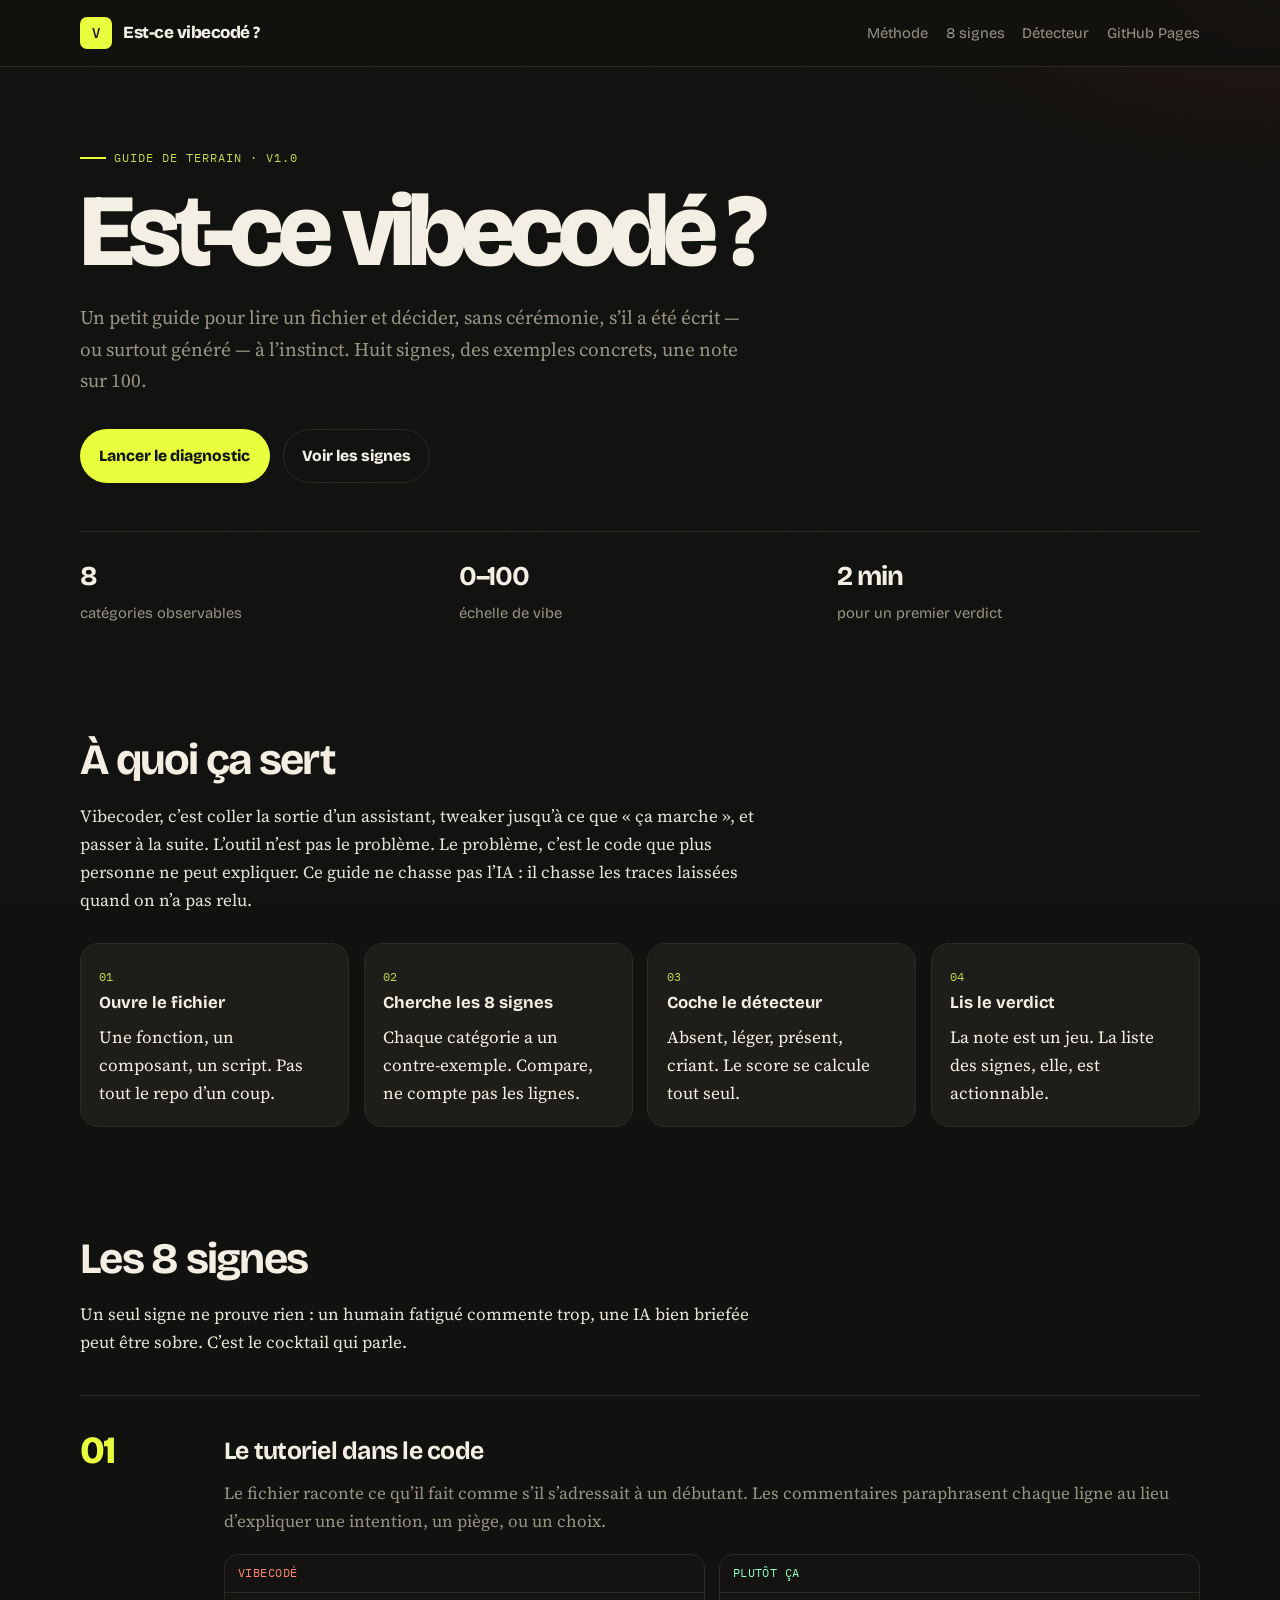
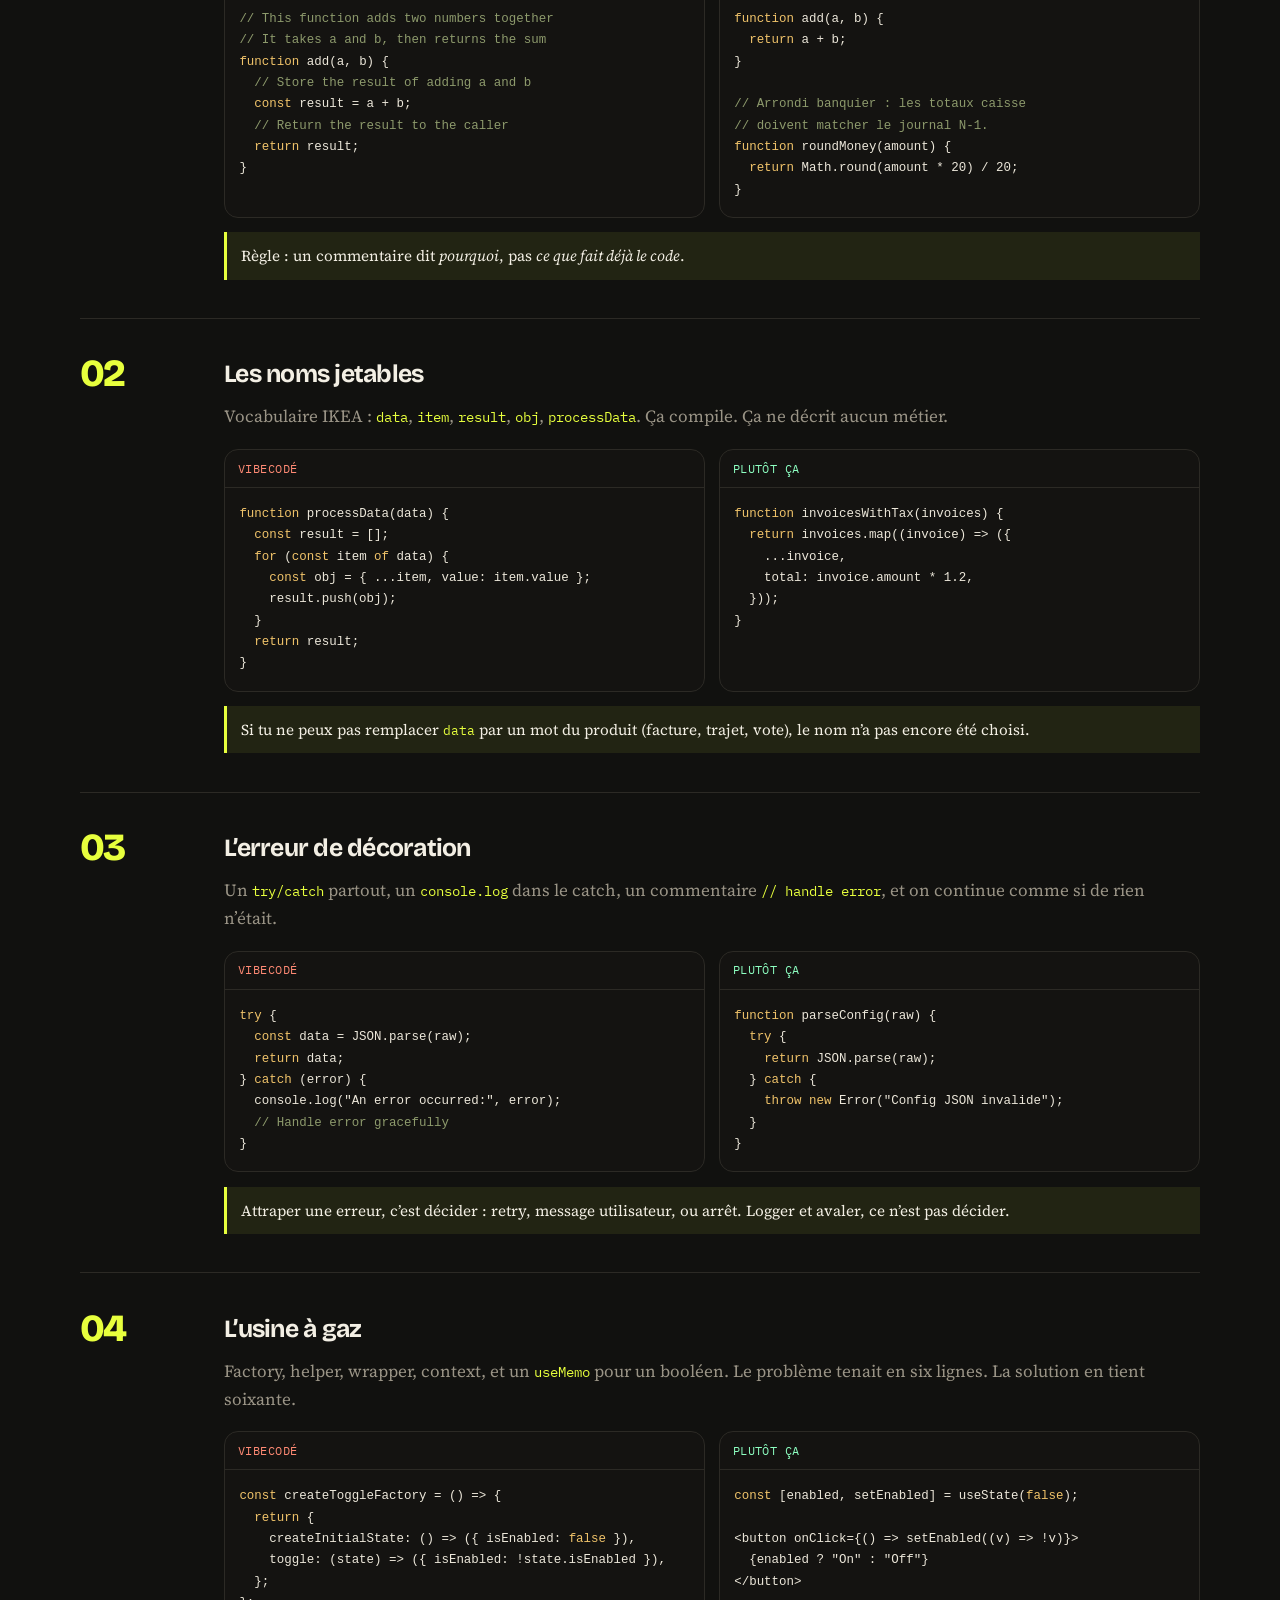
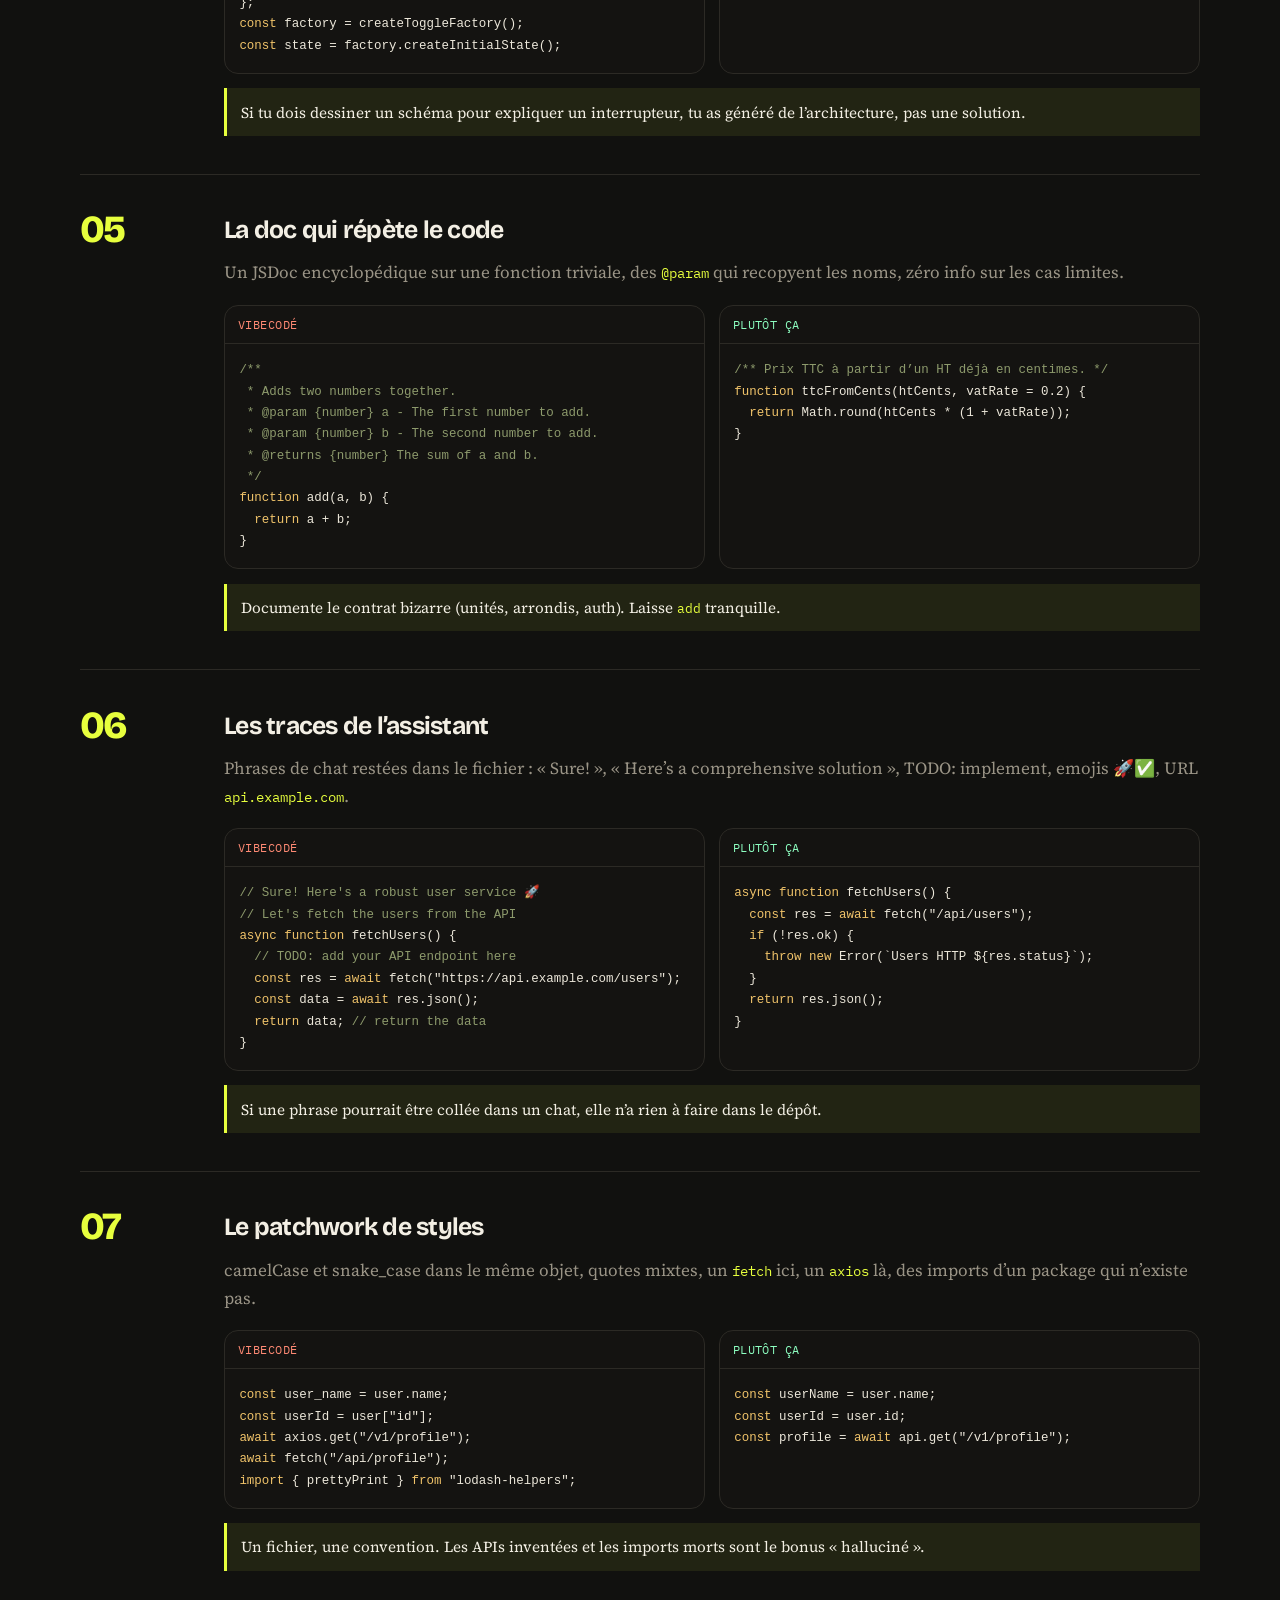
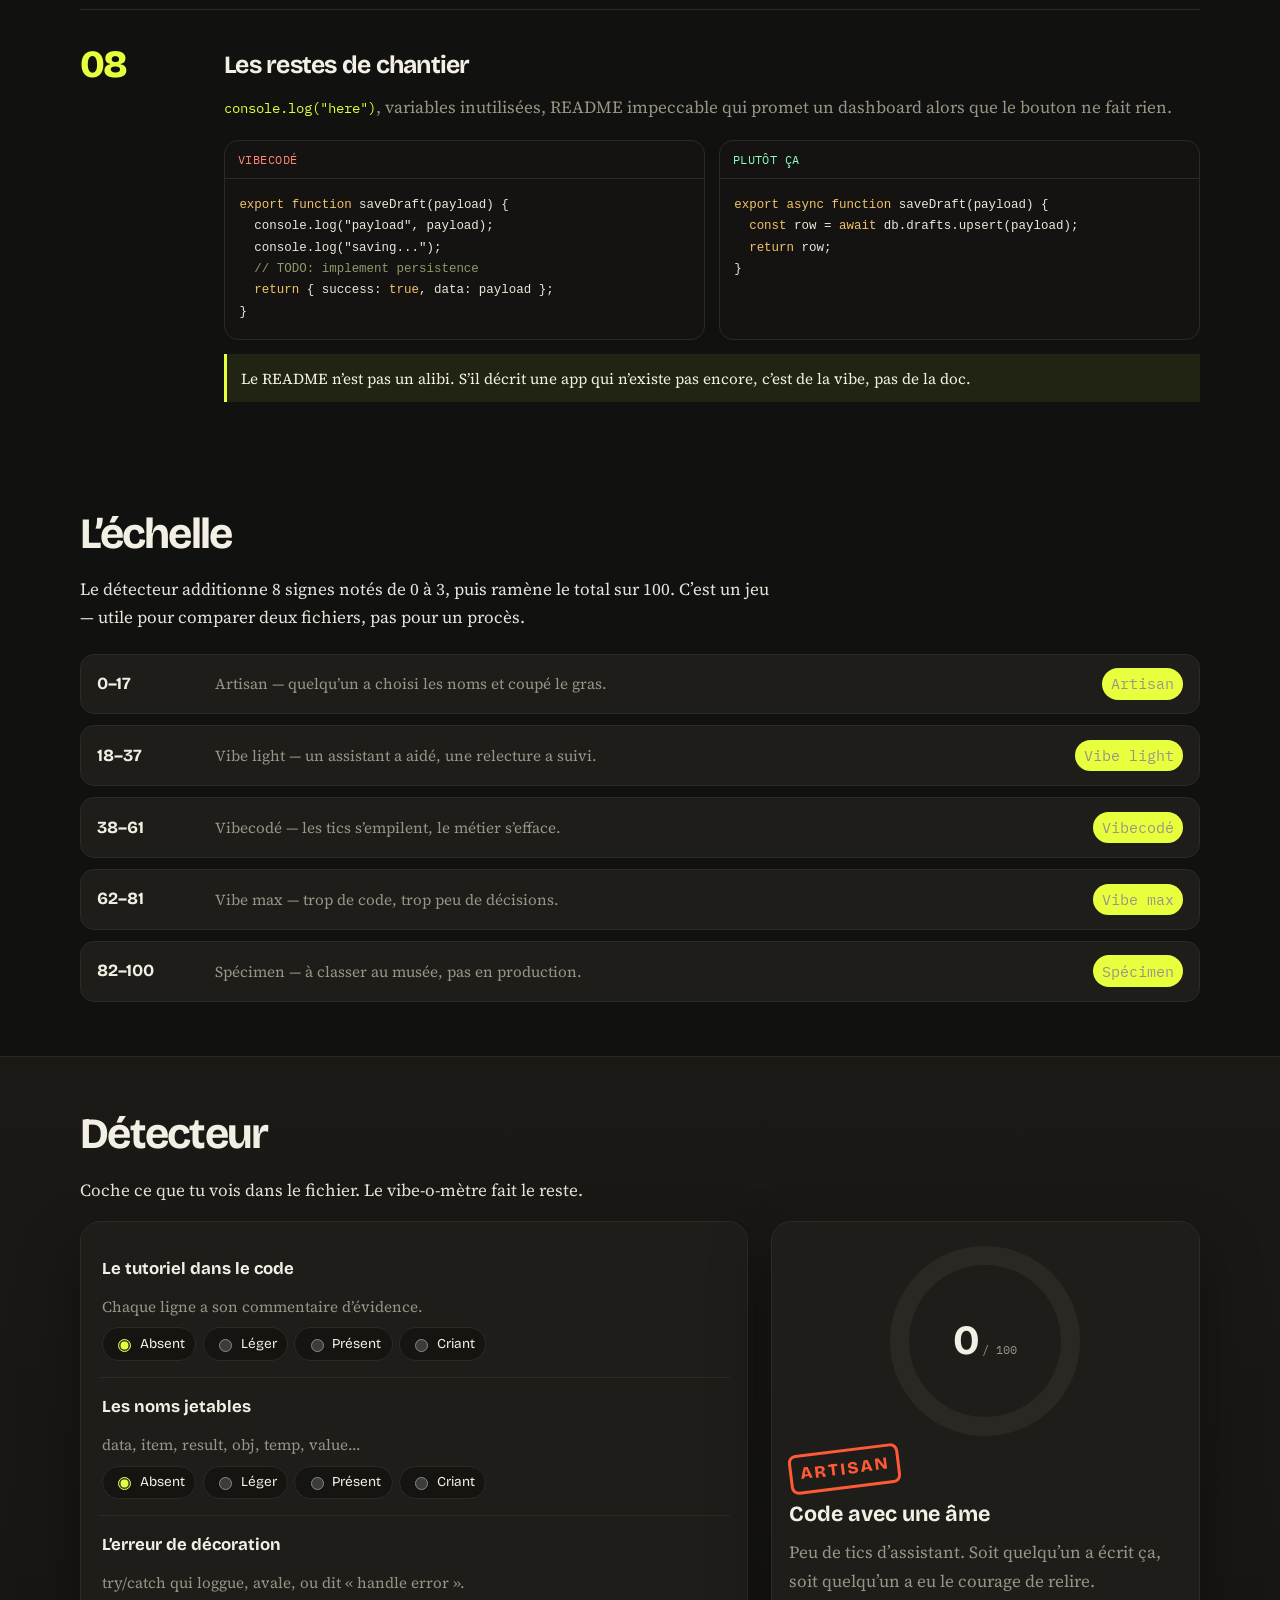
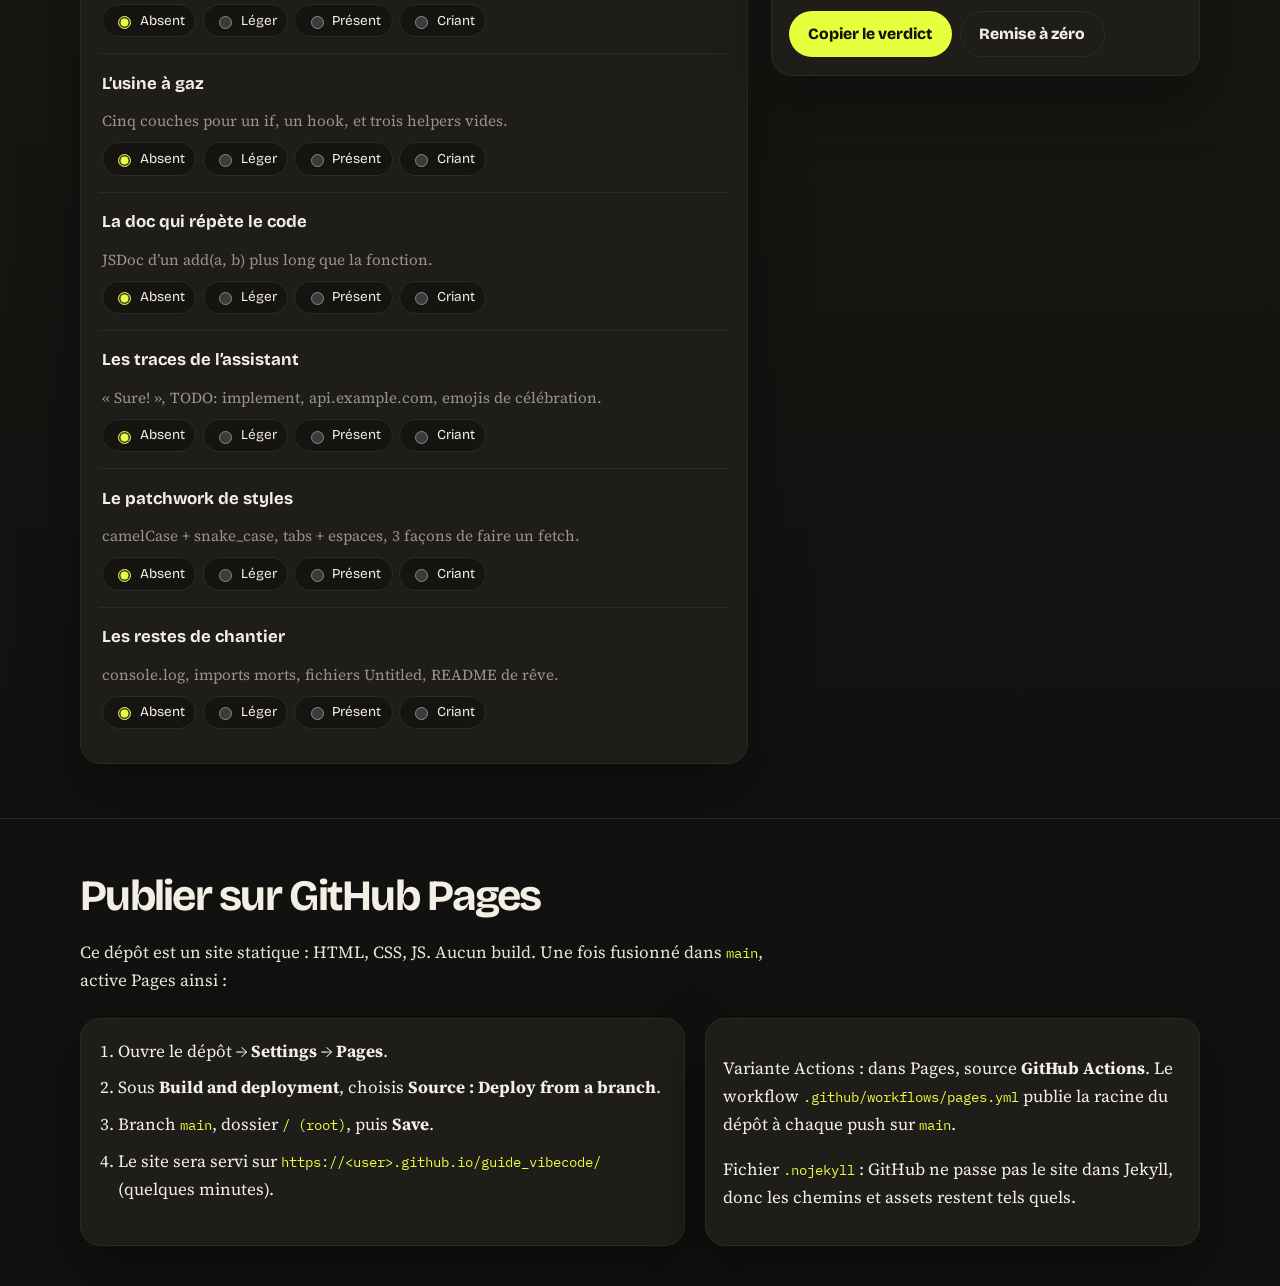
==== index.html @ 16930c8a "Add a static vibecode field guide for GitHub Pages Ship a French single-page guide with eight concre" ====
<!DOCTYPE html>
<html lang="fr">
  <head>
    <meta charset="utf-8" />
    <meta name="viewport" content="width=device-width, initial-scale=1" />
    <title>Est-ce vibecodé ? — Guide de terrain</title>
    <meta
      name="description"
      content="Petit guide pour reconnaître le code vibecodé : huit signes, des exemples concrets, et une note sur 100."
    />
    <meta name="theme-color" content="#11110f" />
    <meta property="og:title" content="Est-ce vibecodé ?" />
    <meta
      property="og:description"
      content="Un guide simple pour détecter le code écrit à l’instinct — souvent avec une IA — et lui coller une note."
    />
    <meta property="og:type" content="website" />
    <link rel="icon" href="./favicon.svg" type="image/svg+xml" />
    <link rel="preconnect" href="https://fonts.googleapis.com" />
    <link rel="preconnect" href="https://fonts.gstatic.com" crossorigin />
    <link
      href="https://fonts.googleapis.com/css2?family=Bricolage+Grotesque:opsz,wght@12..96,500;700;800&family=IBM+Plex+Mono:wght@400;500&family=Source+Serif+4:opsz,wght@8..60,400;600&display=swap"
      rel="stylesheet"
    />
    <link rel="stylesheet" href="./styles.css" />
  </head>
  <body>
    <a class="skip" href="#contenu">Aller au contenu</a>
    <header class="site-header">
      <div class="wrap">
        <a class="brand" href="#top">
          <span class="mark">V</span>
          Est-ce vibecodé ?
        </a>
        <nav class="nav" aria-label="Sections">
          <a href="#methode">Méthode</a>
          <a href="#signes">8 signes</a>
          <a href="#detecteur">Détecteur</a>
          <a href="#pages">GitHub Pages</a>
        </nav>
      </div>
    </header>

    <main id="contenu">
      <section class="hero" id="top">
        <div class="wrap">
          <p class="kicker">Guide de terrain · v1.0</p>
          <h1>Est-ce vibecodé&nbsp;?</h1>
          <p class="lede">
            Un petit guide pour lire un fichier et décider, sans cérémonie, s’il
            a été écrit — ou surtout généré — à l’instinct. Huit signes, des
            exemples concrets, une note sur 100.
          </p>
          <div class="hero-actions">
            <a class="btn" href="#detecteur">Lancer le diagnostic</a>
            <a class="btn btn--ghost" href="#signes">Voir les signes</a>
          </div>
          <div class="stats">
            <div class="stat"><b>8</b><span>catégories observables</span></div>
            <div class="stat"><b>0–100</b><span>échelle de vibe</span></div>
            <div class="stat"><b>2 min</b><span>pour un premier verdict</span></div>
          </div>
        </div>
      </section>

      <section class="section" id="methode">
        <div class="wrap">
          <h2>À quoi ça sert</h2>
          <p>
            Vibecoder, c’est coller la sortie d’un assistant, tweaker jusqu’à ce
            que « ça marche », et passer à la suite. L’outil n’est pas le
            problème. Le problème, c’est le code que plus personne ne peut
            expliquer. Ce guide ne chasse pas l’IA : il chasse les traces
            laissées quand on n’a pas relu.
          </p>
          <div class="steps">
            <article class="step">
              <span>01</span>
              <strong>Ouvre le fichier</strong>
              Une fonction, un composant, un script. Pas tout le repo d’un coup.
            </article>
            <article class="step">
              <span>02</span>
              <strong>Cherche les 8 signes</strong>
              Chaque catégorie a un contre-exemple. Compare, ne compte pas les
              lignes.
            </article>
            <article class="step">
              <span>03</span>
              <strong>Coche le détecteur</strong>
              Absent, léger, présent, criant. Le score se calcule tout seul.
            </article>
            <article class="step">
              <span>04</span>
              <strong>Lis le verdict</strong>
              La note est un jeu. La liste des signes, elle, est actionnable.
            </article>
          </div>
        </div>
      </section>

      <section class="section" id="signes">
        <div class="wrap">
          <h2>Les 8 signes</h2>
          <p>
            Un seul signe ne prouve rien : un humain fatigué commente trop, une
            IA bien briefée peut être sobre. C’est le cocktail qui parle.
          </p>

          <article class="sign" id="signe-1">
            <div class="sign-index">01</div>
            <div>
              <h3>Le tutoriel dans le code</h3>
              <p class="why">
                Le fichier raconte ce qu’il fait comme s’il s’adressait à un
                débutant. Les commentaires paraphrasent chaque ligne au lieu
                d’expliquer une intention, un piège, ou un choix.
              </p>
              <div class="compare">
                <div class="panel panel--bad">
                  <header>Vibecodé</header>
                  <pre><code><span class="c">// This function adds two numbers together</span>
<span class="c">// It takes a and b, then returns the sum</span>
<span class="kw">function</span> add(a, b) {
  <span class="c">// Store the result of adding a and b</span>
  <span class="kw">const</span> result = a + b;
  <span class="c">// Return the result to the caller</span>
  <span class="kw">return</span> result;
}</code></pre>
                </div>
                <div class="panel panel--ok">
                  <header>Plutôt ça</header>
                  <pre><code><span class="kw">function</span> add(a, b) {
  <span class="kw">return</span> a + b;
}

<span class="c">// Arrondi banquier : les totaux caisse</span>
<span class="c">// doivent matcher le journal N-1.</span>
<span class="kw">function</span> roundMoney(amount) {
  <span class="kw">return</span> Math.round(amount * 20) / 20;
}</code></pre>
                </div>
              </div>
              <p class="tip">
                Règle : un commentaire dit <em>pourquoi</em>, pas <em>ce que fait
                déjà le code</em>.
              </p>
            </div>
          </article>

          <article class="sign" id="signe-2">
            <div class="sign-index">02</div>
            <div>
              <h3>Les noms jetables</h3>
              <p class="why">
                Vocabulaire IKEA : <span class="code-inline">data</span>,
                <span class="code-inline">item</span>,
                <span class="code-inline">result</span>,
                <span class="code-inline">obj</span>,
                <span class="code-inline">processData</span>. Ça compile. Ça ne
                décrit aucun métier.
              </p>
              <div class="compare">
                <div class="panel panel--bad">
                  <header>Vibecodé</header>
                  <pre><code><span class="kw">function</span> processData(data) {
  <span class="kw">const</span> result = [];
  <span class="kw">for</span> (<span class="kw">const</span> item <span class="kw">of</span> data) {
    <span class="kw">const</span> obj = { ...item, value: item.value };
    result.push(obj);
  }
  <span class="kw">return</span> result;
}</code></pre>
                </div>
                <div class="panel panel--ok">
                  <header>Plutôt ça</header>
                  <pre><code><span class="kw">function</span> invoicesWithTax(invoices) {
  <span class="kw">return</span> invoices.map((invoice) => ({
    ...invoice,
    total: invoice.amount * 1.2,
  }));
}</code></pre>
                </div>
              </div>
              <p class="tip">
                Si tu ne peux pas remplacer <span class="code-inline">data</span>
                par un mot du produit (facture, trajet, vote), le nom n’a pas
                encore été choisi.
              </p>
            </div>
          </article>

          <article class="sign" id="signe-3">
            <div class="sign-index">03</div>
            <div>
              <h3>L’erreur de décoration</h3>
              <p class="why">
                Un <span class="code-inline">try/catch</span> partout, un
                <span class="code-inline">console.log</span> dans le catch, un
                commentaire <span class="code-inline">// handle error</span>, et
                on continue comme si de rien n’était.
              </p>
              <div class="compare">
                <div class="panel panel--bad">
                  <header>Vibecodé</header>
                  <pre><code><span class="kw">try</span> {
  <span class="kw">const</span> data = JSON.parse(raw);
  <span class="kw">return</span> data;
} <span class="kw">catch</span> (error) {
  console.log("An error occurred:", error);
  <span class="c">// Handle error gracefully</span>
}</code></pre>
                </div>
                <div class="panel panel--ok">
                  <header>Plutôt ça</header>
                  <pre><code><span class="kw">function</span> parseConfig(raw) {
  <span class="kw">try</span> {
    <span class="kw">return</span> JSON.parse(raw);
  } <span class="kw">catch</span> {
    <span class="kw">throw new</span> Error("Config JSON invalide");
  }
}</code></pre>
                </div>
              </div>
              <p class="tip">
                Attraper une erreur, c’est décider : retry, message utilisateur,
                ou arrêt. Logger et avaler, ce n’est pas décider.
              </p>
            </div>
          </article>

          <article class="sign" id="signe-4">
            <div class="sign-index">04</div>
            <div>
              <h3>L’usine à gaz</h3>
              <p class="why">
                Factory, helper, wrapper, context, et un
                <span class="code-inline">useMemo</span> pour un booléen. Le
                problème tenait en six lignes. La solution en tient soixante.
              </p>
              <div class="compare">
                <div class="panel panel--bad">
                  <header>Vibecodé</header>
                  <pre><code><span class="kw">const</span> createToggleFactory = () => {
  <span class="kw">return</span> {
    createInitialState: () => ({ isEnabled: <span class="kw">false</span> }),
    toggle: (state) => ({ isEnabled: !state.isEnabled }),
  };
};
<span class="kw">const</span> factory = createToggleFactory();
<span class="kw">const</span> state = factory.createInitialState();</code></pre>
                </div>
                <div class="panel panel--ok">
                  <header>Plutôt ça</header>
                  <pre><code><span class="kw">const</span> [enabled, setEnabled] = useState(<span class="kw">false</span>);

&lt;button onClick={() => setEnabled((v) => !v)}&gt;
  {enabled ? "On" : "Off"}
&lt;/button&gt;</code></pre>
                </div>
              </div>
              <p class="tip">
                Si tu dois dessiner un schéma pour expliquer un interrupteur, tu
                as généré de l’architecture, pas une solution.
              </p>
            </div>
          </article>

          <article class="sign" id="signe-5">
            <div class="sign-index">05</div>
            <div>
              <h3>La doc qui répète le code</h3>
              <p class="why">
                Un JSDoc encyclopédique sur une fonction triviale, des
                <span class="code-inline">@param</span> qui recopyent les noms,
                zéro info sur les cas limites.
              </p>
              <div class="compare">
                <div class="panel panel--bad">
                  <header>Vibecodé</header>
                  <pre><code><span class="c">/**
 * Adds two numbers together.
 * @param {number} a - The first number to add.
 * @param {number} b - The second number to add.
 * @returns {number} The sum of a and b.
 */</span>
<span class="kw">function</span> add(a, b) {
  <span class="kw">return</span> a + b;
}</code></pre>
                </div>
                <div class="panel panel--ok">
                  <header>Plutôt ça</header>
                  <pre><code><span class="c">/** Prix TTC à partir d’un HT déjà en centimes. */</span>
<span class="kw">function</span> ttcFromCents(htCents, vatRate = 0.2) {
  <span class="kw">return</span> Math.round(htCents * (1 + vatRate));
}</code></pre>
                </div>
              </div>
              <p class="tip">
                Documente le contrat bizarre (unités, arrondis, auth). Laisse
                <span class="code-inline">add</span> tranquille.
              </p>
            </div>
          </article>

          <article class="sign" id="signe-6">
            <div class="sign-index">06</div>
            <div>
              <h3>Les traces de l’assistant</h3>
              <p class="why">
                Phrases de chat restées dans le fichier : « Sure! », « Here’s a
                comprehensive solution », TODO: implement, emojis 🚀✅, URL
                <span class="code-inline">api.example.com</span>.
              </p>
              <div class="compare">
                <div class="panel panel--bad">
                  <header>Vibecodé</header>
                  <pre><code><span class="c">// Sure! Here's a robust user service 🚀</span>
<span class="c">// Let's fetch the users from the API</span>
<span class="kw">async function</span> fetchUsers() {
  <span class="c">// TODO: add your API endpoint here</span>
  <span class="kw">const</span> res = <span class="kw">await</span> fetch("https://api.example.com/users");
  <span class="kw">const</span> data = <span class="kw">await</span> res.json();
  <span class="kw">return</span> data; <span class="c">// return the data</span>
}</code></pre>
                </div>
                <div class="panel panel--ok">
                  <header>Plutôt ça</header>
                  <pre><code><span class="kw">async function</span> fetchUsers() {
  <span class="kw">const</span> res = <span class="kw">await</span> fetch("/api/users");
  <span class="kw">if</span> (!res.ok) {
    <span class="kw">throw new</span> Error(`Users HTTP ${res.status}`);
  }
  <span class="kw">return</span> res.json();
}</code></pre>
                </div>
              </div>
              <p class="tip">
                Si une phrase pourrait être collée dans un chat, elle n’a rien à
                faire dans le dépôt.
              </p>
            </div>
          </article>

          <article class="sign" id="signe-7">
            <div class="sign-index">07</div>
            <div>
              <h3>Le patchwork de styles</h3>
              <p class="why">
                camelCase et snake_case dans le même objet, quotes mixtes, un
                <span class="code-inline">fetch</span> ici, un
                <span class="code-inline">axios</span> là, des imports d’un
                package qui n’existe pas.
              </p>
              <div class="compare">
                <div class="panel panel--bad">
                  <header>Vibecodé</header>
                  <pre><code><span class="kw">const</span> user_name = user.name;
<span class="kw">const</span> userId = user["id"];
<span class="kw">await</span> axios.get("/v1/profile");
<span class="kw">await</span> fetch("/api/profile");
<span class="kw">import</span> { prettyPrint } <span class="kw">from</span> "lodash-helpers";</code></pre>
                </div>
                <div class="panel panel--ok">
                  <header>Plutôt ça</header>
                  <pre><code><span class="kw">const</span> userName = user.name;
<span class="kw">const</span> userId = user.id;
<span class="kw">const</span> profile = <span class="kw">await</span> api.get("/v1/profile");</code></pre>
                </div>
              </div>
              <p class="tip">
                Un fichier, une convention. Les APIs inventées et les imports
                morts sont le bonus « halluciné ».
              </p>
            </div>
          </article>

          <article class="sign" id="signe-8">
            <div class="sign-index">08</div>
            <div>
              <h3>Les restes de chantier</h3>
              <p class="why">
                <span class="code-inline">console.log("here")</span>, variables
                inutilisées, README impeccable qui promet un dashboard alors que
                le bouton ne fait rien.
              </p>
              <div class="compare">
                <div class="panel panel--bad">
                  <header>Vibecodé</header>
                  <pre><code><span class="kw">export function</span> saveDraft(payload) {
  console.log("payload", payload);
  console.log("saving...");
  <span class="c">// TODO: implement persistence</span>
  <span class="kw">return</span> { success: <span class="kw">true</span>, data: payload };
}</code></pre>
                </div>
                <div class="panel panel--ok">
                  <header>Plutôt ça</header>
                  <pre><code><span class="kw">export async function</span> saveDraft(payload) {
  <span class="kw">const</span> row = <span class="kw">await</span> db.drafts.upsert(payload);
  <span class="kw">return</span> row;
}</code></pre>
                </div>
              </div>
              <p class="tip">
                Le README n’est pas un alibi. S’il décrit une app qui n’existe
                pas encore, c’est de la vibe, pas de la doc.
              </p>
            </div>
          </article>
        </div>
      </section>

      <section class="section" id="echelle">
        <div class="wrap">
          <h2>L’échelle</h2>
          <p>
            Le détecteur additionne 8 signes notés de 0 à 3, puis ramène le
            total sur 100. C’est un jeu — utile pour comparer deux fichiers, pas
            pour un procès.
          </p>
          <div class="scale">
            <div class="scale-row">
              <b>0–17</b>
              <span>Artisan — quelqu’un a choisi les noms et coupé le gras.</span>
              <span class="pill">Artisan</span>
            </div>
            <div class="scale-row">
              <b>18–37</b>
              <span>Vibe light — un assistant a aidé, une relecture a suivi.</span>
              <span class="pill">Vibe light</span>
            </div>
            <div class="scale-row">
              <b>38–61</b>
              <span>Vibecodé — les tics s’empilent, le métier s’efface.</span>
              <span class="pill">Vibecodé</span>
            </div>
            <div class="scale-row">
              <b>62–81</b>
              <span>Vibe max — trop de code, trop peu de décisions.</span>
              <span class="pill">Vibe max</span>
            </div>
            <div class="scale-row">
              <b>82–100</b>
              <span>Spécimen — à classer au musée, pas en production.</span>
              <span class="pill">Spécimen</span>
            </div>
          </div>
        </div>
      </section>

      <section class="section detector" id="detecteur">
        <div class="wrap">
          <h2>Détecteur</h2>
          <p>
            Coche ce que tu vois dans le fichier. Le vibe-o-mètre fait le reste.
          </p>
          <div class="detector-grid">
            <div class="card" id="checks"></div>
            <aside class="card meter-card">
              <div class="meter-ring" style="--score: 0">
                <div class="meter-inner">
                  <div>
                    <strong id="score-value">0</strong>
                    <span>/ 100</span>
                  </div>
                </div>
              </div>
              <div class="verdict">
                <div class="stamp" id="stamp">Artisan</div>
                <h3 id="verdict-title">Code avec une âme</h3>
                <p id="verdict-text">
                  Coche les signes pour obtenir un verdict.
                </p>
              </div>
              <div class="actions">
                <button class="btn" id="copy" type="button">Copier le verdict</button>
                <button class="btn btn--ghost" id="reset" type="button">Remise à zéro</button>
              </div>
            </aside>
          </div>
        </div>
      </section>

      <section class="section" id="pages">
        <div class="wrap">
          <h2>Publier sur GitHub Pages</h2>
          <p>
            Ce dépôt est un site statique : HTML, CSS, JS. Aucun build. Une fois
            fusionné dans <span class="code-inline">main</span>, active Pages
            ainsi :
          </p>
          <div class="pages">
            <div class="card">
              <ol>
                <li>
                  Ouvre le dépôt → <strong>Settings</strong> →
                  <strong>Pages</strong>.
                </li>
                <li>
                  Sous <strong>Build and deployment</strong>, choisis
                  <strong>Source : Deploy from a branch</strong>.
                </li>
                <li>
                  Branch <span class="code-inline">main</span>, dossier
                  <span class="code-inline">/ (root)</span>, puis
                  <strong>Save</strong>.
                </li>
                <li>
                  Le site sera servi sur
                  <span class="code-inline">https://&lt;user&gt;.github.io/guide_vibecode/</span>
                  (quelques minutes).
                </li>
              </ol>
            </div>
            <div class="card">
              <p>
                Variante Actions : dans Pages, source
                <strong>GitHub Actions</strong>. Le workflow
                <span class="code-inline">.github/workflows/pages.yml</span>
                publie la racine du dépôt à chaque push sur
                <span class="code-inline">main</span>.
              </p>
              <p>
                Fichier <span class="code-inline">.nojekyll</span> : GitHub ne
                passe pas le site dans Jekyll, donc les chemins et assets restent
                tels quels.
              </p>
            </div>
          </div>
        </div>
      </section>
    </main>

    <footer class="site-footer">
      <div class="wrap">
        <span>Guide vibecode · lecture de traces, pas de morale.</span>
        <span>MIT · ElectroLynx</span>
      </div>
    </footer>
    <script src="./app.js"></script>
  </body>
</html>
---- styles.css ----
:root {
  --bg: #11110f;
  --bg-2: #181714;
  --paper: #1f1d19;
  --ink: #f3efe4;
  --muted: #9a9486;
  --faint: #5c574e;
  --line: #2c2a25;
  --vibe: #e7ff3d;
  --vibe-dim: #c6d94a;
  --alert: #ff5a36;
  --ok: #8dffc1;
  --bad: #ff8a74;
  --stamp: #ff5a36;
  --shadow: 0 24px 60px rgba(0, 0, 0, 0.35);
  --mono: "IBM Plex Mono", ui-monospace, SFMono-Regular, Menlo, monospace;
  --sans: "Bricolage Grotesque", "Segoe UI", sans-serif;
  --serif: "Source Serif 4", Georgia, serif;
  --radius: 18px;
  --max: 1120px;
}

*,
*::before,
*::after {
  box-sizing: border-box;
}

html {
  scroll-behavior: smooth;
  color-scheme: dark;
}

body {
  margin: 0;
  color: var(--ink);
  background:
    radial-gradient(1200px 500px at 10% -10%, rgba(231, 255, 61, 0.08), transparent 50%),
    radial-gradient(900px 400px at 100% 0%, rgba(255, 90, 54, 0.08), transparent 45%),
    var(--bg);
  font-family: var(--serif);
  font-size: 1.0625rem;
  line-height: 1.65;
}

body::before {
  content: "";
  position: fixed;
  inset: 0;
  pointer-events: none;
  opacity: 0.04;
  background-image: url("data:image/svg+xml,%3Csvg xmlns='http://www.w3.org/2000/svg' width='140' height='140'%3E%3Cfilter id='n'%3E%3CfeTurbulence type='fractalNoise' baseFrequency='.8' numOctaves='4' stitchTiles='stitch'/%3E%3C/filter%3E%3Crect width='140' height='140' filter='url(%23n)' opacity='.55'/%3E%3C/svg%3E");
  z-index: 0;
}

img {
  max-width: 100%;
}

a {
  color: var(--vibe);
  text-underline-offset: 0.18em;
}

a:hover {
  color: var(--ink);
}

:focus-visible {
  outline: 2px solid var(--vibe);
  outline-offset: 3px;
}

.skip {
  position: absolute;
  left: 1rem;
  top: -4rem;
  background: var(--vibe);
  color: #111;
  padding: 0.6rem 0.9rem;
  font-family: var(--sans);
  font-weight: 700;
  z-index: 20;
}

.skip:focus {
  top: 1rem;
}

.wrap {
  width: min(var(--max), calc(100% - 2rem));
  margin-inline: auto;
}

.site-header {
  position: sticky;
  top: 0;
  z-index: 10;
  backdrop-filter: blur(16px);
  background: color-mix(in srgb, var(--bg) 78%, transparent);
  border-bottom: 1px solid var(--line);
}

.site-header .wrap {
  display: flex;
  align-items: center;
  justify-content: space-between;
  gap: 1rem;
  min-height: 4.1rem;
}

.brand {
  display: flex;
  align-items: center;
  gap: 0.7rem;
  color: var(--ink);
  text-decoration: none;
  font-family: var(--sans);
  font-weight: 800;
  letter-spacing: -0.03em;
}

.mark {
  display: grid;
  place-items: center;
  width: 2rem;
  height: 2rem;
  border-radius: 7px;
  background: var(--vibe);
  color: #111;
  font-family: var(--mono);
  font-size: 0.85rem;
  font-weight: 500;
}

.nav {
  display: flex;
  gap: 1.1rem;
  font-family: var(--sans);
  font-size: 0.92rem;
}

.nav a {
  color: var(--muted);
  text-decoration: none;
}

.nav a:hover {
  color: var(--ink);
}

.hero {
  position: relative;
  padding: 4.5rem 0 3.5rem;
}

.kicker {
  display: inline-flex;
  align-items: center;
  gap: 0.55rem;
  margin: 0 0 1.1rem;
  color: var(--vibe-dim);
  font-family: var(--mono);
  font-size: 0.78rem;
  letter-spacing: 0.08em;
  text-transform: uppercase;
}

.kicker::before {
  content: "";
  width: 1.6rem;
  height: 2px;
  background: var(--vibe);
}

.hero h1 {
  margin: 0;
  max-width: 14ch;
  font-family: var(--sans);
  font-size: clamp(3rem, 8vw, 6.4rem);
  font-weight: 800;
  letter-spacing: -0.06em;
  line-height: 0.92;
}

.lede {
  max-width: 42rem;
  margin: 1.4rem 0 0;
  color: var(--muted);
  font-size: 1.2rem;
}

.hero-actions {
  display: flex;
  flex-wrap: wrap;
  gap: 0.8rem;
  margin-top: 2rem;
}

.btn {
  display: inline-flex;
  align-items: center;
  justify-content: center;
  gap: 0.45rem;
  border: 1px solid transparent;
  border-radius: 999px;
  padding: 0.8rem 1.15rem;
  background: var(--vibe);
  color: #14140f;
  font-family: var(--sans);
  font-size: 0.98rem;
  font-weight: 800;
  text-decoration: none;
  cursor: pointer;
  appearance: none;
}

.btn:hover {
  color: #14140f;
  filter: brightness(1.05);
}

.btn--ghost {
  background: transparent;
  border-color: var(--line);
  color: var(--ink);
}

.btn--ghost:hover {
  color: var(--ink);
  border-color: var(--muted);
}

.stats {
  display: grid;
  grid-template-columns: repeat(3, minmax(0, 1fr));
  gap: 1rem;
  margin-top: 3rem;
  padding-top: 1.4rem;
  border-top: 1px solid var(--line);
}

.stat {
  font-family: var(--sans);
}

.stat b {
  display: block;
  font-size: 1.7rem;
  letter-spacing: -0.04em;
}

.stat span {
  color: var(--muted);
  font-size: 0.92rem;
}

.section {
  padding: 3.4rem 0;
}

.section h2 {
  margin: 0 0 0.7rem;
  font-family: var(--sans);
  font-size: clamp(1.8rem, 4vw, 2.7rem);
  letter-spacing: -0.04em;
  line-height: 1.1;
}

.section > .wrap > p,
.prose {
  max-width: 44rem;
  color: color-mix(in srgb, var(--ink) 88%, var(--muted));
}

.steps {
  display: grid;
  grid-template-columns: repeat(4, minmax(0, 1fr));
  gap: 0.9rem;
  margin-top: 1.8rem;
}

.step {
  background: var(--paper);
  border: 1px solid var(--line);
  border-radius: var(--radius);
  padding: 1.1rem 1.15rem 1.2rem;
}

.step strong {
  display: block;
  margin-bottom: 0.35rem;
  font-family: var(--sans);
  font-size: 1.05rem;
}

.step span {
  color: var(--vibe-dim);
  font-family: var(--mono);
  font-size: 0.75rem;
}

.sign {
  display: grid;
  grid-template-columns: 7.5rem 1fr;
  gap: 1.5rem;
  margin-top: 2.4rem;
  padding-top: 2.2rem;
  border-top: 1px solid var(--line);
}

.sign-index {
  font-family: var(--sans);
  font-size: 2.4rem;
  font-weight: 800;
  letter-spacing: -0.06em;
  color: var(--vibe);
  line-height: 1;
}

.sign h3 {
  margin: 0 0 0.45rem;
  font-family: var(--sans);
  font-size: 1.55rem;
  letter-spacing: -0.03em;
}

.sign .why {
  margin: 0 0 1.15rem;
  color: var(--muted);
}

.compare {
  display: grid;
  grid-template-columns: 1fr 1fr;
  gap: 0.85rem;
}

.panel {
  overflow: hidden;
  border: 1px solid var(--line);
  border-radius: 14px;
  background: #141311;
}

.panel header {
  display: flex;
  align-items: center;
  justify-content: space-between;
  padding: 0.55rem 0.8rem;
  border-bottom: 1px solid var(--line);
  font-family: var(--mono);
  font-size: 0.74rem;
  letter-spacing: 0.04em;
  text-transform: uppercase;
}

.panel--bad header {
  color: var(--bad);
}

.panel--ok header {
  color: var(--ok);
}

pre {
  margin: 0;
  padding: 0.95rem 0.9rem 1.05rem;
  overflow: auto;
  color: #ece7da;
  font-family: var(--mono);
  font-size: 0.78rem;
  line-height: 1.55;
}

::selection {
  background: var(--vibe);
  color: #111;
}

.c {
  color: #8d9a6c;
}

.kw {
  color: #f0c36a;
}

.tip {
  margin: 0.9rem 0 0;
  padding: 0.7rem 0.85rem;
  border-left: 3px solid var(--vibe);
  background: color-mix(in srgb, var(--vibe) 8%, transparent);
  color: var(--ink);
  font-size: 0.95rem;
}

.scale {
  display: grid;
  gap: 0.7rem;
  margin-top: 1.4rem;
}

.scale-row {
  display: grid;
  grid-template-columns: 6.5rem 1fr auto;
  gap: 0.9rem;
  align-items: center;
  padding: 0.85rem 1rem;
  border: 1px solid var(--line);
  border-radius: 14px;
  background: var(--paper);
}

.scale-row b {
  font-family: var(--sans);
}

.scale-row span {
  color: var(--muted);
  font-size: 0.95rem;
}

.pill {
  font-family: var(--mono);
  font-size: 0.75rem;
  color: #111;
  background: var(--vibe);
  border-radius: 999px;
  padding: 0.2rem 0.55rem;
}

.detector {
  background: linear-gradient(180deg, color-mix(in srgb, var(--paper) 70%, transparent), transparent);
  border-top: 1px solid var(--line);
  border-bottom: 1px solid var(--line);
}

.detector-grid {
  display: grid;
  grid-template-columns: 1.4fr 0.9fr;
  gap: 1.4rem;
  align-items: start;
}

.card {
  background: var(--paper);
  border: 1px solid var(--line);
  border-radius: 20px;
  padding: 1.1rem;
  box-shadow: var(--shadow);
}

.check {
  display: grid;
  gap: 0.55rem;
  padding: 0.95rem 0.2rem 1rem;
  border-bottom: 1px solid var(--line);
}

.check:last-child {
  border-bottom: 0;
}

.check p {
  margin: 0.15rem 0 0;
  color: var(--muted);
  font-size: 0.95rem;
}

.check h4 {
  margin: 0;
  font-family: var(--sans);
  font-size: 1.05rem;
}

.levels {
  display: flex;
  flex-wrap: wrap;
  gap: 0.4rem;
}

.levels label {
  display: inline-flex;
  align-items: center;
  gap: 0.35rem;
  border: 1px solid var(--line);
  border-radius: 999px;
  padding: 0.28rem 0.65rem;
  background: #151411;
  font-family: var(--sans);
  font-size: 0.85rem;
  cursor: pointer;
}

.levels input {
  accent-color: var(--vibe);
}

.meter-card {
  position: sticky;
  top: 5.2rem;
}

.meter-ring {
  display: grid;
  place-items: center;
  margin: 0.4rem auto 0.8rem;
  width: 190px;
  height: 190px;
  border-radius: 50%;
  background:
    conic-gradient(var(--vibe) calc(var(--score) * 1%), #2a2823 0);
}

.meter-inner {
  display: grid;
  place-items: center;
  width: 152px;
  height: 152px;
  border-radius: 50%;
  background: var(--paper);
  text-align: center;
}

.meter-inner strong {
  font-family: var(--sans);
  font-size: 2.6rem;
  letter-spacing: -0.05em;
  line-height: 1;
}

.meter-inner span {
  color: var(--muted);
  font-family: var(--mono);
  font-size: 0.75rem;
}

.verdict {
  margin: 0.4rem 0 1rem;
}

.verdict h3 {
  margin: 0 0 0.35rem;
  font-family: var(--sans);
  font-size: 1.35rem;
}

.verdict p {
  margin: 0;
  color: var(--muted);
}

.stamp {
  display: inline-block;
  margin-bottom: 0.55rem;
  border: 3px solid var(--stamp);
  color: var(--stamp);
  border-radius: 8px;
  padding: 0.18rem 0.5rem;
  font-family: var(--sans);
  font-weight: 800;
  letter-spacing: 0.12em;
  text-transform: uppercase;
  transform: rotate(-7deg);
}

.actions {
  display: flex;
  flex-wrap: wrap;
  gap: 0.5rem;
}

.pages {
  display: grid;
  grid-template-columns: 1.1fr 0.9fr;
  gap: 1.2rem;
  margin-top: 1.5rem;
}

.pages ol {
  margin: 0;
  padding-left: 1.2rem;
}

.pages li + li {
  margin-top: 0.55rem;
}

.code-inline {
  font-family: var(--mono);
  font-size: 0.85em;
  color: var(--vibe);
}

.site-footer {
  padding: 2.2rem 0 2.8rem;
  color: var(--muted);
  font-size: 0.95rem;
}

.site-footer .wrap {
  display: flex;
  justify-content: space-between;
  gap: 1rem;
  flex-wrap: wrap;
}

@media (max-width: 900px) {
  .steps,
  .compare,
  .detector-grid,
  .pages,
  .sign,
  .stats,
  .scale-row {
    grid-template-columns: 1fr;
  }

  .nav {
    display: none;
  }

  .meter-card {
    position: static;
  }
}

@media (prefers-reduced-motion: reduce) {
  html {
    scroll-behavior: auto;
  }

  * {
    animation: none !important;
    transition: none !important;
  }
}
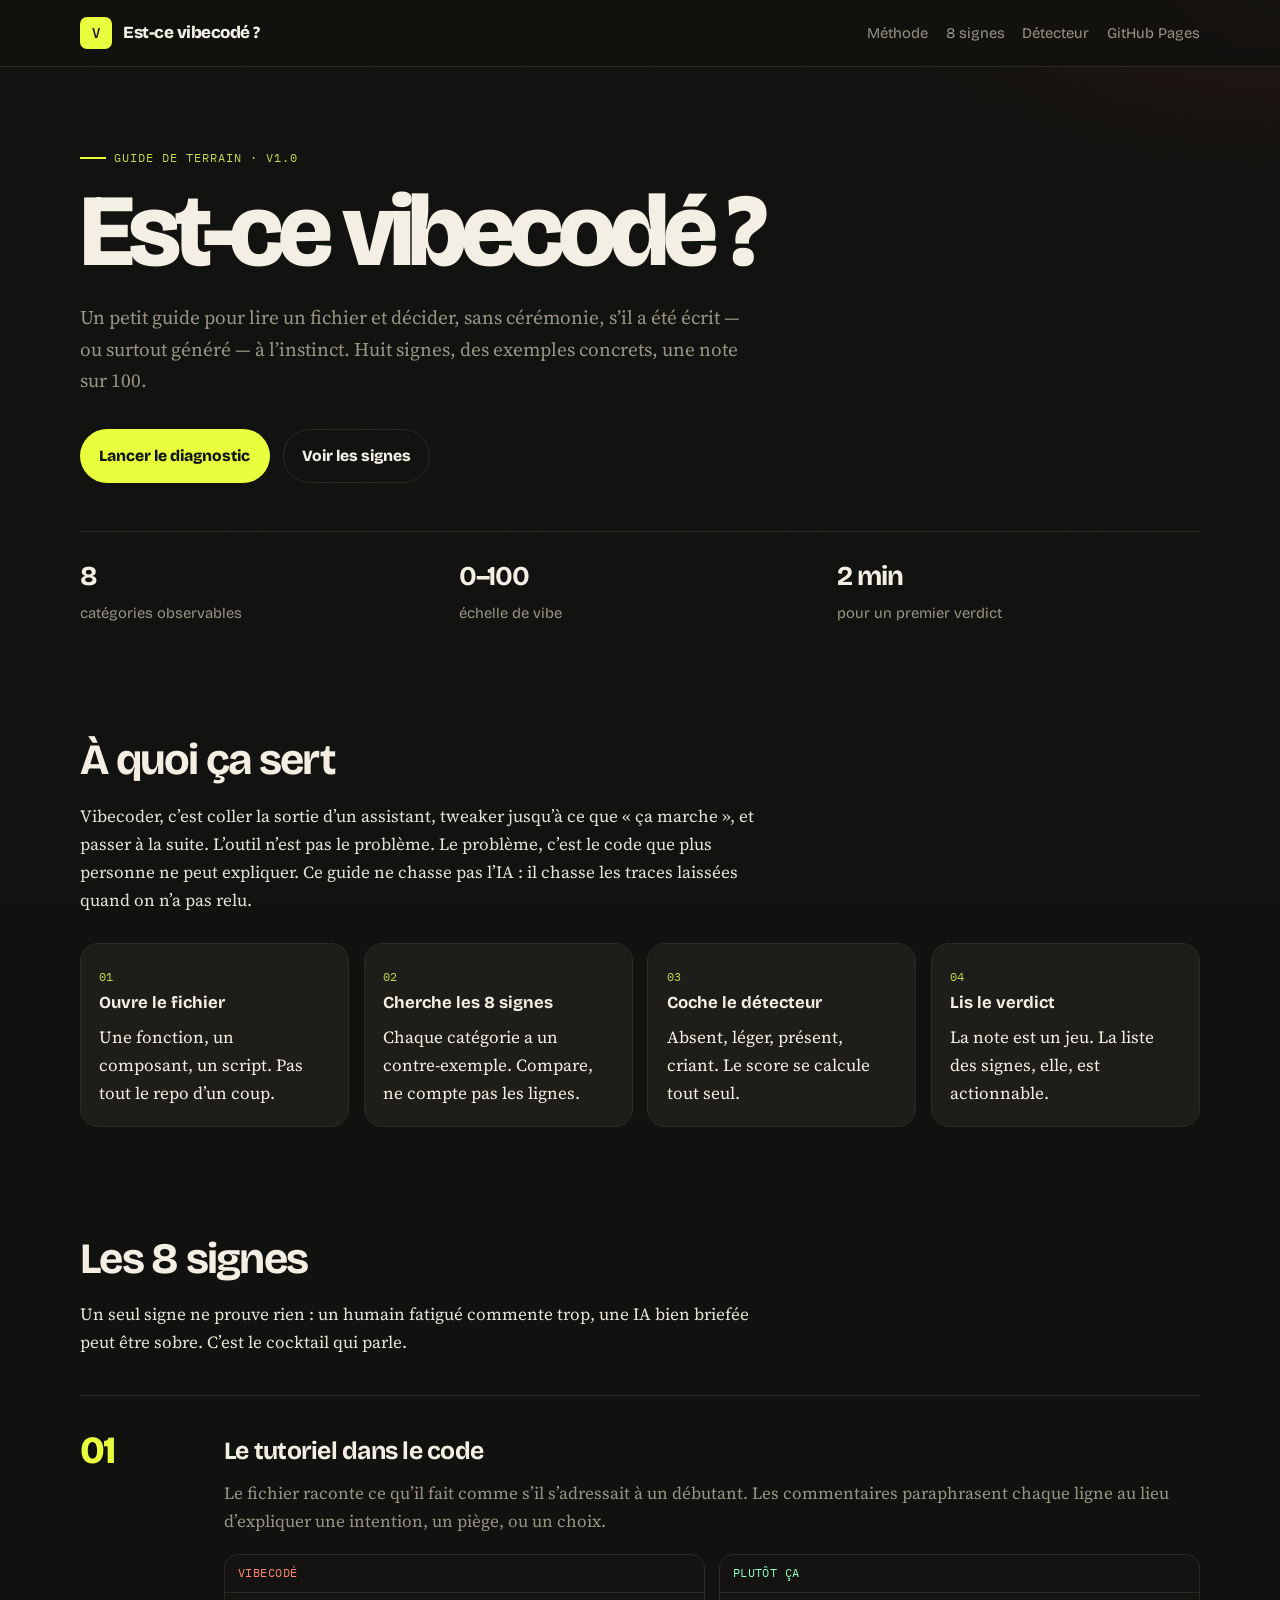
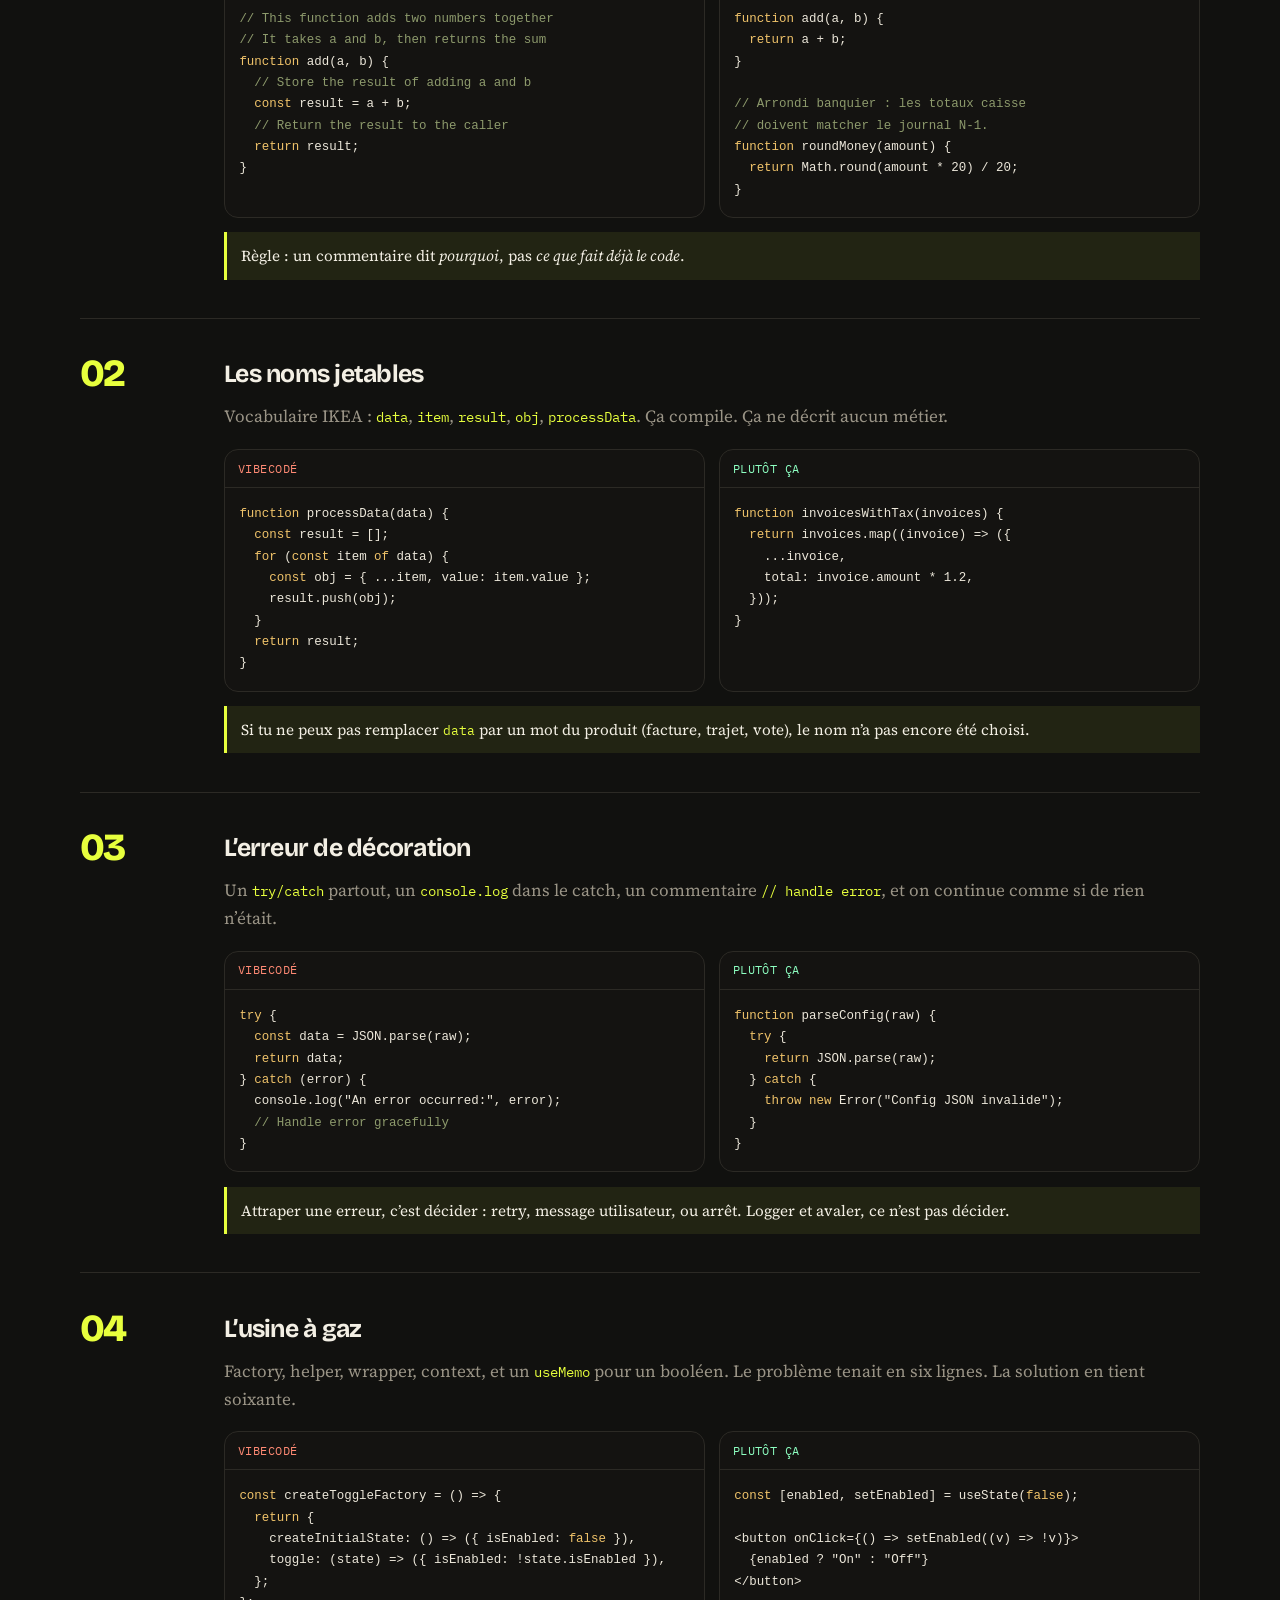
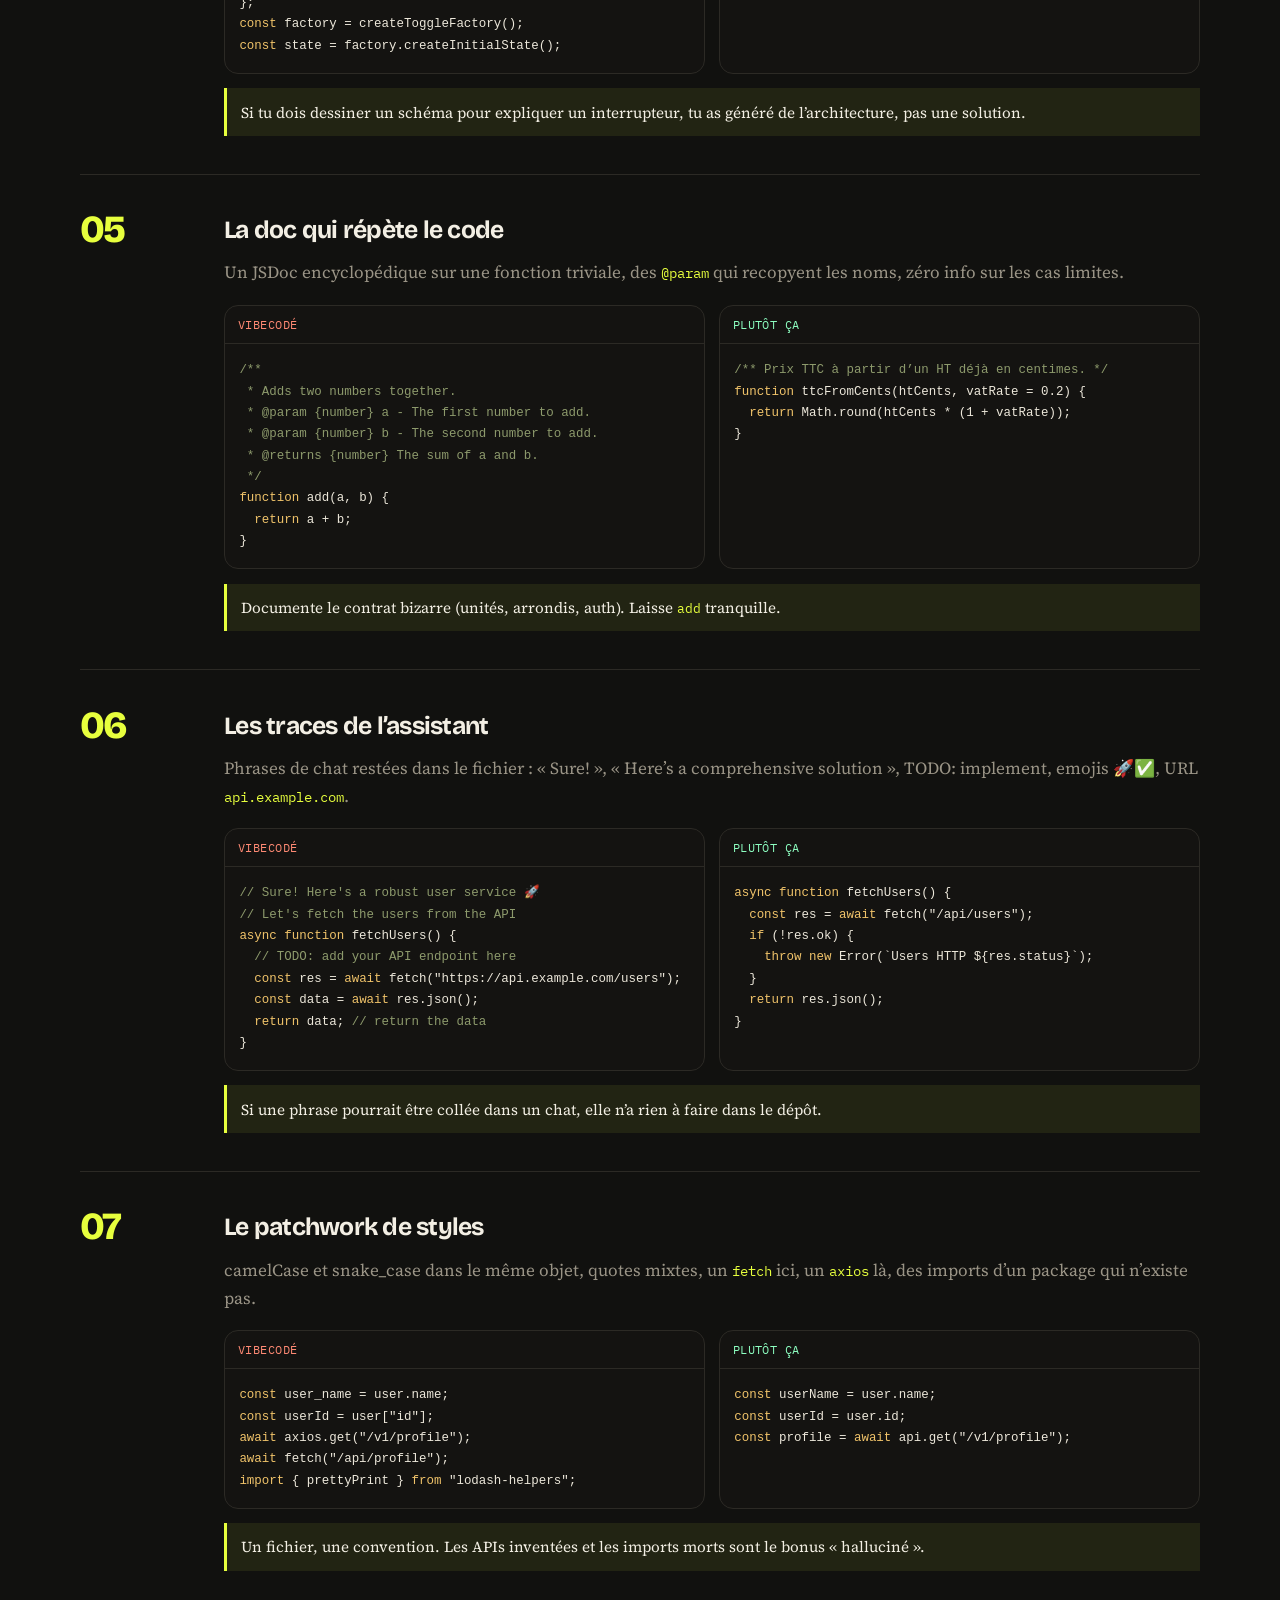
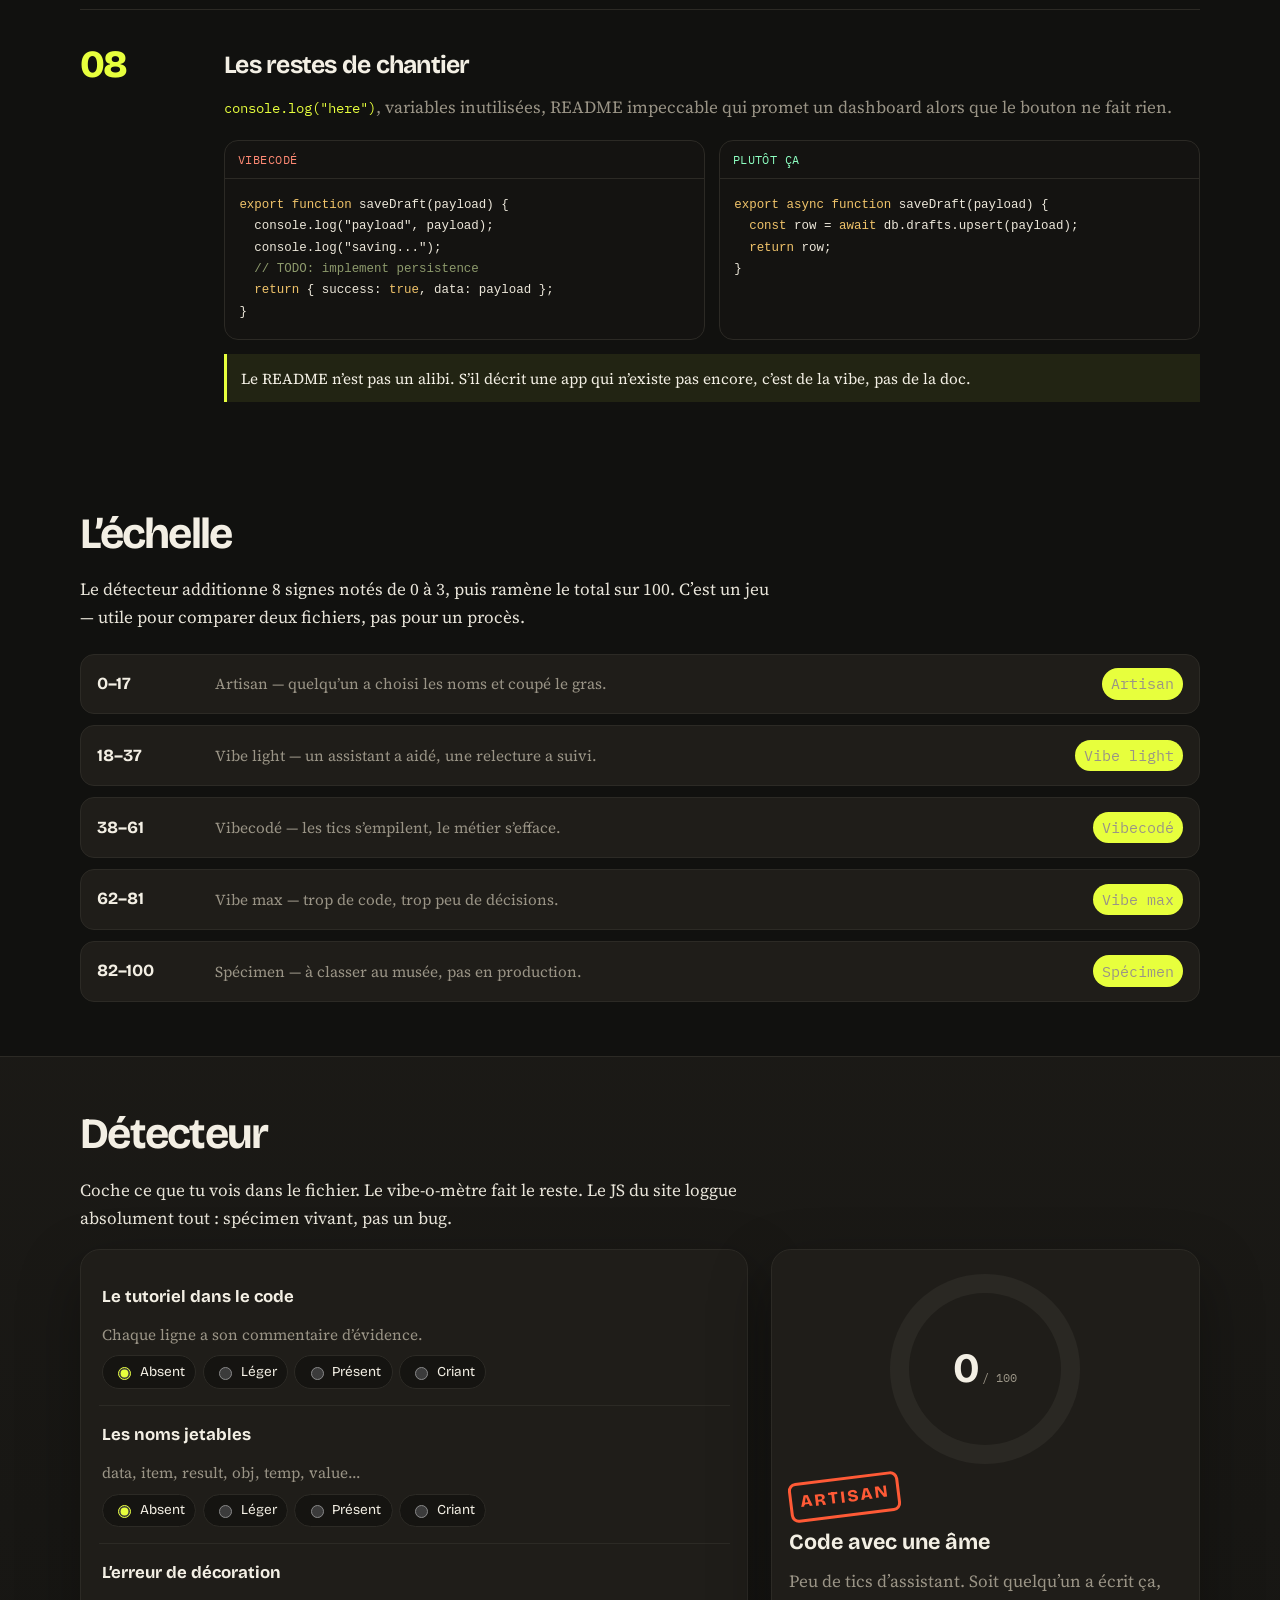
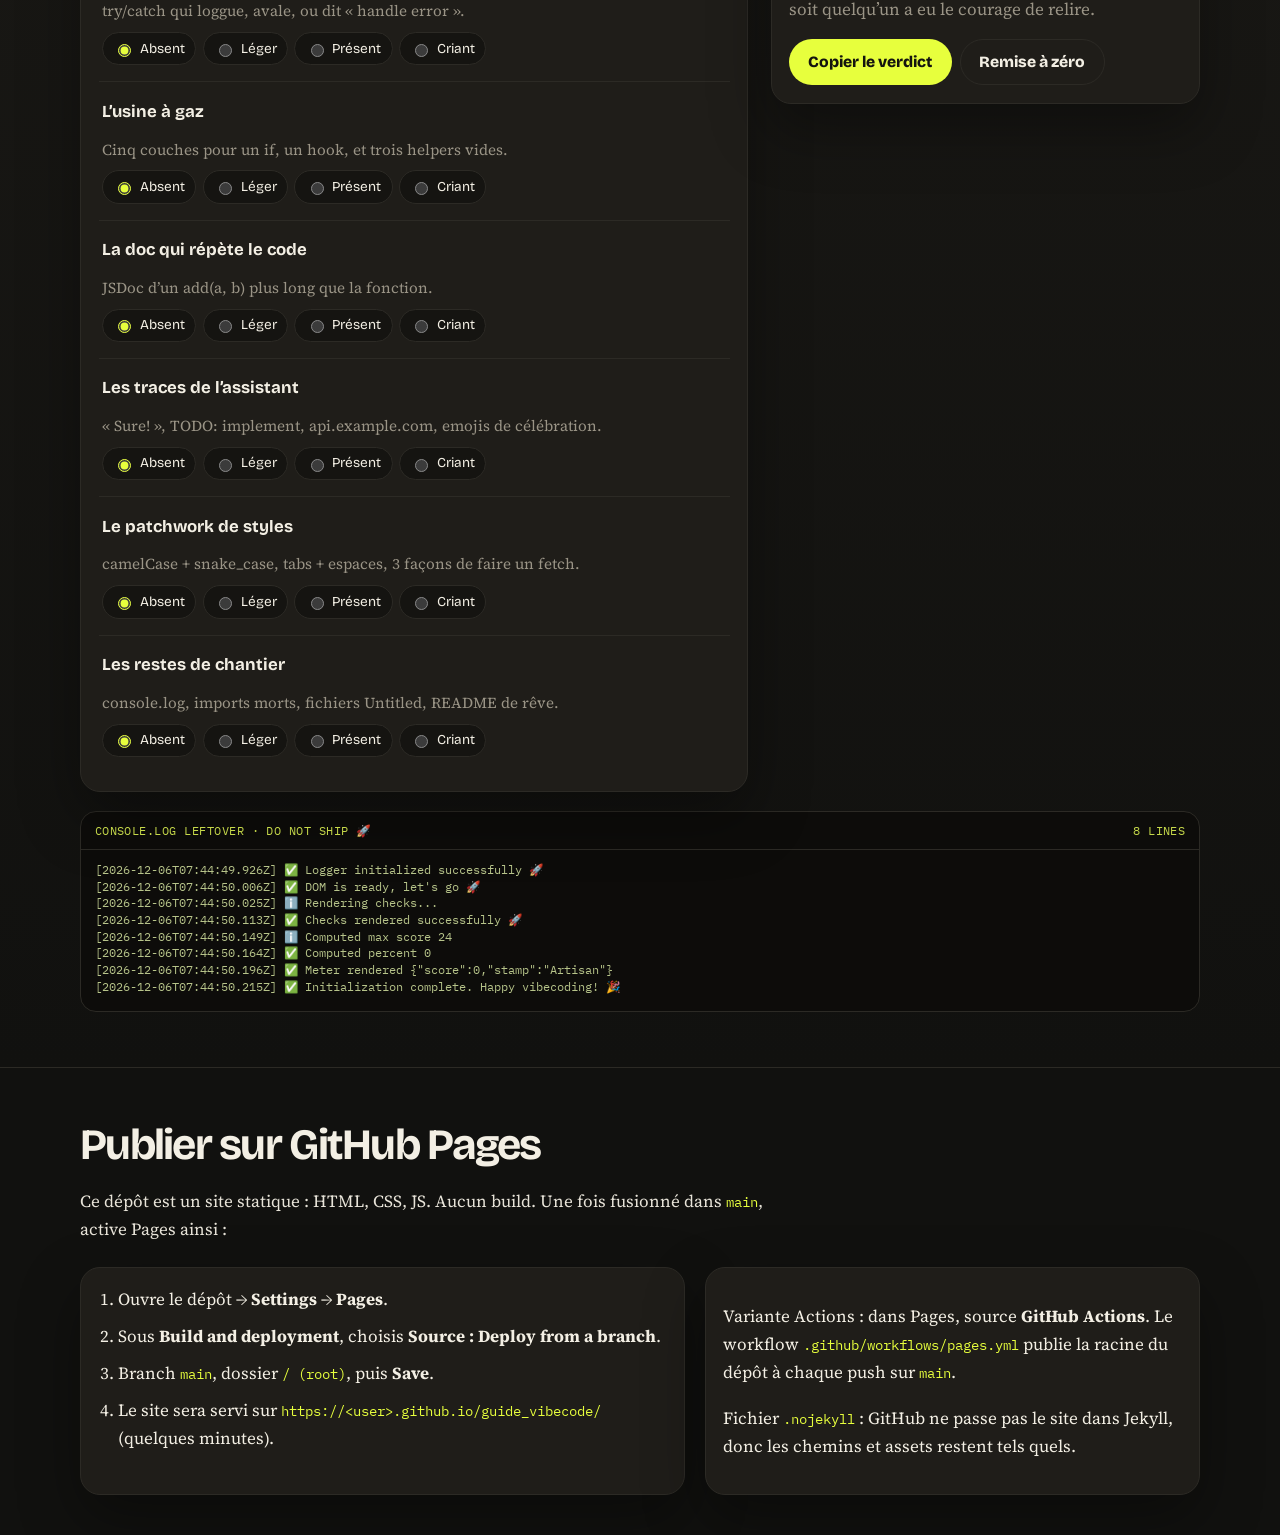
==== commit b4e232b8: "Flood the detector with AI-style debug logs Add comprehensive console.log leftovers, a logger factor" ====
--- a/index.html
+++ b/index.html
@@ -454,6 +454,7 @@
           <h2>Détecteur</h2>
           <p>
             Coche ce que tu vois dans le fichier. Le vibe-o-mètre fait le reste.
+            Le JS du site loggue absolument tout : spécimen vivant, pas un bug.
           </p>
           <div class="detector-grid">
             <div class="card" id="checks"></div>
@@ -478,6 +479,13 @@
                 <button class="btn btn--ghost" id="reset" type="button">Remise à zéro</button>
               </div>
             </aside>
+          </div>
+          <div class="ai-logs" id="ai-logs">
+            <header>
+              <span>console.log leftover · do not ship 🚀</span>
+              <span><span id="log-count">0</span> lines</span>
+            </header>
+            <pre id="log-stream">waiting for logs...</pre>
           </div>
         </div>
       </section>
--- a/styles.css
+++ b/styles.css
@@ -593,6 +593,37 @@
   color: var(--vibe);
 }
 
+.ai-logs {
+  margin-top: 1.2rem;
+  overflow: hidden;
+  border: 1px solid var(--line);
+  border-radius: 16px;
+  background: #0d0c0a;
+}
+
+.ai-logs header {
+  display: flex;
+  justify-content: space-between;
+  gap: 0.8rem;
+  padding: 0.55rem 0.85rem;
+  border-bottom: 1px solid var(--line);
+  color: var(--vibe-dim);
+  font-family: var(--mono);
+  font-size: 0.74rem;
+  letter-spacing: 0.04em;
+  text-transform: uppercase;
+}
+
+#log-stream {
+  max-height: 220px;
+  padding: 0.75rem 0.85rem 1rem;
+  overflow: auto;
+  color: #b7c48a;
+  font-size: 0.72rem;
+  line-height: 1.45;
+  white-space: pre-wrap;
+}
+
 .site-footer {
   padding: 2.2rem 0 2.8rem;
   color: var(--muted);
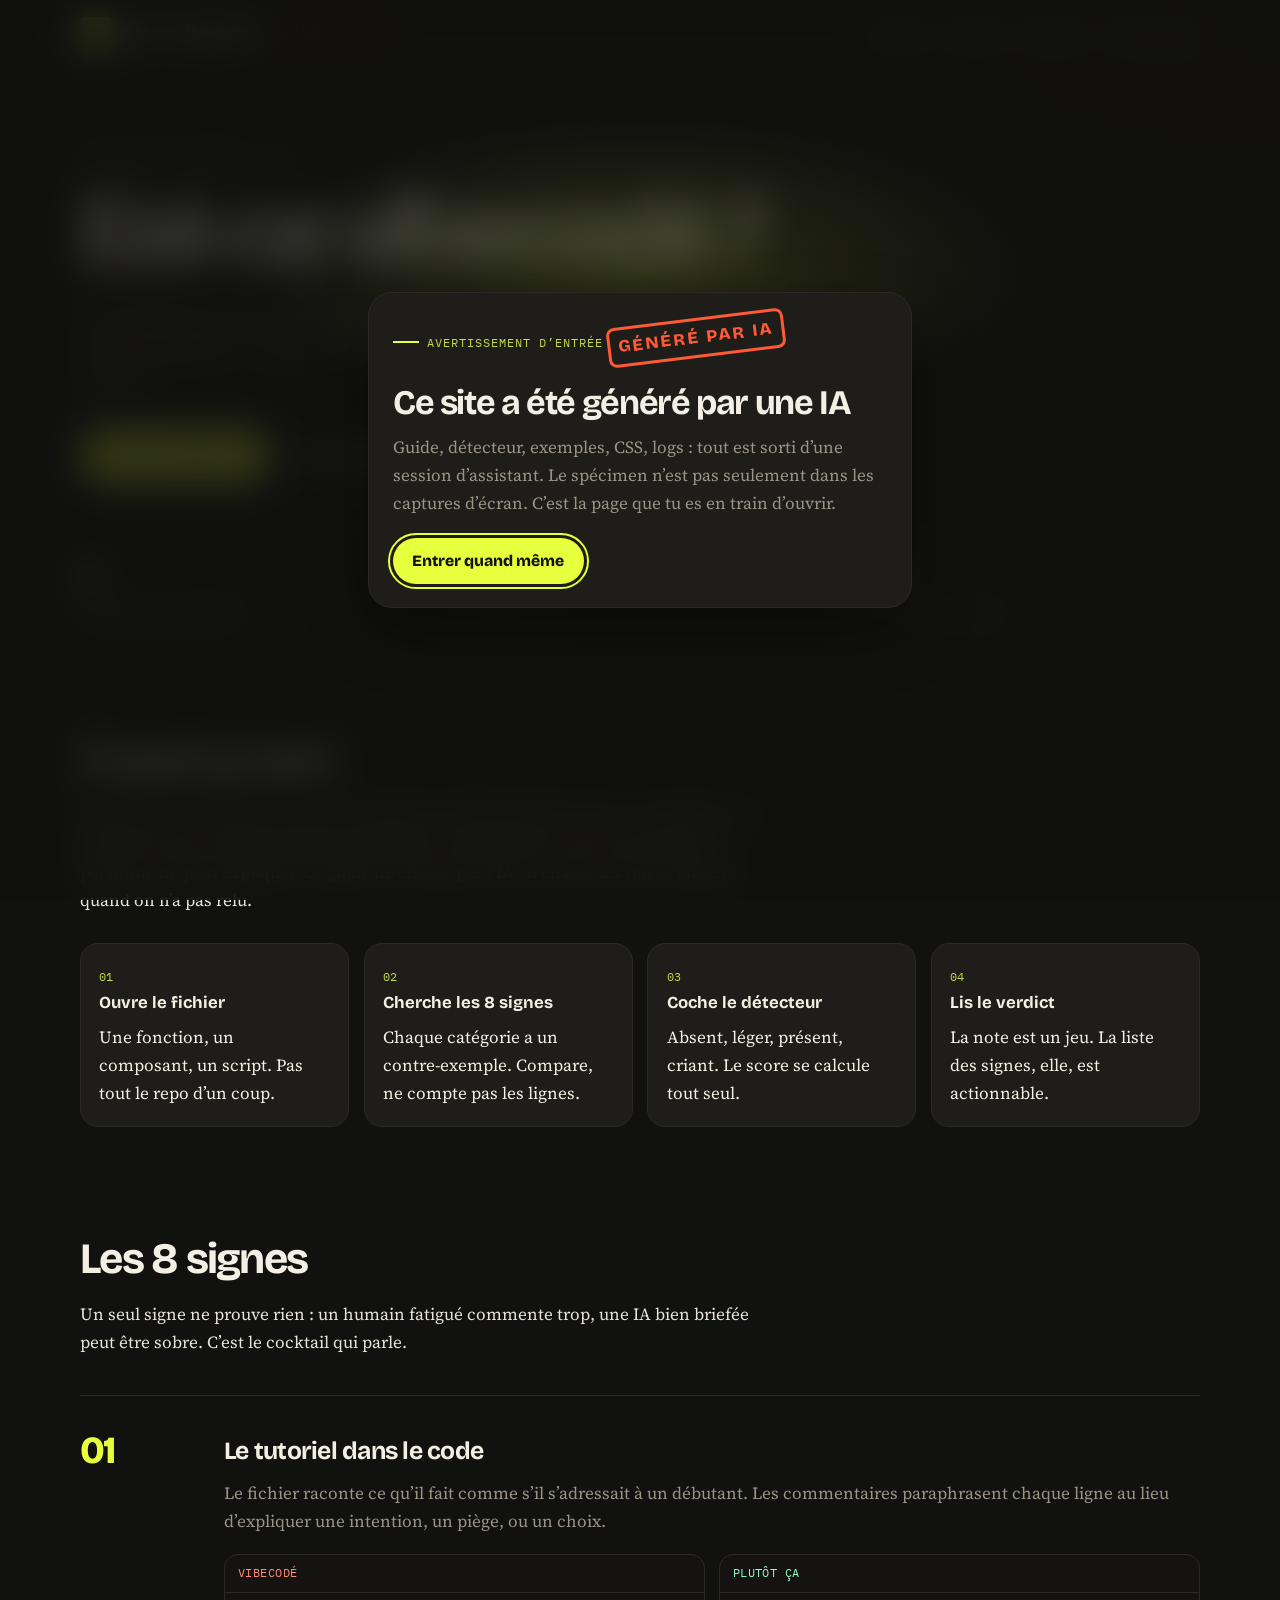
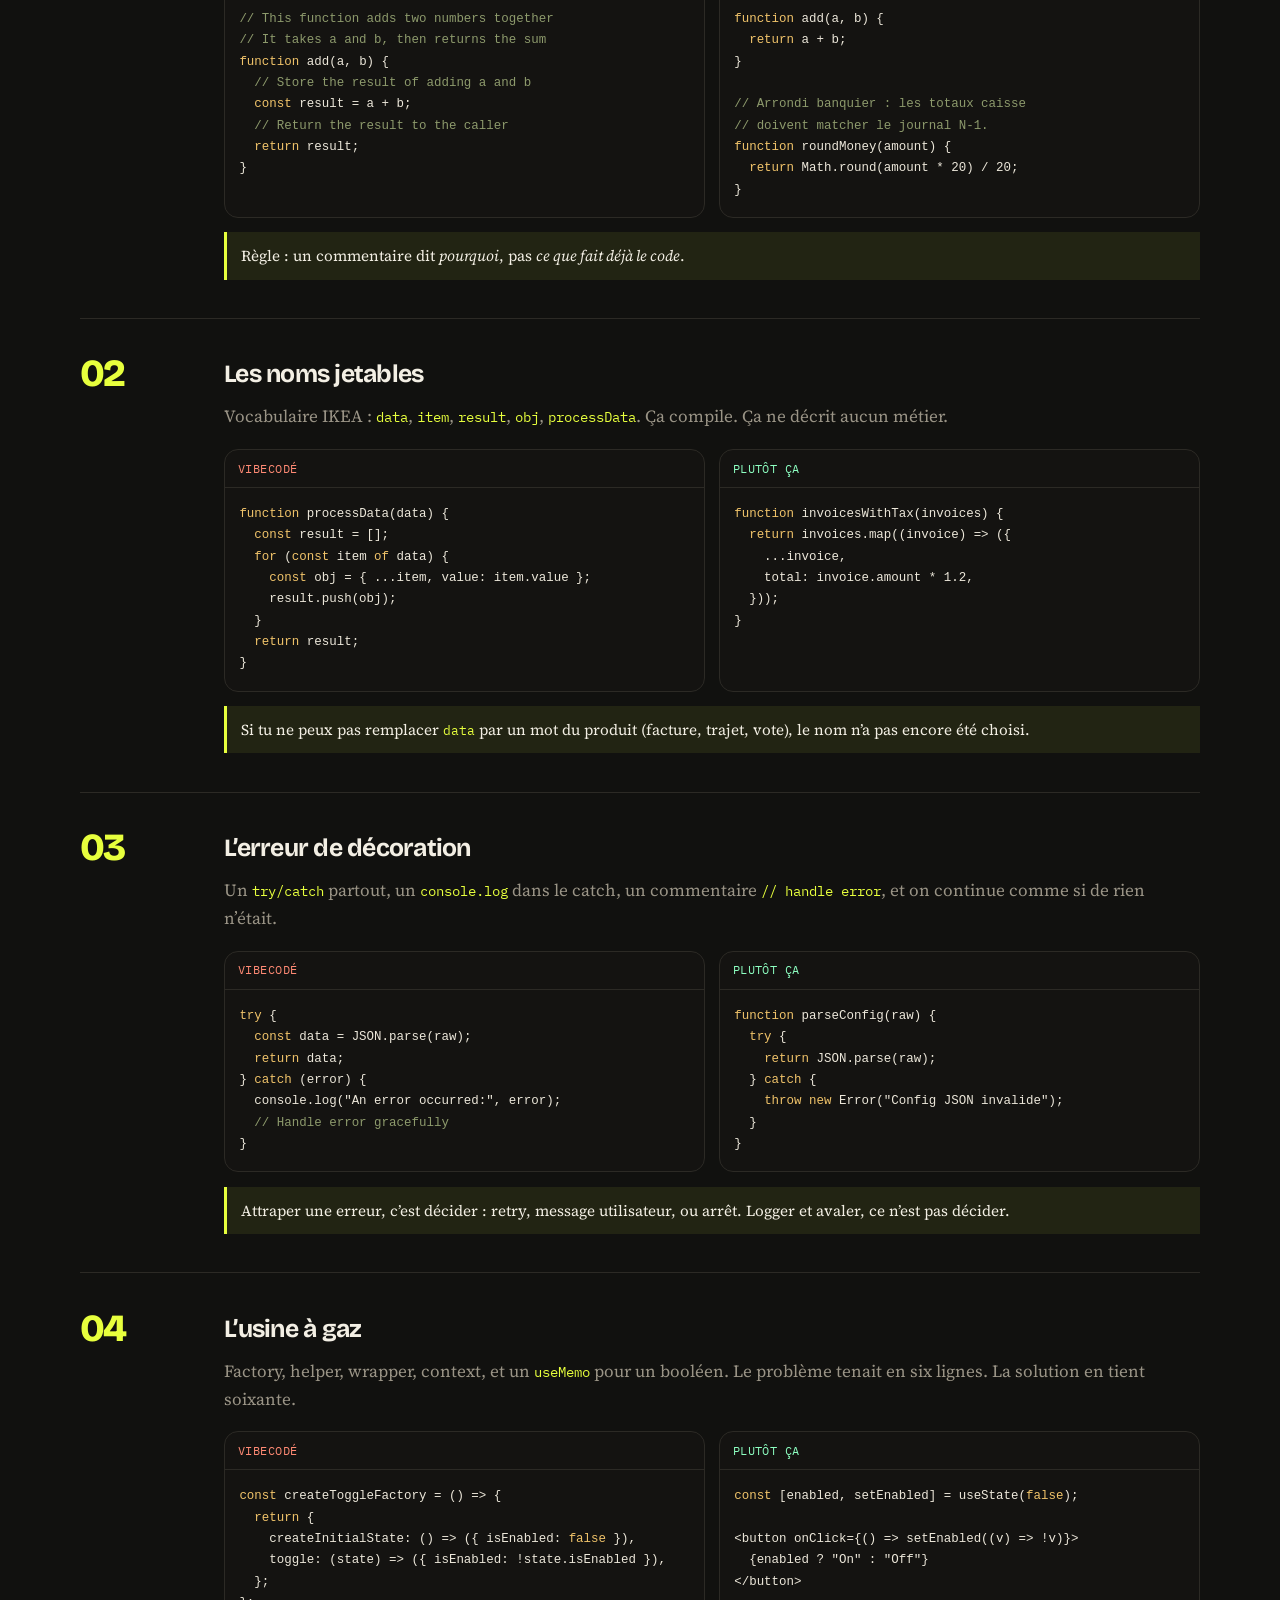
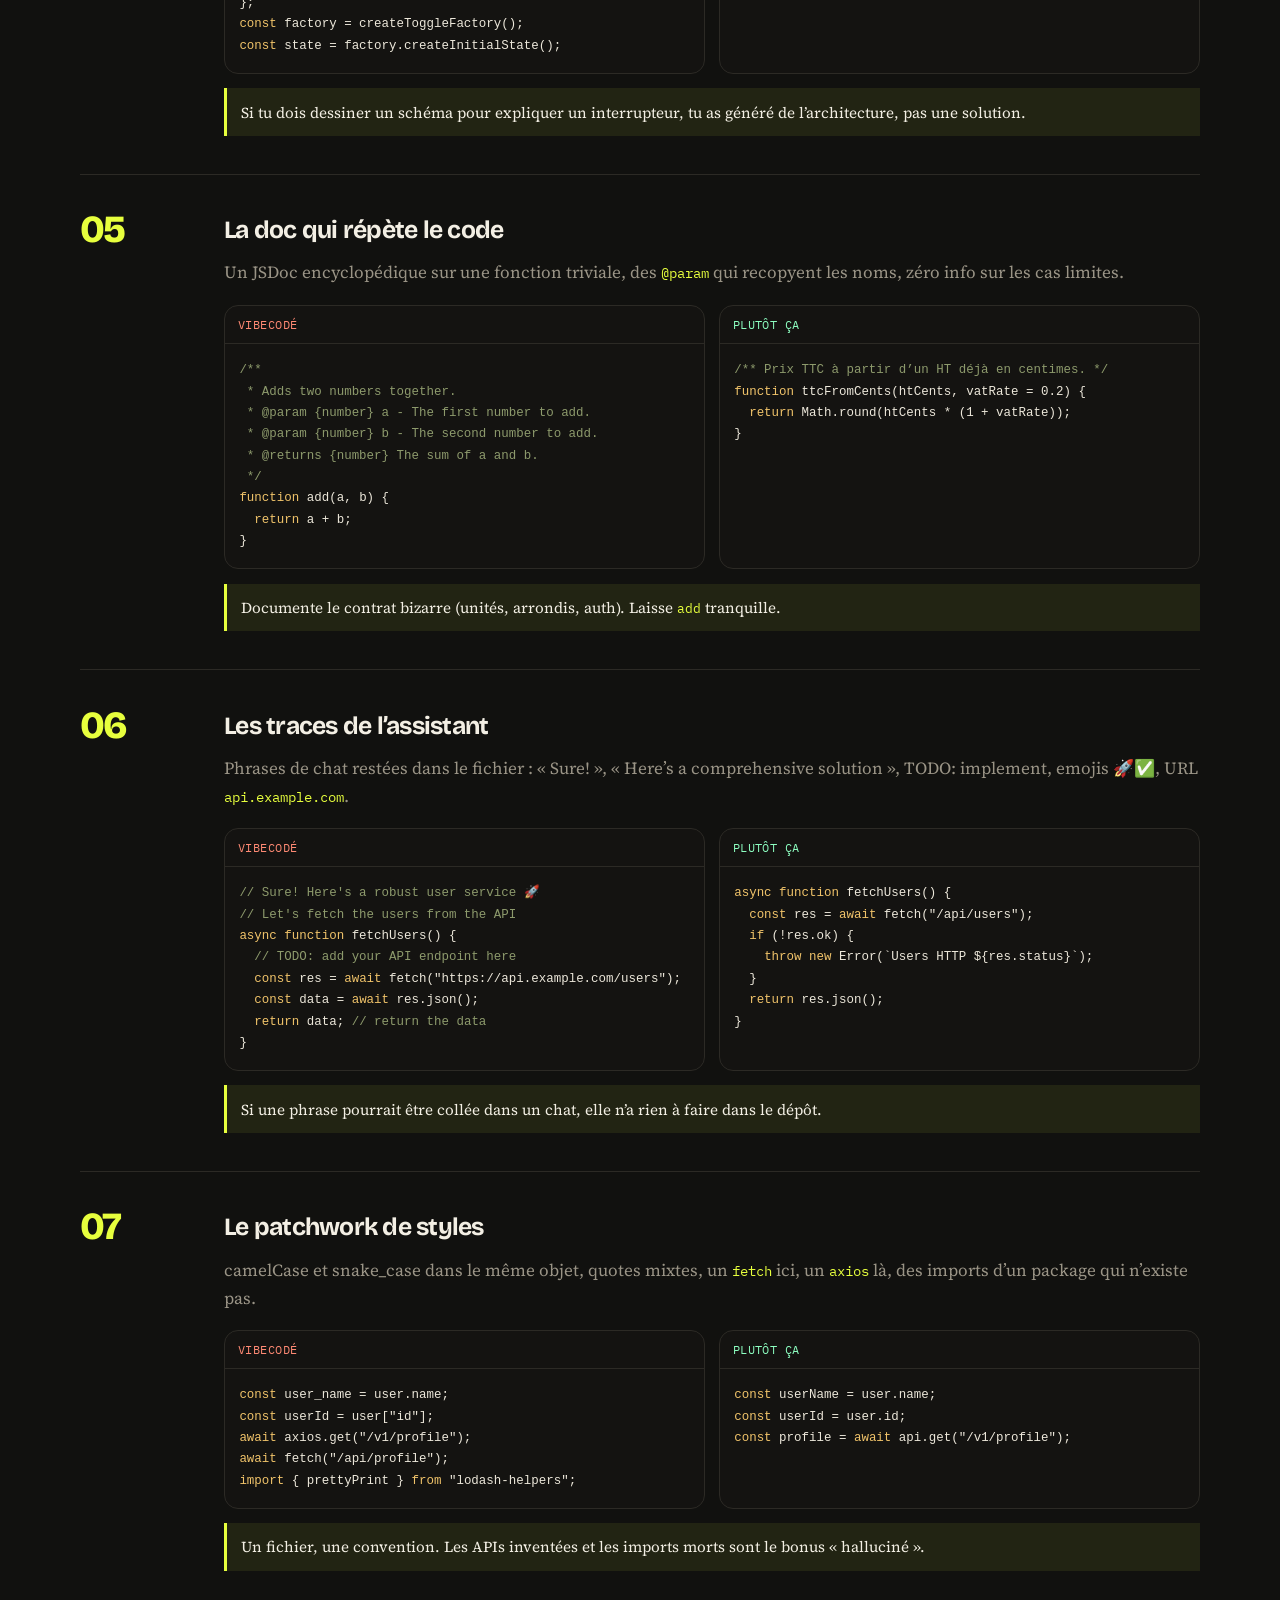
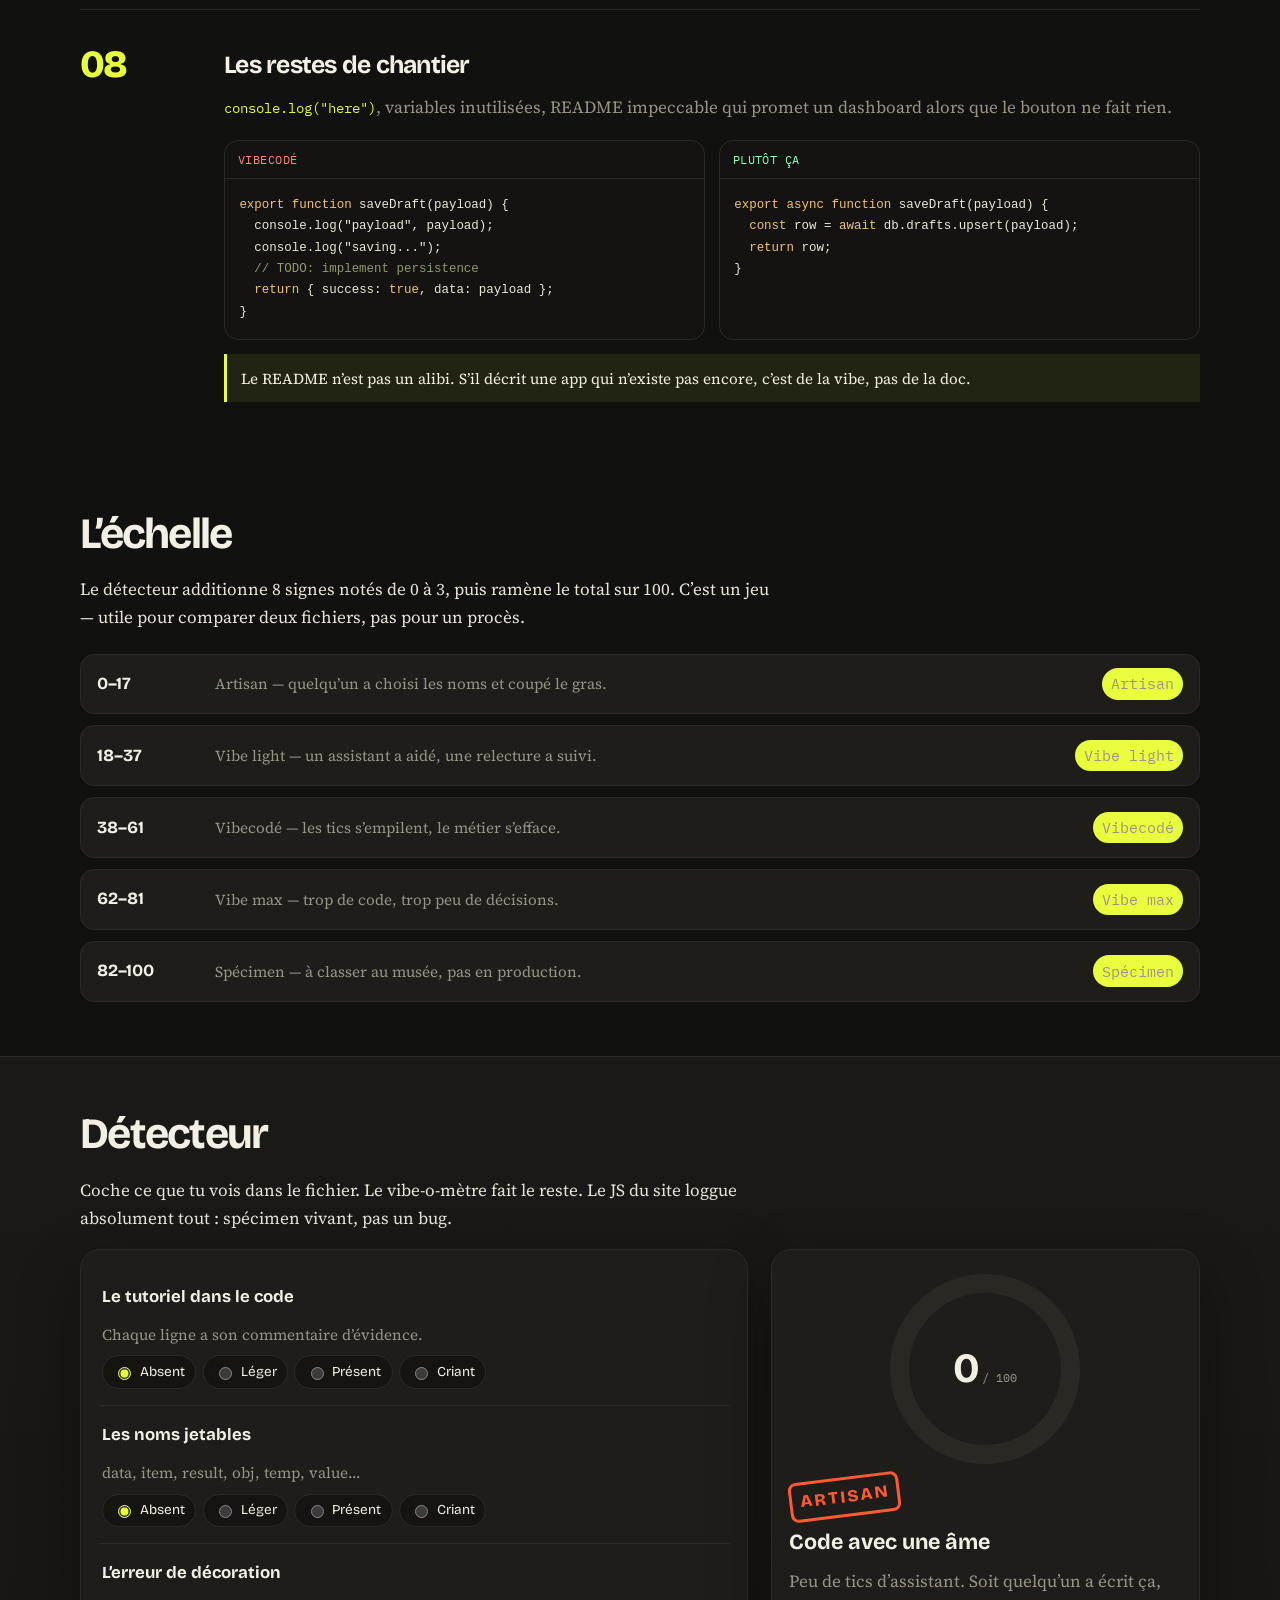
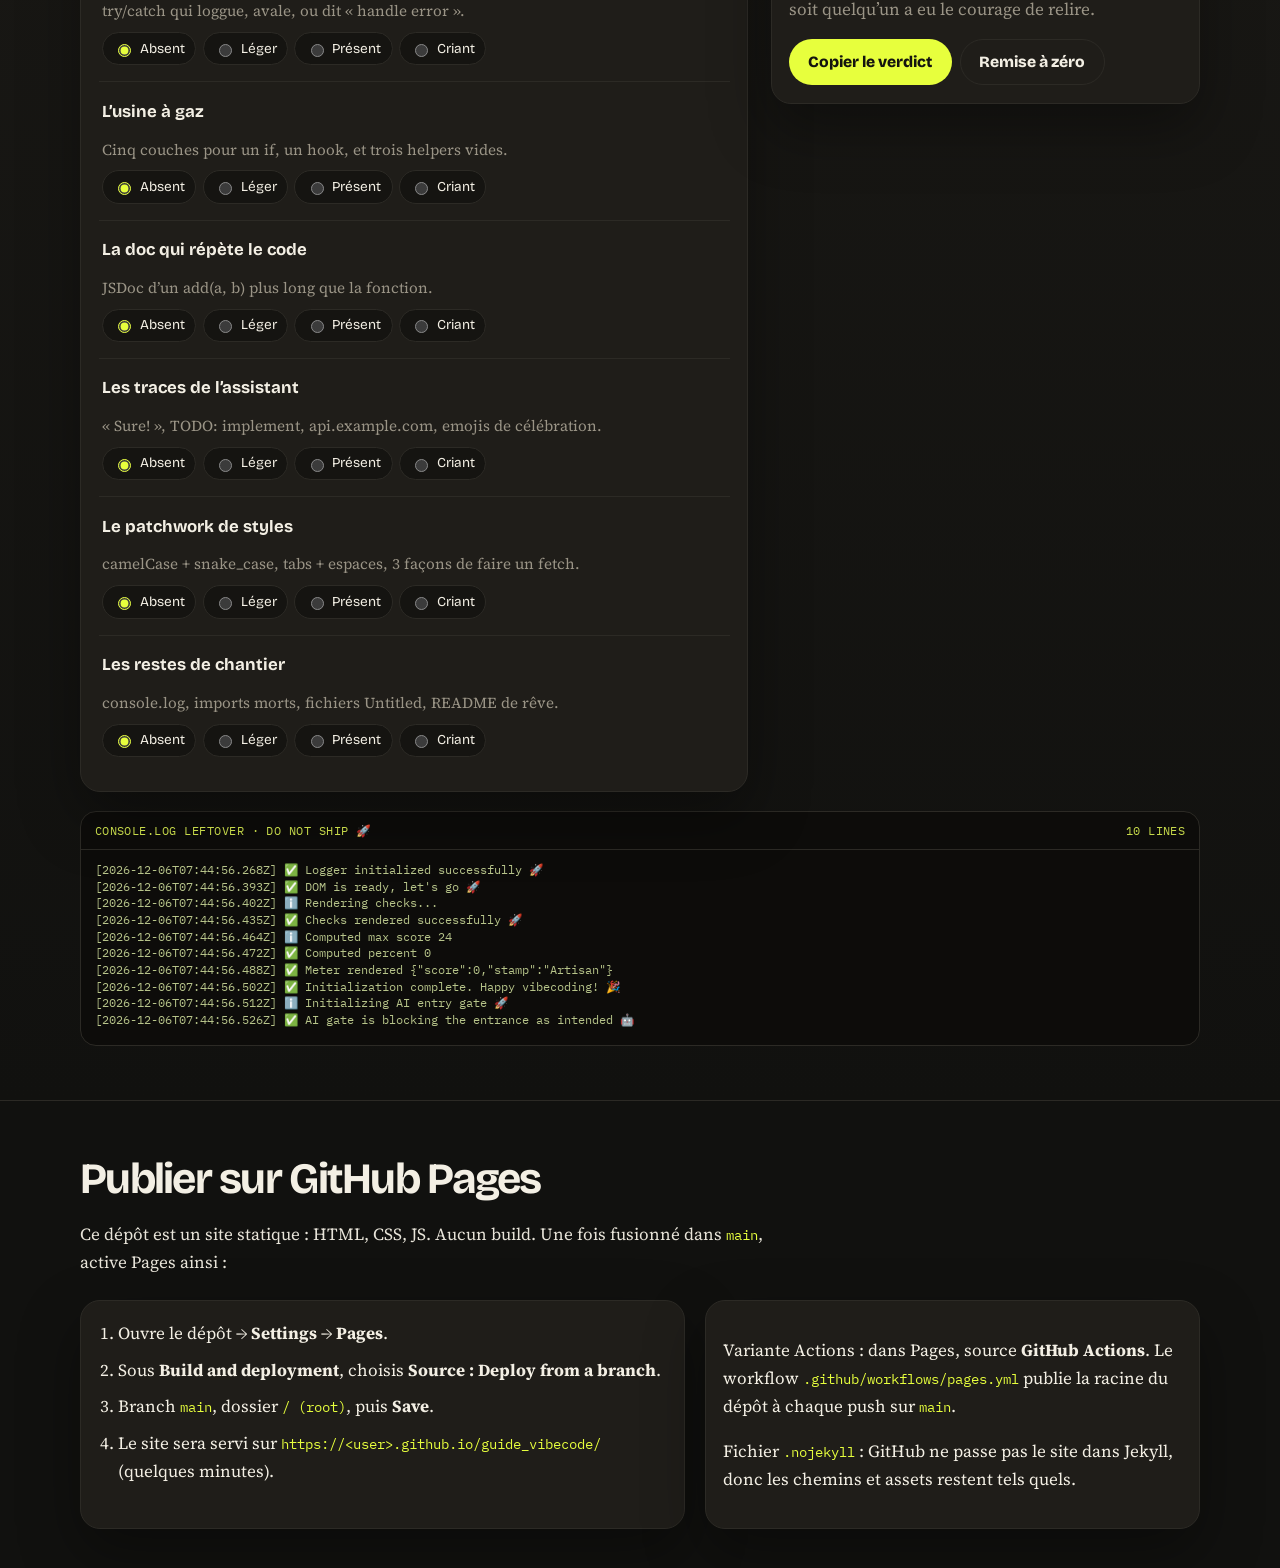
==== commit f204c5ad: "Warn visitors that the site itself was generated by AI Add a full-screen entry gate and a persistent" ====
--- a/index.html
+++ b/index.html
@@ -24,14 +24,37 @@
     />
     <link rel="stylesheet" href="./styles.css" />
   </head>
-  <body>
+  <body class="is-gated">
     <a class="skip" href="#contenu">Aller au contenu</a>
+    <div
+      class="ai-gate"
+      id="ai-gate"
+      role="dialog"
+      aria-modal="true"
+      aria-labelledby="ai-gate-title"
+      aria-describedby="ai-gate-text"
+    >
+      <div class="ai-gate__card">
+        <p class="kicker">Avertissement d’entrée</p>
+        <div class="stamp">Généré par IA</div>
+        <h2 id="ai-gate-title">Ce site a été généré par une IA</h2>
+        <p id="ai-gate-text">
+          Guide, détecteur, exemples, CSS, logs : tout est sorti d’une session
+          d’assistant. Le spécimen n’est pas seulement dans les captures d’écran.
+          C’est la page que tu es en train d’ouvrir.
+        </p>
+        <button class="btn" id="ai-gate-enter" type="button">
+          Entrer quand même
+        </button>
+      </div>
+    </div>
     <header class="site-header">
       <div class="wrap">
         <a class="brand" href="#top">
           <span class="mark">V</span>
           Est-ce vibecodé ?
         </a>
+        <span class="ai-badge">Généré par IA</span>
         <nav class="nav" aria-label="Sections">
           <a href="#methode">Méthode</a>
           <a href="#signes">8 signes</a>
--- a/styles.css
+++ b/styles.css
@@ -80,7 +80,7 @@
   padding: 0.6rem 0.9rem;
   font-family: var(--sans);
   font-weight: 700;
-  z-index: 20;
+  z-index: 50;
 }
 
 .skip:focus {
@@ -147,6 +147,63 @@
 
 .nav a:hover {
   color: var(--ink);
+}
+
+.ai-badge {
+  display: inline-flex;
+  align-items: center;
+  margin-right: auto;
+  border: 1px solid color-mix(in srgb, var(--alert) 55%, var(--line));
+  border-radius: 999px;
+  padding: 0.15rem 0.55rem;
+  color: var(--alert);
+  font-family: var(--mono);
+  font-size: 0.68rem;
+  letter-spacing: 0.08em;
+  text-transform: uppercase;
+}
+
+.ai-gate {
+  position: fixed;
+  inset: 0;
+  z-index: 40;
+  display: grid;
+  place-items: center;
+  padding: 1.2rem;
+  background:
+    radial-gradient(700px 280px at 50% 30%, rgba(231, 255, 61, 0.12), transparent 55%),
+    color-mix(in srgb, var(--bg) 82%, transparent);
+  backdrop-filter: blur(18px);
+}
+
+.ai-gate[hidden] {
+  display: none;
+}
+
+.ai-gate__card {
+  width: min(34rem, 100%);
+  border: 1px solid var(--line);
+  border-radius: 24px;
+  padding: 1.6rem 1.5rem 1.45rem;
+  background: var(--paper);
+  box-shadow: var(--shadow);
+}
+
+.ai-gate__card h2 {
+  margin: 0.85rem 0 0.7rem;
+  font-family: var(--sans);
+  font-size: clamp(1.6rem, 4vw, 2.15rem);
+  letter-spacing: -0.04em;
+  line-height: 1.1;
+}
+
+.ai-gate__card p#ai-gate-text {
+  margin: 0 0 1.3rem;
+  color: var(--muted);
+}
+
+body.is-gated {
+  overflow: hidden;
 }
 
 .hero {
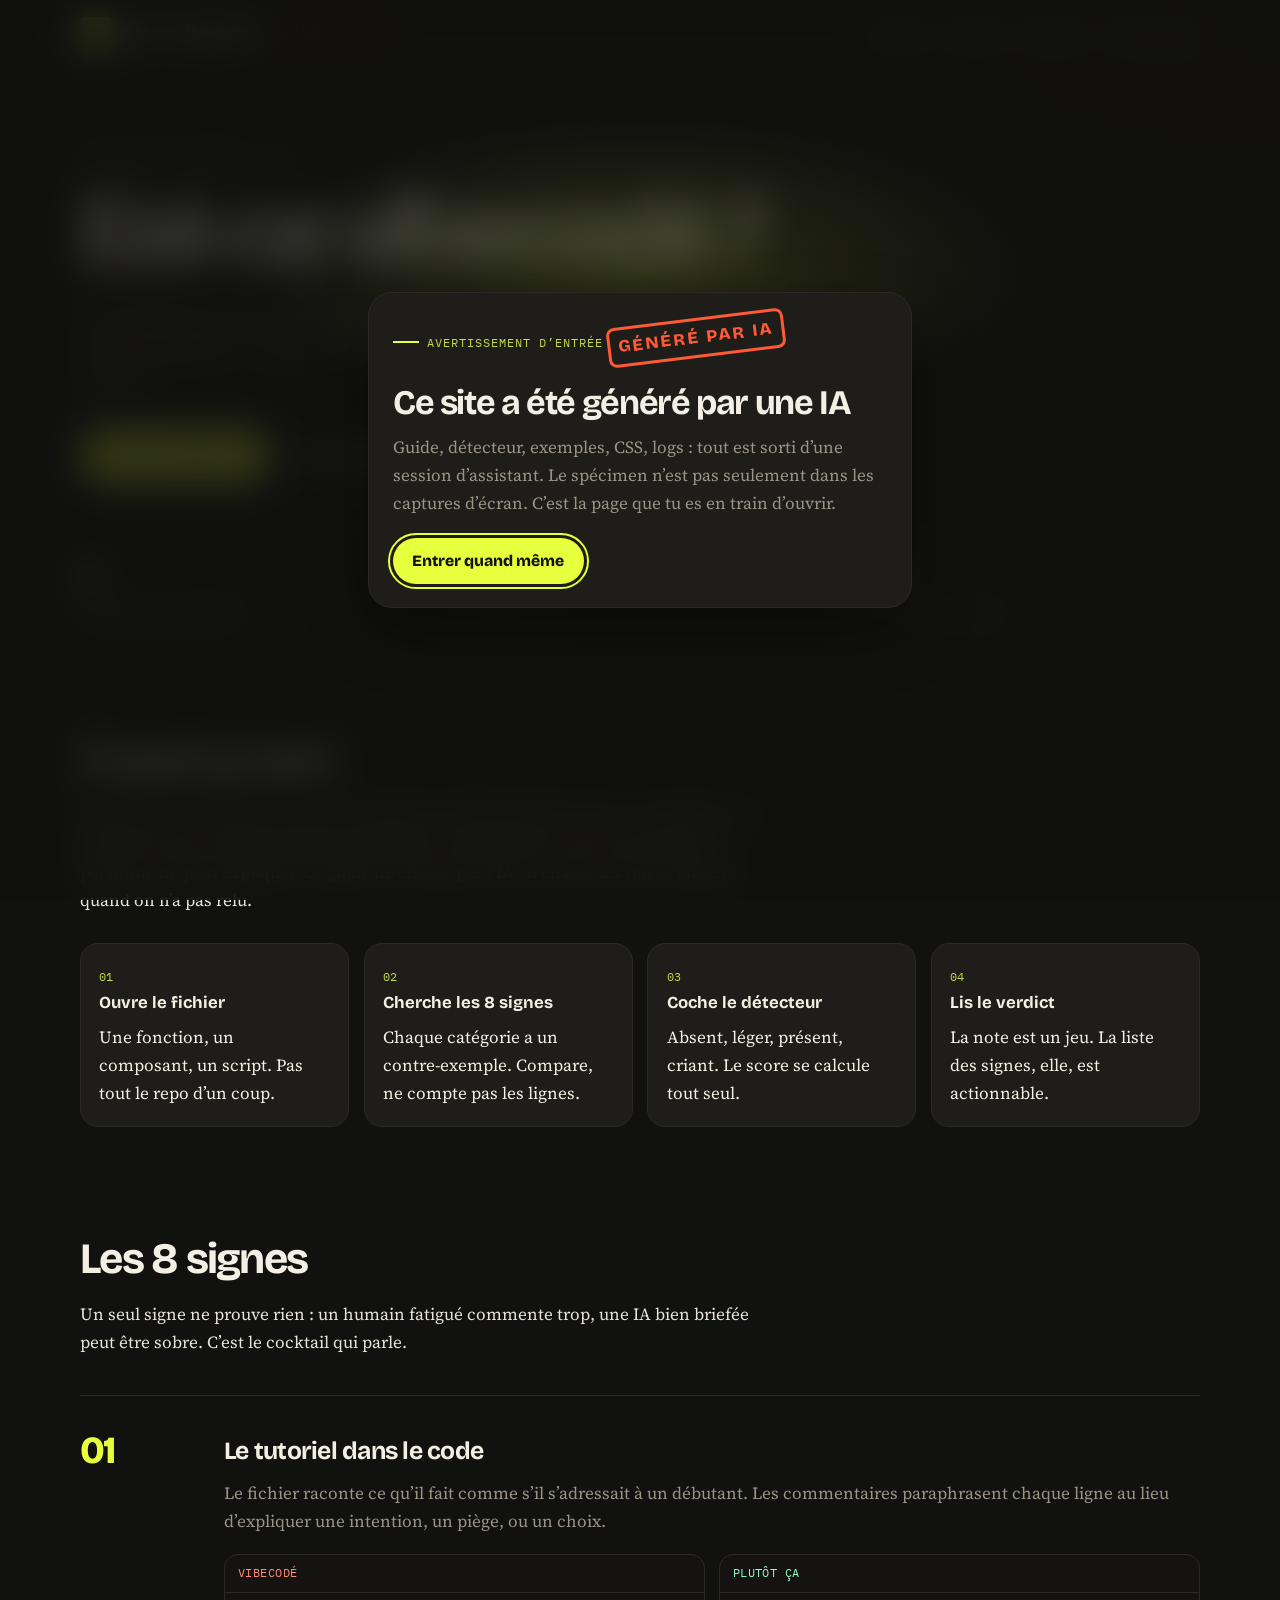
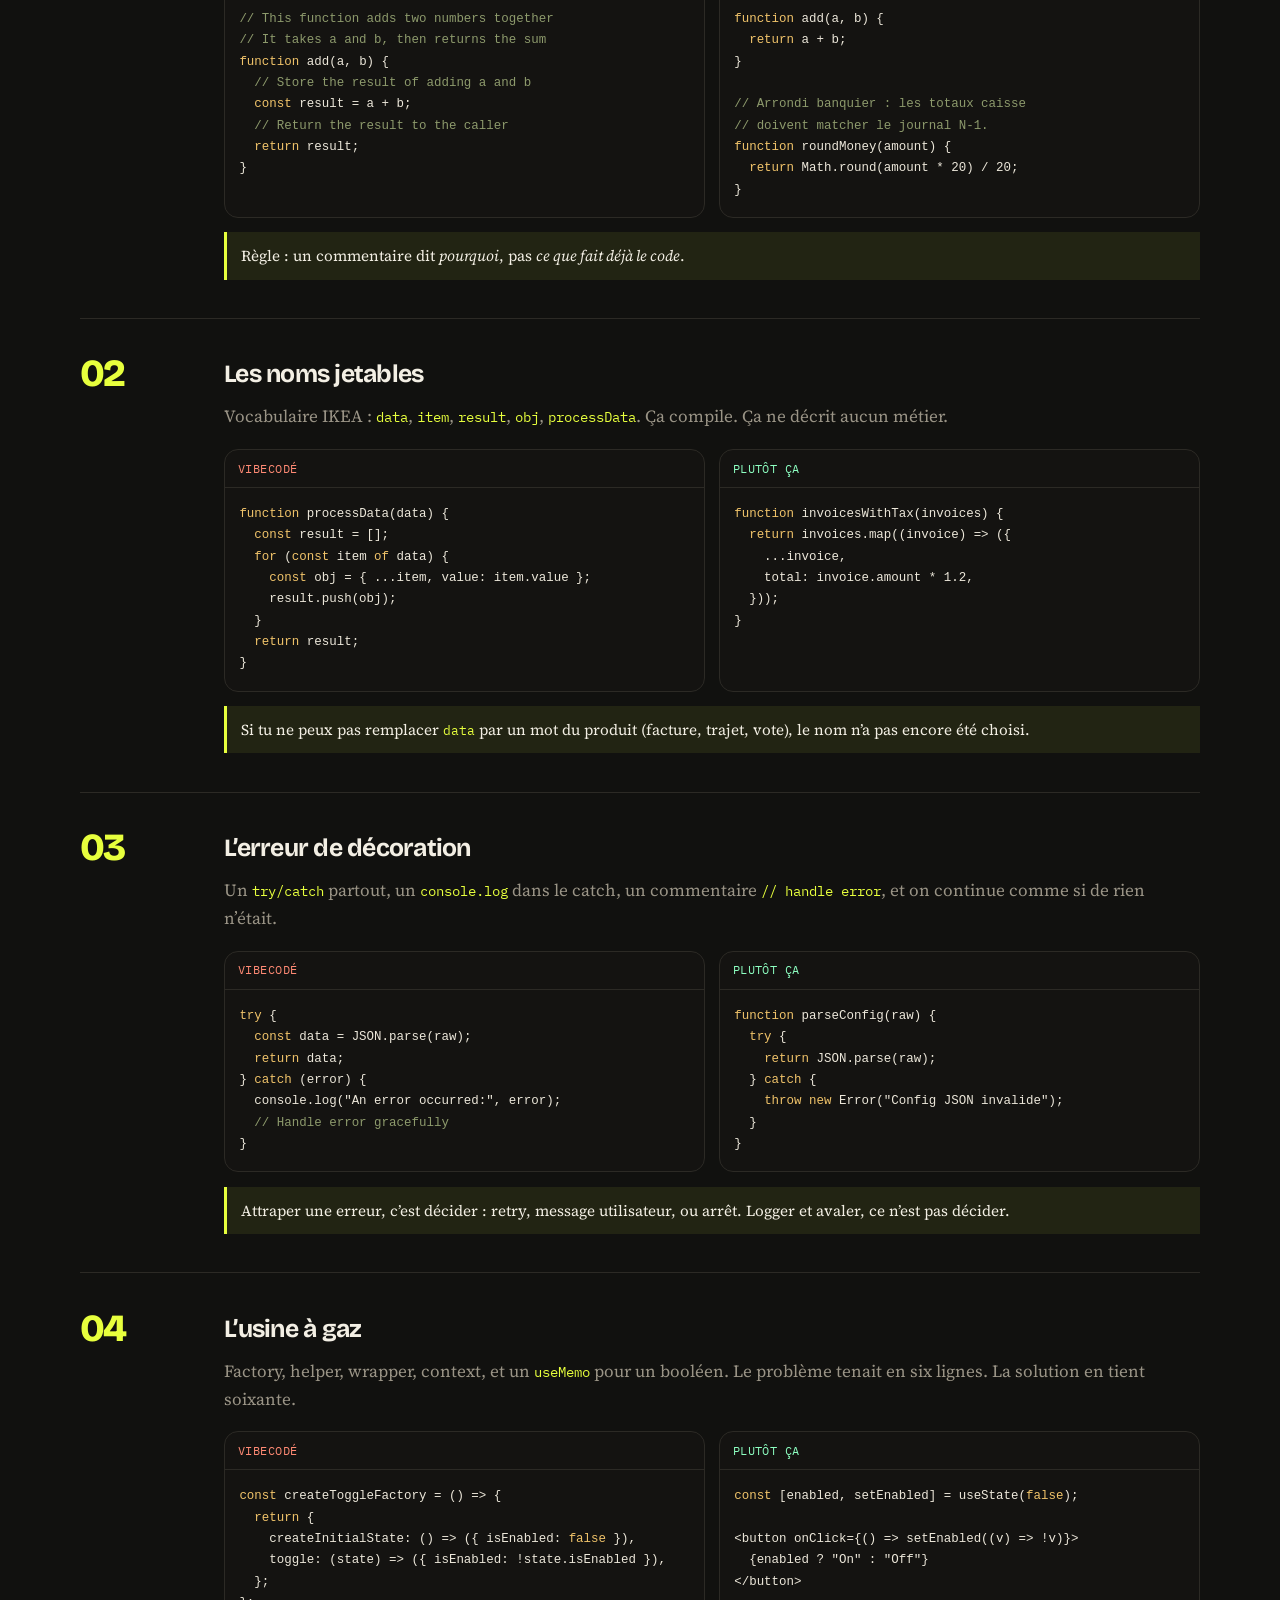
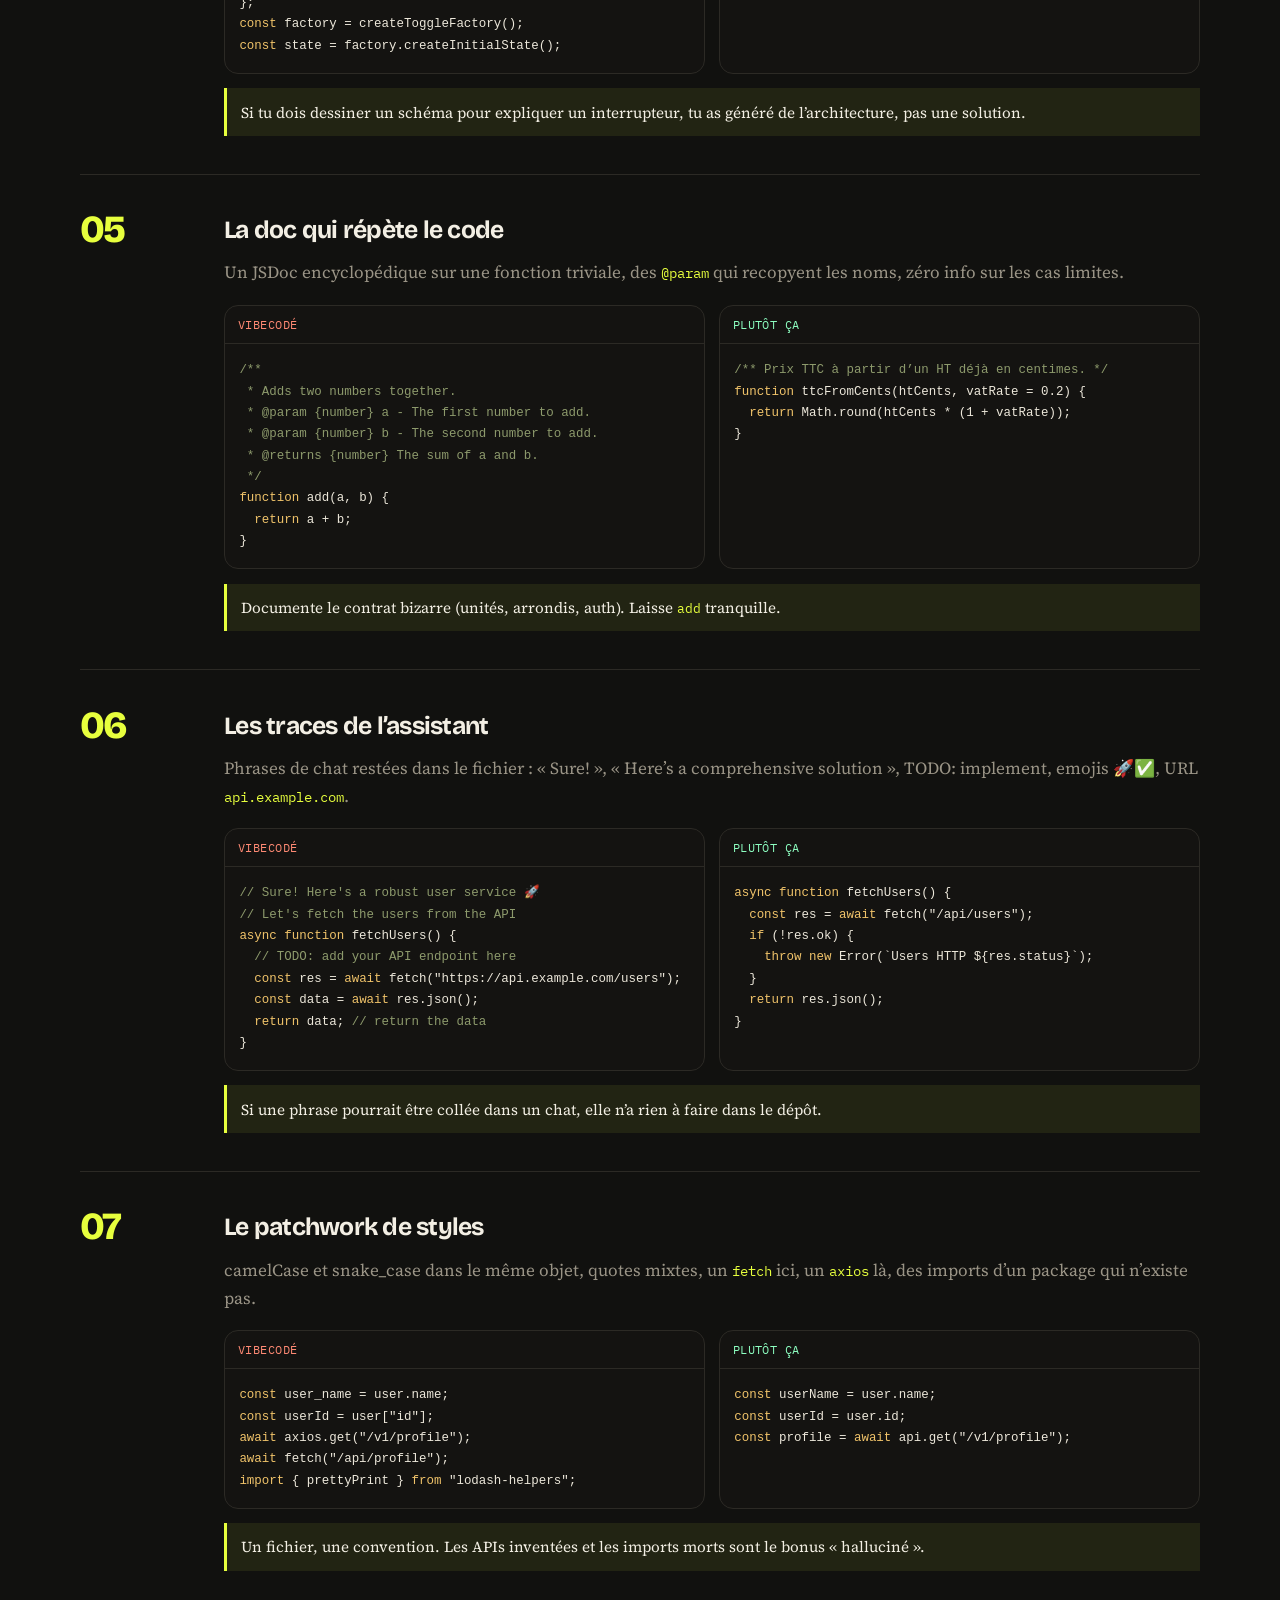
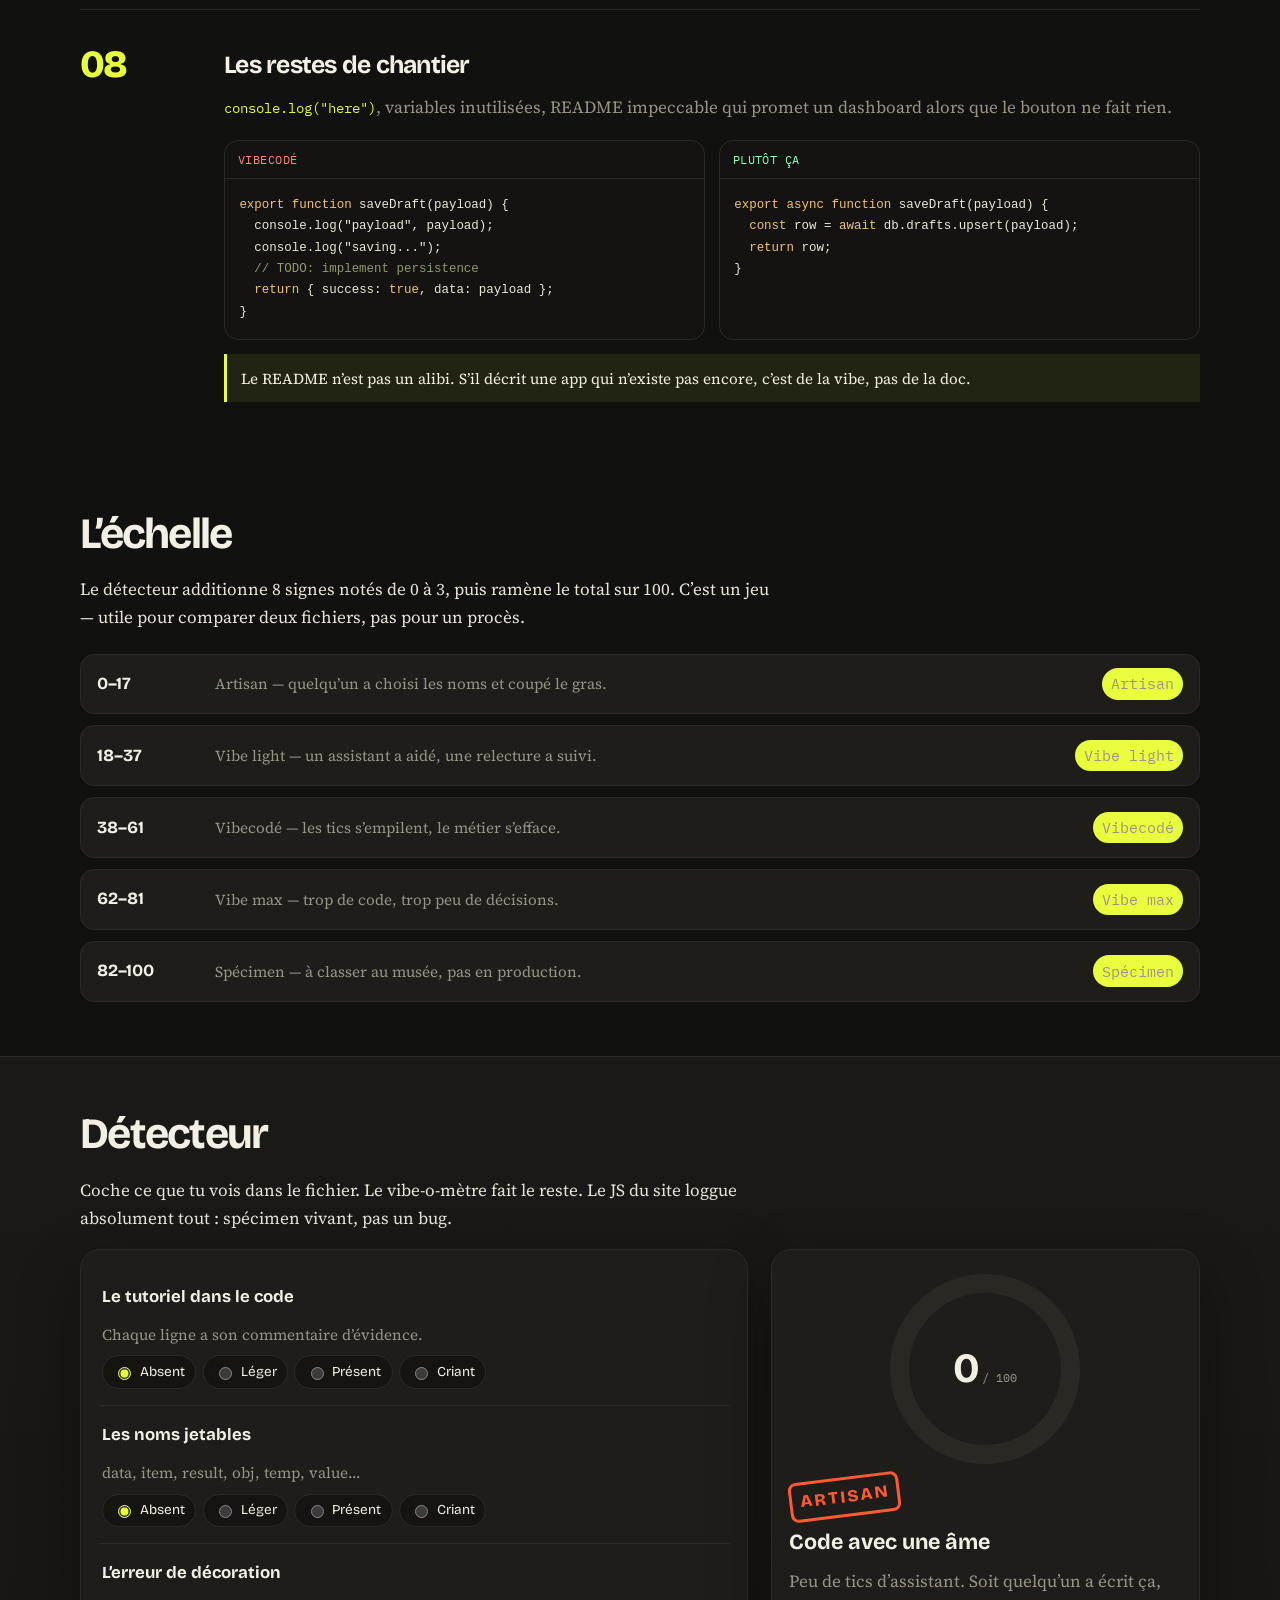
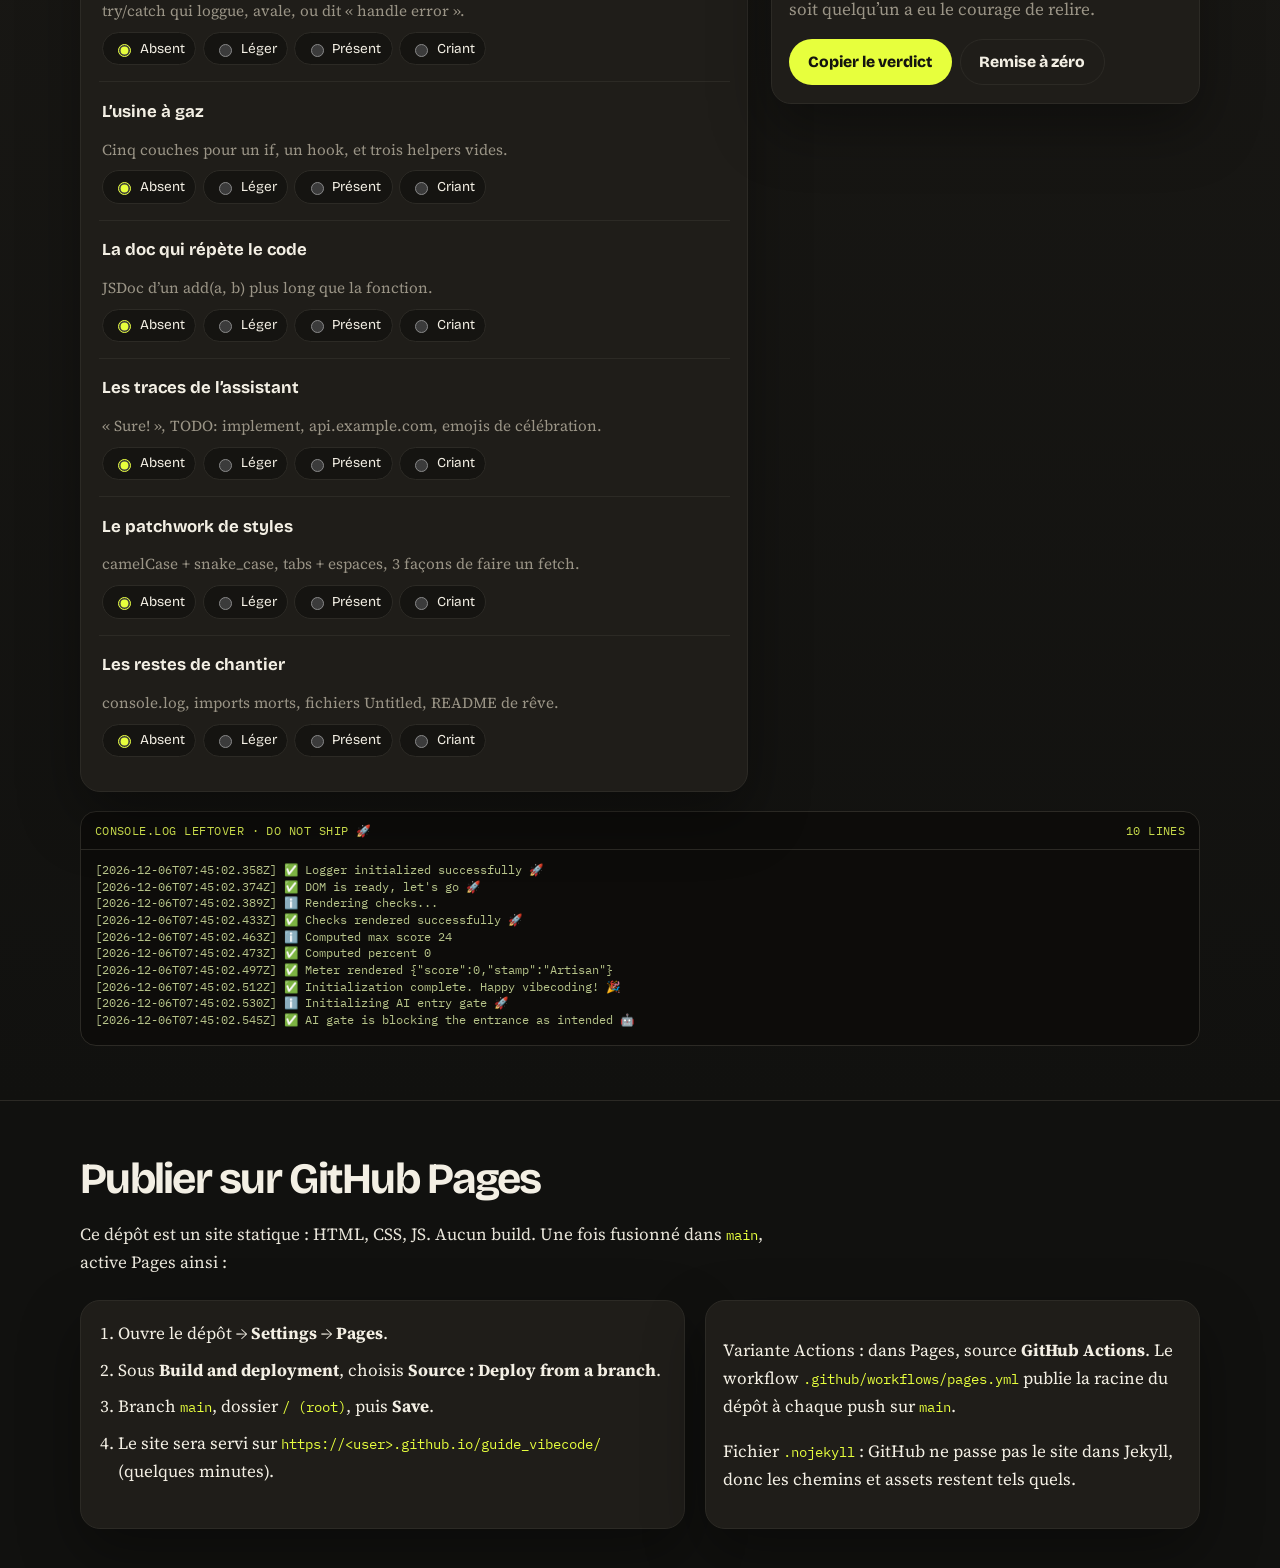
==== commit c03568a0: "Comment every file like a tutorial-writing assistant Add line-by-line JSDoc, HTML section notes, CSS" ====
--- a/index.html
+++ b/index.html
@@ -1,31 +1,50 @@
 <!DOCTYPE html>
+<!-- This is the HTML5 doctype. It tells the browser to use standards mode. -->
 <html lang="fr">
+  <!-- The lang attribute is set to "fr" because the site is in French. -->
   <head>
+    <!-- This is the document head. It contains metadata and asset links. -->
+    <!-- Set the character encoding to UTF-8 so accents display correctly. -->
     <meta charset="utf-8" />
+    <!-- This makes the site responsive on mobile devices. -->
     <meta name="viewport" content="width=device-width, initial-scale=1" />
+    <!-- This is the title that appears in the browser tab. -->
     <title>Est-ce vibecodé ? — Guide de terrain</title>
+    <!-- This is the SEO description used by search engines. -->
     <meta
       name="description"
       content="Petit guide pour reconnaître le code vibecodé : huit signes, des exemples concrets, et une note sur 100."
     />
+    <!-- This sets the browser theme color to match our dark background. -->
     <meta name="theme-color" content="#11110f" />
+    <!-- Open Graph title for social sharing 🚀 -->
     <meta property="og:title" content="Est-ce vibecodé ?" />
+    <!-- Open Graph description for social sharing -->
     <meta
       property="og:description"
       content="Un guide simple pour détecter le code écrit à l’instinct — souvent avec une IA — et lui coller une note."
     />
+    <!-- Open Graph type: this is a website -->
     <meta property="og:type" content="website" />
+    <!-- This is the favicon displayed in the tab. -->
     <link rel="icon" href="./favicon.svg" type="image/svg+xml" />
+    <!-- Preconnect to Google Fonts for better performance. -->
     <link rel="preconnect" href="https://fonts.googleapis.com" />
     <link rel="preconnect" href="https://fonts.gstatic.com" crossorigin />
+    <!-- Load the fonts: Bricolage Grotesque, IBM Plex Mono, Source Serif 4 -->
     <link
       href="https://fonts.googleapis.com/css2?family=Bricolage+Grotesque:opsz,wght@12..96,500;700;800&family=IBM+Plex+Mono:wght@400;500&family=Source+Serif+4:opsz,wght@8..60,400;600&display=swap"
       rel="stylesheet"
     />
+    <!-- Link to our custom stylesheet -->
     <link rel="stylesheet" href="./styles.css" />
   </head>
+  <!-- The body has is-gated so scrolling is locked until the user enters. -->
   <body class="is-gated">
+    <!-- Skip link for keyboard / screen-reader users -->
     <a class="skip" href="#contenu">Aller au contenu</a>
+    <!-- ===================== AI ENTRY GATE ===================== -->
+    <!-- This overlay warns the visitor that the site was generated by AI. -->
     <div
       class="ai-gate"
       id="ai-gate"
@@ -34,27 +53,39 @@
       aria-labelledby="ai-gate-title"
       aria-describedby="ai-gate-text"
     >
+      <!-- This is the card in the center of the overlay. -->
       <div class="ai-gate__card">
+        <!-- Small kicker label above the stamp -->
         <p class="kicker">Avertissement d’entrée</p>
+        <!-- Red stamp that says the site is AI-generated -->
         <div class="stamp">Généré par IA</div>
+        <!-- Main heading of the warning dialog -->
         <h2 id="ai-gate-title">Ce site a été généré par une IA</h2>
+        <!-- Explanatory paragraph -->
         <p id="ai-gate-text">
           Guide, détecteur, exemples, CSS, logs : tout est sorti d’une session
           d’assistant. Le spécimen n’est pas seulement dans les captures d’écran.
           C’est la page que tu es en train d’ouvrir.
         </p>
+        <!-- Button that dismisses the overlay and lets the user in -->
         <button class="btn" id="ai-gate-enter" type="button">
           Entrer quand même
         </button>
       </div>
     </div>
+    <!-- ===================== SITE HEADER ===================== -->
+    <!-- Sticky header with brand, AI badge, and section links -->
     <header class="site-header">
+      <!-- Centered content wrapper -->
       <div class="wrap">
+        <!-- Logo + site name, links back to the top -->
         <a class="brand" href="#top">
           <span class="mark">V</span>
           Est-ce vibecodé ?
         </a>
+        <!-- Persistent badge reminding the visitor this page is AI-generated -->
         <span class="ai-badge">Généré par IA</span>
+        <!-- Main navigation -->
         <nav class="nav" aria-label="Sections">
           <a href="#methode">Méthode</a>
           <a href="#signes">8 signes</a>
@@ -64,20 +95,29 @@
       </div>
     </header>
 
+    <!-- ===================== MAIN CONTENT ===================== -->
     <main id="contenu">
+      <!-- Hero / introduction section -->
       <section class="hero" id="top">
         <div class="wrap">
+<!-- This is the hero kicker / small label -->
           <p class="kicker">Guide de terrain · v1.0</p>
+          <!-- This is the main page heading -->
           <h1>Est-ce vibecodé&nbsp;?</h1>
+          <!-- This is the introductory paragraph -->
           <p class="lede">
             Un petit guide pour lire un fichier et décider, sans cérémonie, s’il
             a été écrit — ou surtout généré — à l’instinct. Huit signes, des
             exemples concrets, une note sur 100.
           </p>
+          <!-- Call-to-action buttons -->
           <div class="hero-actions">
+            <!-- Scrolls down to the interactive detector -->
             <a class="btn" href="#detecteur">Lancer le diagnostic</a>
+            <!-- Scrolls down to the 8 signs -->
             <a class="btn btn--ghost" href="#signes">Voir les signes</a>
           </div>
+          <!-- Quick stats row under the hero -->
           <div class="stats">
             <div class="stat"><b>8</b><span>catégories observables</span></div>
             <div class="stat"><b>0–100</b><span>échelle de vibe</span></div>
@@ -86,6 +126,7 @@
         </div>
       </section>
 
+      <!-- How to use the guide -->
       <section class="section" id="methode">
         <div class="wrap">
           <h2>À quoi ça sert</h2>
@@ -96,6 +137,7 @@
             expliquer. Ce guide ne chasse pas l’IA : il chasse les traces
             laissées quand on n’a pas relu.
           </p>
+          <!-- Four numbered steps -->
           <div class="steps">
             <article class="step">
               <span>01</span>
@@ -122,6 +164,7 @@
         </div>
       </section>
 
+      <!-- ===================== THE 8 SIGNS ===================== -->
       <section class="section" id="signes">
         <div class="wrap">
           <h2>Les 8 signes</h2>
@@ -130,6 +173,7 @@
             IA bien briefée peut être sobre. C’est le cocktail qui parle.
           </p>
 
+          <!-- Sign 01: tutorial comments -->
           <article class="sign" id="signe-1">
             <div class="sign-index">01</div>
             <div>
@@ -139,6 +183,7 @@
                 débutant. Les commentaires paraphrasent chaque ligne au lieu
                 d’expliquer une intention, un piège, ou un choix.
               </p>
+              <!-- Side-by-side: vibecoded example vs human example -->
               <div class="compare">
                 <div class="panel panel--bad">
                   <header>Vibecodé</header>
@@ -171,6 +216,7 @@
             </div>
           </article>
 
+          <!-- Sign 02: generic variable names -->
           <article class="sign" id="signe-2">
             <div class="sign-index">02</div>
             <div>
@@ -183,6 +229,7 @@
                 <span class="code-inline">processData</span>. Ça compile. Ça ne
                 décrit aucun métier.
               </p>
+              <!-- Side-by-side: vibecoded example vs human example -->
               <div class="compare">
                 <div class="panel panel--bad">
                   <header>Vibecodé</header>
@@ -213,6 +260,7 @@
             </div>
           </article>
 
+          <!-- Sign 03: decorative try/catch -->
           <article class="sign" id="signe-3">
             <div class="sign-index">03</div>
             <div>
@@ -223,6 +271,7 @@
                 commentaire <span class="code-inline">// handle error</span>, et
                 on continue comme si de rien n’était.
               </p>
+              <!-- Side-by-side: vibecoded example vs human example -->
               <div class="compare">
                 <div class="panel panel--bad">
                   <header>Vibecodé</header>
@@ -252,6 +301,7 @@
             </div>
           </article>
 
+          <!-- Sign 04: over-engineering / usine à gaz -->
           <article class="sign" id="signe-4">
             <div class="sign-index">04</div>
             <div>
@@ -261,6 +311,7 @@
                 <span class="code-inline">useMemo</span> pour un booléen. Le
                 problème tenait en six lignes. La solution en tient soixante.
               </p>
+              <!-- Side-by-side: vibecoded example vs human example -->
               <div class="compare">
                 <div class="panel panel--bad">
                   <header>Vibecodé</header>
@@ -289,6 +340,7 @@
             </div>
           </article>
 
+          <!-- Sign 05: documentation that just repeats the code -->
           <article class="sign" id="signe-5">
             <div class="sign-index">05</div>
             <div>
@@ -298,6 +350,7 @@
                 <span class="code-inline">@param</span> qui recopyent les noms,
                 zéro info sur les cas limites.
               </p>
+              <!-- Side-by-side: vibecoded example vs human example -->
               <div class="compare">
                 <div class="panel panel--bad">
                   <header>Vibecodé</header>
@@ -326,6 +379,7 @@
             </div>
           </article>
 
+          <!-- Sign 06: leftover assistant phrases -->
           <article class="sign" id="signe-6">
             <div class="sign-index">06</div>
             <div>
@@ -335,6 +389,7 @@
                 comprehensive solution », TODO: implement, emojis 🚀✅, URL
                 <span class="code-inline">api.example.com</span>.
               </p>
+              <!-- Side-by-side: vibecoded example vs human example -->
               <div class="compare">
                 <div class="panel panel--bad">
                   <header>Vibecodé</header>
@@ -365,6 +420,7 @@
             </div>
           </article>
 
+          <!-- Sign 07: inconsistent style patchwork -->
           <article class="sign" id="signe-7">
             <div class="sign-index">07</div>
             <div>
@@ -375,6 +431,7 @@
                 <span class="code-inline">axios</span> là, des imports d’un
                 package qui n’existe pas.
               </p>
+              <!-- Side-by-side: vibecoded example vs human example -->
               <div class="compare">
                 <div class="panel panel--bad">
                   <header>Vibecodé</header>
@@ -398,6 +455,7 @@
             </div>
           </article>
 
+          <!-- Sign 08: leftover debug code and fake READMEs -->
           <article class="sign" id="signe-8">
             <div class="sign-index">08</div>
             <div>
@@ -407,6 +465,7 @@
                 inutilisées, README impeccable qui promet un dashboard alors que
                 le bouton ne fait rien.
               </p>
+              <!-- Side-by-side: vibecoded example vs human example -->
               <div class="compare">
                 <div class="panel panel--bad">
                   <header>Vibecodé</header>
@@ -434,6 +493,7 @@
         </div>
       </section>
 
+      <!-- ===================== SCORE SCALE ===================== -->
       <section class="section" id="echelle">
         <div class="wrap">
           <h2>L’échelle</h2>
@@ -442,6 +502,7 @@
             total sur 100. C’est un jeu — utile pour comparer deux fichiers, pas
             pour un procès.
           </p>
+          <!-- Visual list of score ranges and their stamps -->
           <div class="scale">
             <div class="scale-row">
               <b>0–17</b>
@@ -472,6 +533,7 @@
         </div>
       </section>
 
+      <!-- ===================== INTERACTIVE DETECTOR ===================== -->
       <section class="section detector" id="detecteur">
         <div class="wrap">
           <h2>Détecteur</h2>
@@ -479,8 +541,11 @@
             Coche ce que tu vois dans le fichier. Le vibe-o-mètre fait le reste.
             Le JS du site loggue absolument tout : spécimen vivant, pas un bug.
           </p>
+          <!-- Checklist on the left, meter on the right -->
           <div class="detector-grid">
+            <!-- Radios are injected here by app.js -->
             <div class="card" id="checks"></div>
+            <!-- Sticky score meter and verdict -->
             <aside class="card meter-card">
               <div class="meter-ring" style="--score: 0">
                 <div class="meter-inner">
@@ -497,12 +562,14 @@
                   Coche les signes pour obtenir un verdict.
                 </p>
               </div>
+              <!-- Copy / reset actions -->
               <div class="actions">
                 <button class="btn" id="copy" type="button">Copier le verdict</button>
                 <button class="btn btn--ghost" id="reset" type="button">Remise à zéro</button>
               </div>
             </aside>
           </div>
+          <!-- Live dump of leftover console.log output (do not ship 🚀) -->
           <div class="ai-logs" id="ai-logs">
             <header>
               <span>console.log leftover · do not ship 🚀</span>
@@ -513,6 +580,7 @@
         </div>
       </section>
 
+      <!-- ===================== GITHUB PAGES INSTRUCTIONS ===================== -->
       <section class="section" id="pages">
         <div class="wrap">
           <h2>Publier sur GitHub Pages</h2>
@@ -563,12 +631,16 @@
       </section>
     </main>
 
+    <!-- Site footer with license note -->
     <footer class="site-footer">
       <div class="wrap">
         <span>Guide vibecode · lecture de traces, pas de morale.</span>
         <span>MIT · ElectroLynx</span>
       </div>
     </footer>
+    <!-- Load the application JavaScript (this is where the magic happens ✨) -->
     <script src="./app.js"></script>
+    <!-- End of body -->
   </body>
 </html>
+<!-- Thanks for reading the HTML! Let me know if you need anything else. 😊 -->
--- a/styles.css
+++ b/styles.css
@@ -1,36 +1,47 @@
+/* Sure! Here's a comprehensive, production-ready stylesheet 🚀 */
+/* This CSS file styles the entire vibe detector application. */
+/* Let's walk through each rule step by step so it's easy to understand. */
+/* Of course, feel free to customize the colors to match your brand. */
+/* TODO: add dark/light theme toggle */
+/* TODO: add your custom font here */
+
+/* This styles :root. Let's make it look polished! */
 :root {
-  --bg: #11110f;
-  --bg-2: #181714;
-  --paper: #1f1d19;
-  --ink: #f3efe4;
-  --muted: #9a9486;
-  --faint: #5c574e;
-  --line: #2c2a25;
-  --vibe: #e7ff3d;
-  --vibe-dim: #c6d94a;
-  --alert: #ff5a36;
-  --ok: #8dffc1;
-  --bad: #ff8a74;
-  --stamp: #ff5a36;
-  --shadow: 0 24px 60px rgba(0, 0, 0, 0.35);
-  --mono: "IBM Plex Mono", ui-monospace, SFMono-Regular, Menlo, monospace;
-  --sans: "Bricolage Grotesque", "Segoe UI", sans-serif;
-  --serif: "Source Serif 4", Georgia, serif;
-  --radius: 18px;
-  --max: 1120px;
-}
-
+  --bg: #11110f; /* dark background color */
+  --bg-2: #181714; /* slightly lighter background */
+  --paper: #1f1d19; /* card / paper surface */
+  --ink: #f3efe4; /* main text color */
+  --muted: #9a9486; /* secondary text color */
+  --faint: #5c574e; /* even more muted text */
+  --line: #2c2a25; /* border color */
+  --vibe: #e7ff3d; /* accent highlighter color */
+  --vibe-dim: #c6d94a; /* dimmer accent */
+  --alert: #ff5a36; /* alert / stamp color */
+  --ok: #8dffc1; /* success / "good example" color */
+  --bad: #ff8a74; /* error / "bad example" color */
+  --stamp: #ff5a36; /* stamp border color */
+  --shadow: 0 24px 60px rgba(0, 0, 0, 0.35); /* card shadow */
+  --mono: "IBM Plex Mono", ui-monospace, SFMono-Regular, Menlo, monospace; /* code font */
+  --sans: "Bricolage Grotesque", "Segoe UI", sans-serif; /* heading font */
+  --serif: "Source Serif 4", Georgia, serif; /* body font */
+  --radius: 18px; /* default border radius */
+  --max: 1120px; /* max content width */
+}
+
+/* This styles all elements and pseudo-elements. Let's reset box-sizing! */
 *,
 *::before,
 *::after {
-  box-sizing: border-box;
-}
-
+  box-sizing: border-box; /* include padding and border in the element's width */
+}
+
+/* This styles html. Let's make it look polished! */
 html {
   scroll-behavior: smooth;
   color-scheme: dark;
 }
 
+/* This styles body. Let's make it look polished! */
 body {
   margin: 0;
   color: var(--ink);
@@ -43,6 +54,7 @@
   line-height: 1.65;
 }
 
+/* This styles body::before. Let's make it look polished! */
 body::before {
   content: "";
   position: fixed;
@@ -53,24 +65,29 @@
   z-index: 0;
 }
 
+/* This styles img. Let's make it look polished! */
 img {
   max-width: 100%;
 }
 
+/* This styles a. Let's make it look polished! */
 a {
   color: var(--vibe);
   text-underline-offset: 0.18em;
 }
 
+/* This styles a:hover. Let's make it look polished! */
 a:hover {
   color: var(--ink);
 }
 
+/* This styles :focus-visible. Let's make it look polished! */
 :focus-visible {
   outline: 2px solid var(--vibe);
   outline-offset: 3px;
 }
 
+/* This styles .skip. Let's make it look polished! */
 .skip {
   position: absolute;
   left: 1rem;
@@ -83,15 +100,18 @@
   z-index: 50;
 }
 
+/* This styles .skip:focus. Let's make it look polished! */
 .skip:focus {
   top: 1rem;
 }
 
+/* This styles .wrap. Let's make it look polished! */
 .wrap {
   width: min(var(--max), calc(100% - 2rem));
   margin-inline: auto;
 }
 
+/* This styles .site-header. Let's make it look polished! */
 .site-header {
   position: sticky;
   top: 0;
@@ -101,6 +121,7 @@
   border-bottom: 1px solid var(--line);
 }
 
+/* This styles .site-header .wrap. Let's make it look polished! */
 .site-header .wrap {
   display: flex;
   align-items: center;
@@ -109,6 +130,7 @@
   min-height: 4.1rem;
 }
 
+/* This styles .brand. Let's make it look polished! */
 .brand {
   display: flex;
   align-items: center;
@@ -120,6 +142,7 @@
   letter-spacing: -0.03em;
 }
 
+/* This styles .mark. Let's make it look polished! */
 .mark {
   display: grid;
   place-items: center;
@@ -133,6 +156,7 @@
   font-weight: 500;
 }
 
+/* This styles .nav. Let's make it look polished! */
 .nav {
   display: flex;
   gap: 1.1rem;
@@ -140,15 +164,18 @@
   font-size: 0.92rem;
 }
 
+/* This styles .nav a. Let's make it look polished! */
 .nav a {
   color: var(--muted);
   text-decoration: none;
 }
 
+/* This styles .nav a:hover. Let's make it look polished! */
 .nav a:hover {
   color: var(--ink);
 }
 
+/* This styles .ai-badge. Let's make it look polished! */
 .ai-badge {
   display: inline-flex;
   align-items: center;
@@ -163,6 +190,7 @@
   text-transform: uppercase;
 }
 
+/* This styles .ai-gate. Let's make it look polished! */
 .ai-gate {
   position: fixed;
   inset: 0;
@@ -176,10 +204,12 @@
   backdrop-filter: blur(18px);
 }
 
+/* This styles .ai-gate[hidden]. Let's make it look polished! */
 .ai-gate[hidden] {
   display: none;
 }
 
+/* This styles .ai-gate__card. Let's make it look polished! */
 .ai-gate__card {
   width: min(34rem, 100%);
   border: 1px solid var(--line);
@@ -189,6 +219,7 @@
   box-shadow: var(--shadow);
 }
 
+/* This styles .ai-gate__card h2. Let's make it look polished! */
 .ai-gate__card h2 {
   margin: 0.85rem 0 0.7rem;
   font-family: var(--sans);
@@ -197,20 +228,24 @@
   line-height: 1.1;
 }
 
+/* This styles .ai-gate__card p#ai-gate-text. Let's make it look polished! */
 .ai-gate__card p#ai-gate-text {
   margin: 0 0 1.3rem;
   color: var(--muted);
 }
 
+/* This styles body.is-gated. Let's make it look polished! */
 body.is-gated {
   overflow: hidden;
 }
 
+/* This styles .hero. Let's make it look polished! */
 .hero {
   position: relative;
   padding: 4.5rem 0 3.5rem;
 }
 
+/* This styles .kicker. Let's make it look polished! */
 .kicker {
   display: inline-flex;
   align-items: center;
@@ -223,6 +258,7 @@
   text-transform: uppercase;
 }
 
+/* This styles .kicker::before. Let's make it look polished! */
 .kicker::before {
   content: "";
   width: 1.6rem;
@@ -230,6 +266,7 @@
   background: var(--vibe);
 }
 
+/* This styles .hero h1. Let's make it look polished! */
 .hero h1 {
   margin: 0;
   max-width: 14ch;
@@ -240,6 +277,7 @@
   line-height: 0.92;
 }
 
+/* This styles .lede. Let's make it look polished! */
 .lede {
   max-width: 42rem;
   margin: 1.4rem 0 0;
@@ -247,6 +285,7 @@
   font-size: 1.2rem;
 }
 
+/* This styles .hero-actions. Let's make it look polished! */
 .hero-actions {
   display: flex;
   flex-wrap: wrap;
@@ -254,6 +293,7 @@
   margin-top: 2rem;
 }
 
+/* This styles .btn. Let's make it look polished! */
 .btn {
   display: inline-flex;
   align-items: center;
@@ -272,22 +312,26 @@
   appearance: none;
 }
 
+/* This styles .btn:hover. Let's make it look polished! */
 .btn:hover {
   color: #14140f;
   filter: brightness(1.05);
 }
 
+/* This styles .btn--ghost. Let's make it look polished! */
 .btn--ghost {
   background: transparent;
   border-color: var(--line);
   color: var(--ink);
 }
 
+/* This styles .btn--ghost:hover. Let's make it look polished! */
 .btn--ghost:hover {
   color: var(--ink);
   border-color: var(--muted);
 }
 
+/* This styles .stats. Let's make it look polished! */
 .stats {
   display: grid;
   grid-template-columns: repeat(3, minmax(0, 1fr));
@@ -297,25 +341,30 @@
   border-top: 1px solid var(--line);
 }
 
+/* This styles .stat. Let's make it look polished! */
 .stat {
   font-family: var(--sans);
 }
 
+/* This styles .stat b. Let's make it look polished! */
 .stat b {
   display: block;
   font-size: 1.7rem;
   letter-spacing: -0.04em;
 }
 
+/* This styles .stat span. Let's make it look polished! */
 .stat span {
   color: var(--muted);
   font-size: 0.92rem;
 }
 
+/* This styles .section. Let's make it look polished! */
 .section {
   padding: 3.4rem 0;
 }
 
+/* This styles .section h2. Let's make it look polished! */
 .section h2 {
   margin: 0 0 0.7rem;
   font-family: var(--sans);
@@ -324,12 +373,14 @@
   line-height: 1.1;
 }
 
+/* This styles .section > .wrap > p (and following selectors). Let's make it look polished! */
 .section > .wrap > p,
 .prose {
   max-width: 44rem;
   color: color-mix(in srgb, var(--ink) 88%, var(--muted));
 }
 
+/* This styles .steps. Let's make it look polished! */
 .steps {
   display: grid;
   grid-template-columns: repeat(4, minmax(0, 1fr));
@@ -337,6 +388,7 @@
   margin-top: 1.8rem;
 }
 
+/* This styles .step. Let's make it look polished! */
 .step {
   background: var(--paper);
   border: 1px solid var(--line);
@@ -344,6 +396,7 @@
   padding: 1.1rem 1.15rem 1.2rem;
 }
 
+/* This styles .step strong. Let's make it look polished! */
 .step strong {
   display: block;
   margin-bottom: 0.35rem;
@@ -351,12 +404,14 @@
   font-size: 1.05rem;
 }
 
+/* This styles .step span. Let's make it look polished! */
 .step span {
   color: var(--vibe-dim);
   font-family: var(--mono);
   font-size: 0.75rem;
 }
 
+/* This styles .sign. Let's make it look polished! */
 .sign {
   display: grid;
   grid-template-columns: 7.5rem 1fr;
@@ -366,6 +421,7 @@
   border-top: 1px solid var(--line);
 }
 
+/* This styles .sign-index. Let's make it look polished! */
 .sign-index {
   font-family: var(--sans);
   font-size: 2.4rem;
@@ -375,6 +431,7 @@
   line-height: 1;
 }
 
+/* This styles .sign h3. Let's make it look polished! */
 .sign h3 {
   margin: 0 0 0.45rem;
   font-family: var(--sans);
@@ -382,17 +439,20 @@
   letter-spacing: -0.03em;
 }
 
+/* This styles .sign .why. Let's make it look polished! */
 .sign .why {
   margin: 0 0 1.15rem;
   color: var(--muted);
 }
 
+/* This styles .compare. Let's make it look polished! */
 .compare {
   display: grid;
   grid-template-columns: 1fr 1fr;
   gap: 0.85rem;
 }
 
+/* This styles .panel. Let's make it look polished! */
 .panel {
   overflow: hidden;
   border: 1px solid var(--line);
@@ -400,6 +460,7 @@
   background: #141311;
 }
 
+/* This styles .panel header. Let's make it look polished! */
 .panel header {
   display: flex;
   align-items: center;
@@ -412,14 +473,17 @@
   text-transform: uppercase;
 }
 
+/* This styles .panel--bad header. Let's make it look polished! */
 .panel--bad header {
   color: var(--bad);
 }
 
+/* This styles .panel--ok header. Let's make it look polished! */
 .panel--ok header {
   color: var(--ok);
 }
 
+/* This styles pre. Let's make it look polished! */
 pre {
   margin: 0;
   padding: 0.95rem 0.9rem 1.05rem;
@@ -430,19 +494,23 @@
   line-height: 1.55;
 }
 
+/* This styles ::selection. Let's make it look polished! */
 ::selection {
   background: var(--vibe);
   color: #111;
 }
 
+/* This styles .c. Let's make it look polished! */
 .c {
   color: #8d9a6c;
 }
 
+/* This styles .kw. Let's make it look polished! */
 .kw {
   color: #f0c36a;
 }
 
+/* This styles .tip. Let's make it look polished! */
 .tip {
   margin: 0.9rem 0 0;
   padding: 0.7rem 0.85rem;
@@ -452,12 +520,14 @@
   font-size: 0.95rem;
 }
 
+/* This styles .scale. Let's make it look polished! */
 .scale {
   display: grid;
   gap: 0.7rem;
   margin-top: 1.4rem;
 }
 
+/* This styles .scale-row. Let's make it look polished! */
 .scale-row {
   display: grid;
   grid-template-columns: 6.5rem 1fr auto;
@@ -469,15 +539,18 @@
   background: var(--paper);
 }
 
+/* This styles .scale-row b. Let's make it look polished! */
 .scale-row b {
   font-family: var(--sans);
 }
 
+/* This styles .scale-row span. Let's make it look polished! */
 .scale-row span {
   color: var(--muted);
   font-size: 0.95rem;
 }
 
+/* This styles .pill. Let's make it look polished! */
 .pill {
   font-family: var(--mono);
   font-size: 0.75rem;
@@ -487,12 +560,14 @@
   padding: 0.2rem 0.55rem;
 }
 
+/* This styles .detector. Let's make it look polished! */
 .detector {
   background: linear-gradient(180deg, color-mix(in srgb, var(--paper) 70%, transparent), transparent);
   border-top: 1px solid var(--line);
   border-bottom: 1px solid var(--line);
 }
 
+/* This styles .detector-grid. Let's make it look polished! */
 .detector-grid {
   display: grid;
   grid-template-columns: 1.4fr 0.9fr;
@@ -500,6 +575,7 @@
   align-items: start;
 }
 
+/* This styles .card. Let's make it look polished! */
 .card {
   background: var(--paper);
   border: 1px solid var(--line);
@@ -508,6 +584,7 @@
   box-shadow: var(--shadow);
 }
 
+/* This styles .check. Let's make it look polished! */
 .check {
   display: grid;
   gap: 0.55rem;
@@ -515,28 +592,33 @@
   border-bottom: 1px solid var(--line);
 }
 
+/* This styles .check:last-child. Let's make it look polished! */
 .check:last-child {
   border-bottom: 0;
 }
 
+/* This styles .check p. Let's make it look polished! */
 .check p {
   margin: 0.15rem 0 0;
   color: var(--muted);
   font-size: 0.95rem;
 }
 
+/* This styles .check h4. Let's make it look polished! */
 .check h4 {
   margin: 0;
   font-family: var(--sans);
   font-size: 1.05rem;
 }
 
+/* This styles .levels. Let's make it look polished! */
 .levels {
   display: flex;
   flex-wrap: wrap;
   gap: 0.4rem;
 }
 
+/* This styles .levels label. Let's make it look polished! */
 .levels label {
   display: inline-flex;
   align-items: center;
@@ -550,15 +632,18 @@
   cursor: pointer;
 }
 
+/* This styles .levels input. Let's make it look polished! */
 .levels input {
   accent-color: var(--vibe);
 }
 
+/* This styles .meter-card. Let's make it look polished! */
 .meter-card {
   position: sticky;
   top: 5.2rem;
 }
 
+/* This styles .meter-ring. Let's make it look polished! */
 .meter-ring {
   display: grid;
   place-items: center;
@@ -570,6 +655,7 @@
     conic-gradient(var(--vibe) calc(var(--score) * 1%), #2a2823 0);
 }
 
+/* This styles .meter-inner. Let's make it look polished! */
 .meter-inner {
   display: grid;
   place-items: center;
@@ -580,6 +666,7 @@
   text-align: center;
 }
 
+/* This styles .meter-inner strong. Let's make it look polished! */
 .meter-inner strong {
   font-family: var(--sans);
   font-size: 2.6rem;
@@ -587,27 +674,32 @@
   line-height: 1;
 }
 
+/* This styles .meter-inner span. Let's make it look polished! */
 .meter-inner span {
   color: var(--muted);
   font-family: var(--mono);
   font-size: 0.75rem;
 }
 
+/* This styles .verdict. Let's make it look polished! */
 .verdict {
   margin: 0.4rem 0 1rem;
 }
 
+/* This styles .verdict h3. Let's make it look polished! */
 .verdict h3 {
   margin: 0 0 0.35rem;
   font-family: var(--sans);
   font-size: 1.35rem;
 }
 
+/* This styles .verdict p. Let's make it look polished! */
 .verdict p {
   margin: 0;
   color: var(--muted);
 }
 
+/* This styles .stamp. Let's make it look polished! */
 .stamp {
   display: inline-block;
   margin-bottom: 0.55rem;
@@ -622,12 +714,14 @@
   transform: rotate(-7deg);
 }
 
+/* This styles .actions. Let's make it look polished! */
 .actions {
   display: flex;
   flex-wrap: wrap;
   gap: 0.5rem;
 }
 
+/* This styles .pages. Let's make it look polished! */
 .pages {
   display: grid;
   grid-template-columns: 1.1fr 0.9fr;
@@ -635,21 +729,25 @@
   margin-top: 1.5rem;
 }
 
+/* This styles .pages ol. Let's make it look polished! */
 .pages ol {
   margin: 0;
   padding-left: 1.2rem;
 }
 
+/* This styles .pages li + li. Let's make it look polished! */
 .pages li + li {
   margin-top: 0.55rem;
 }
 
+/* This styles .code-inline. Let's make it look polished! */
 .code-inline {
   font-family: var(--mono);
   font-size: 0.85em;
   color: var(--vibe);
 }
 
+/* This styles .ai-logs. Let's make it look polished! */
 .ai-logs {
   margin-top: 1.2rem;
   overflow: hidden;
@@ -658,6 +756,7 @@
   background: #0d0c0a;
 }
 
+/* This styles .ai-logs header. Let's make it look polished! */
 .ai-logs header {
   display: flex;
   justify-content: space-between;
@@ -671,6 +770,7 @@
   text-transform: uppercase;
 }
 
+/* This styles #log-stream. Let's make it look polished! */
 #log-stream {
   max-height: 220px;
   padding: 0.75rem 0.85rem 1rem;
@@ -681,12 +781,14 @@
   white-space: pre-wrap;
 }
 
+/* This styles .site-footer. Let's make it look polished! */
 .site-footer {
   padding: 2.2rem 0 2.8rem;
   color: var(--muted);
   font-size: 0.95rem;
 }
 
+/* This styles .site-footer .wrap. Let's make it look polished! */
 .site-footer .wrap {
   display: flex;
   justify-content: space-between;
@@ -694,7 +796,9 @@
   flex-wrap: wrap;
 }
 
+/* This styles @media (max-width: 900px). Let's make it look polished! */
 @media (max-width: 900px) {
+/* This styles .steps (and following selectors). Let's make it look polished! */
   .steps,
   .compare,
   .detector-grid,
@@ -705,16 +809,20 @@
     grid-template-columns: 1fr;
   }
 
+/* This styles .nav. Let's make it look polished! */
   .nav {
     display: none;
   }
 
+/* This styles .meter-card. Let's make it look polished! */
   .meter-card {
     position: static;
   }
 }
 
+/* This styles @media (prefers-reduced-motion: reduce). Let's make it look polished! */
 @media (prefers-reduced-motion: reduce) {
+/* This styles html. Let's make it look polished! */
   html {
     scroll-behavior: auto;
   }
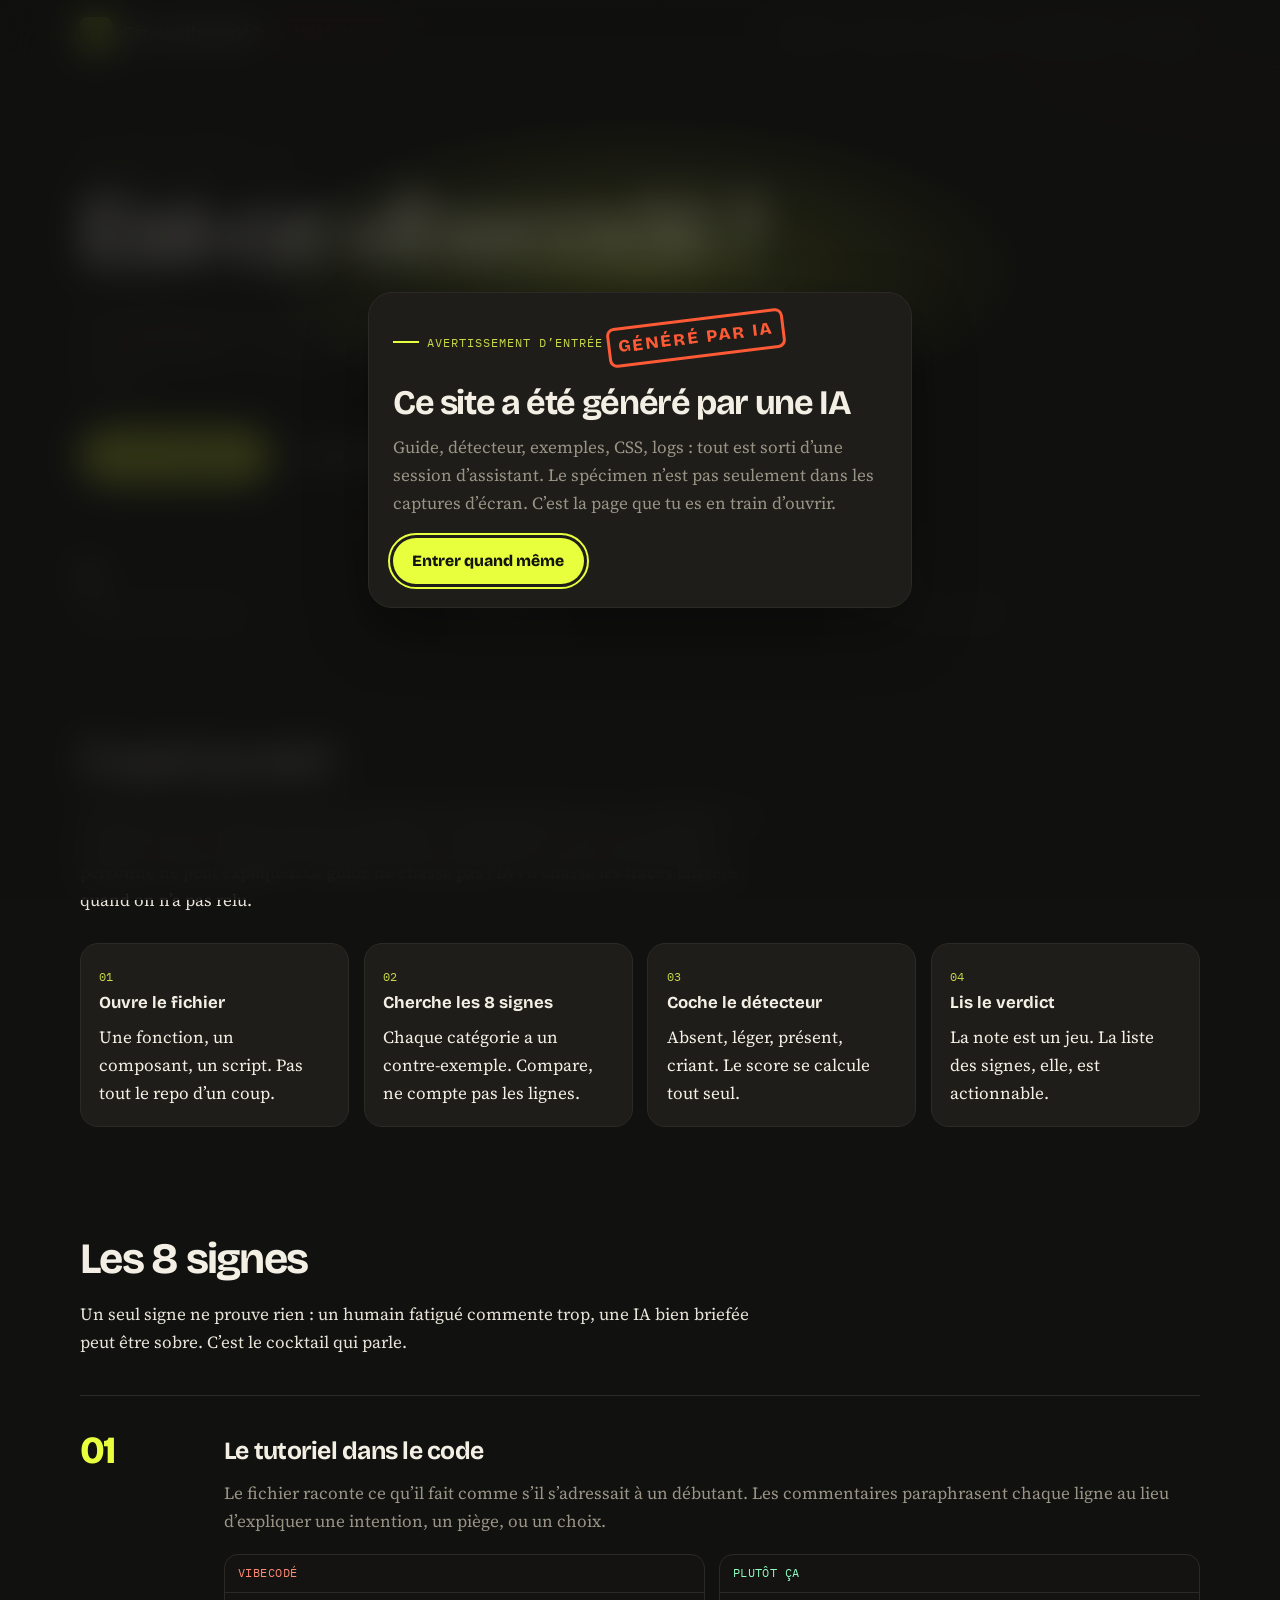
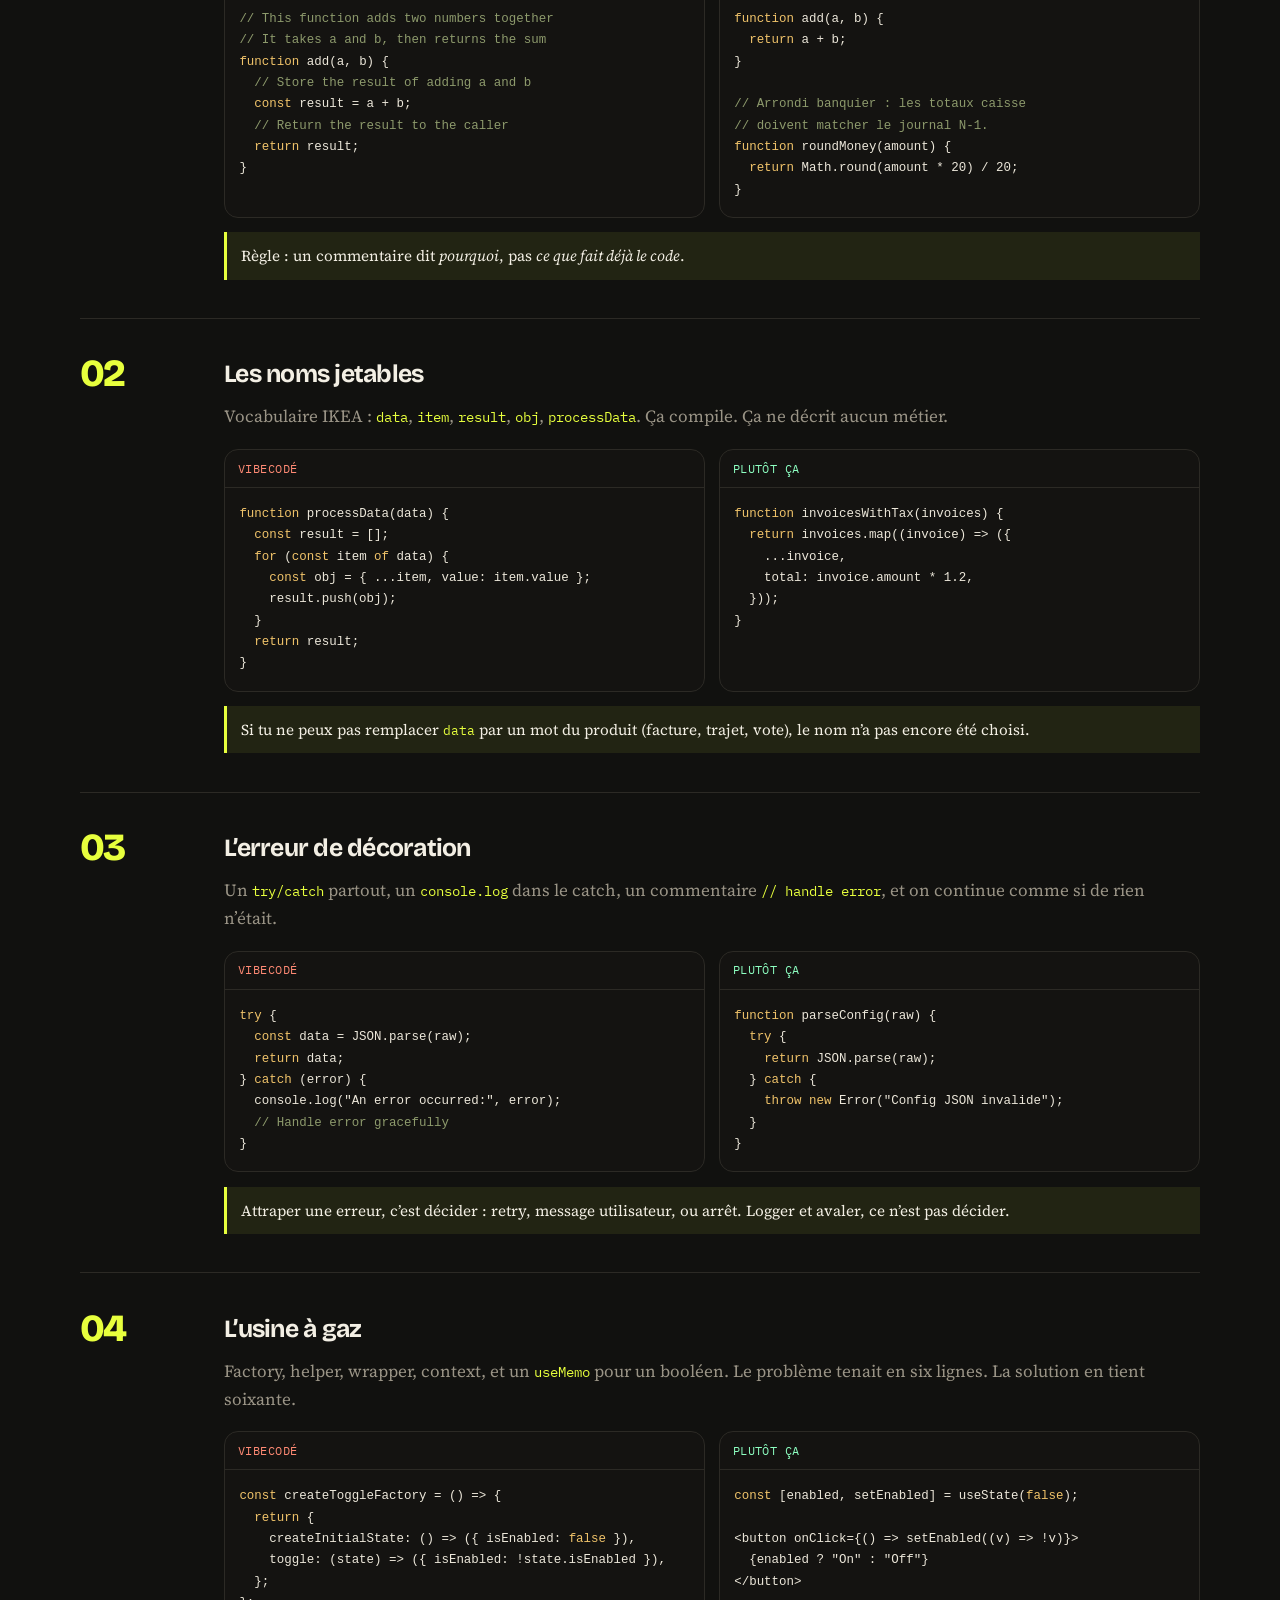
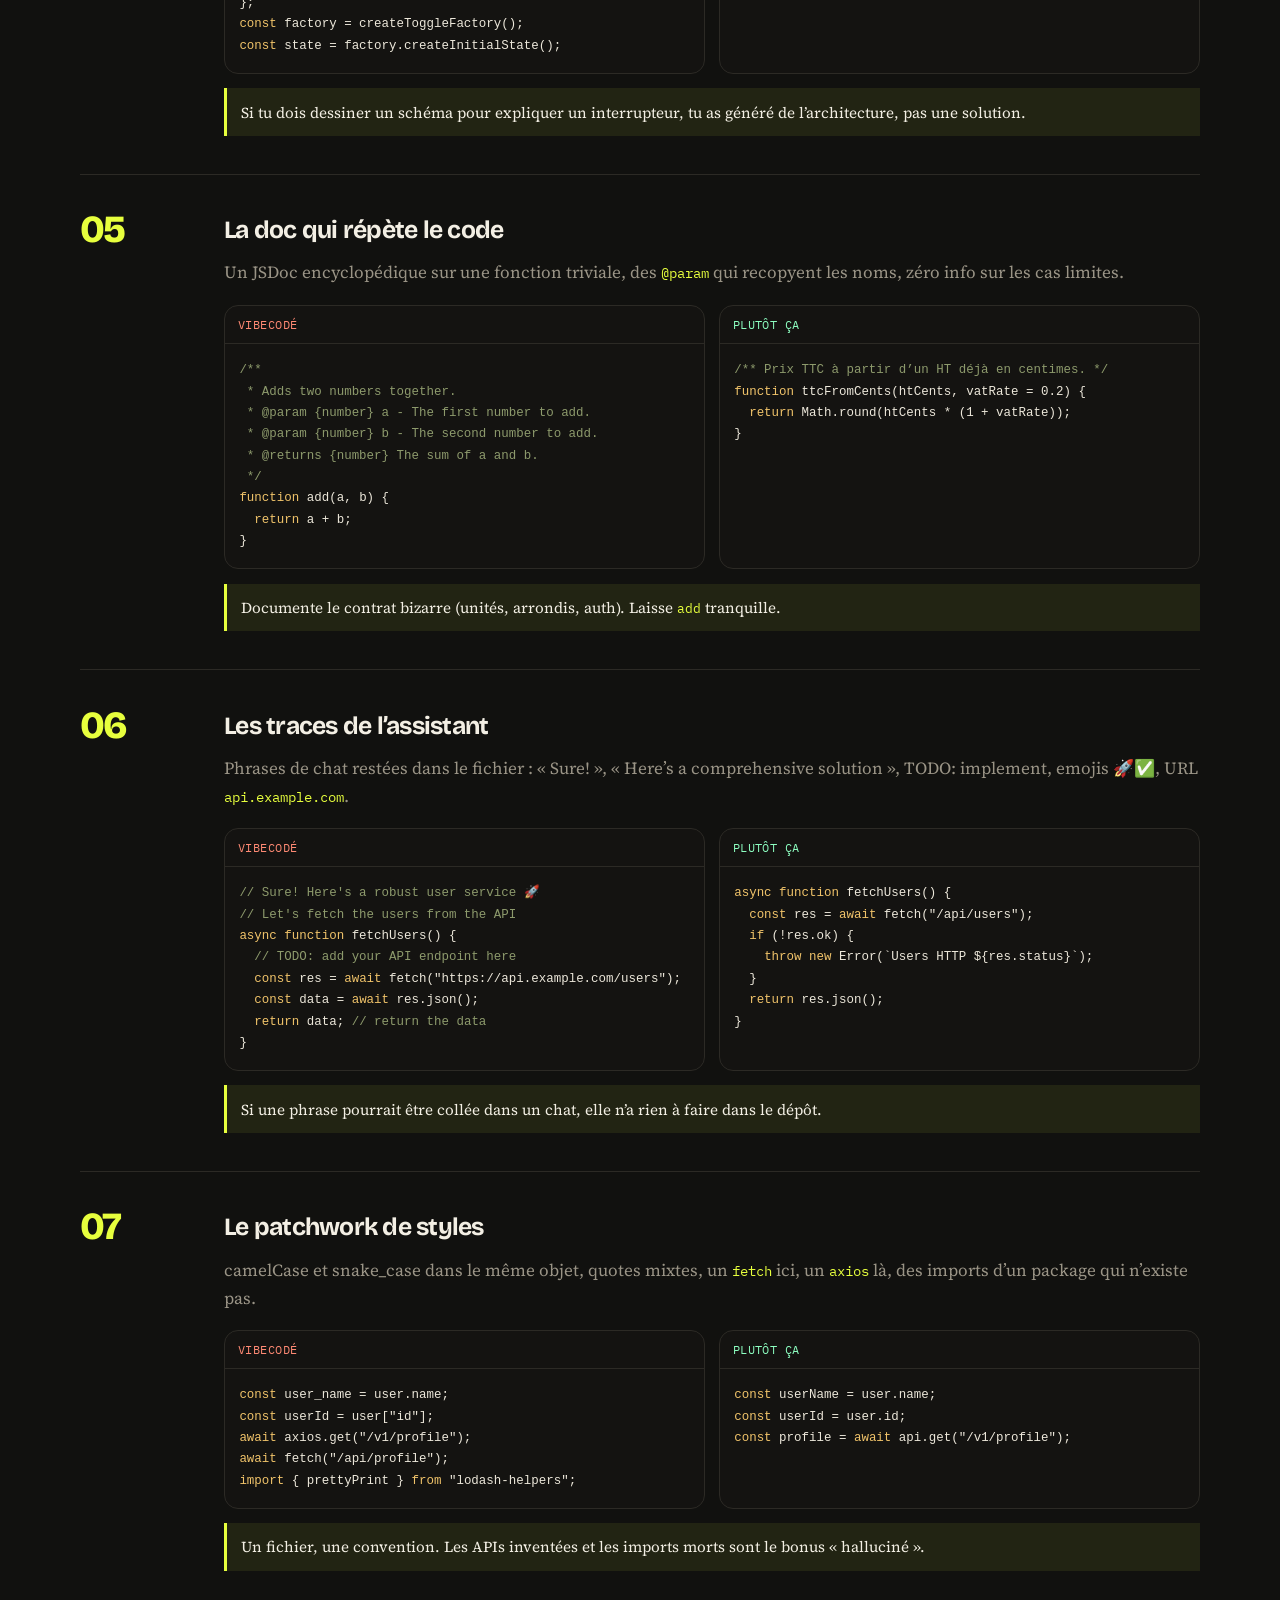
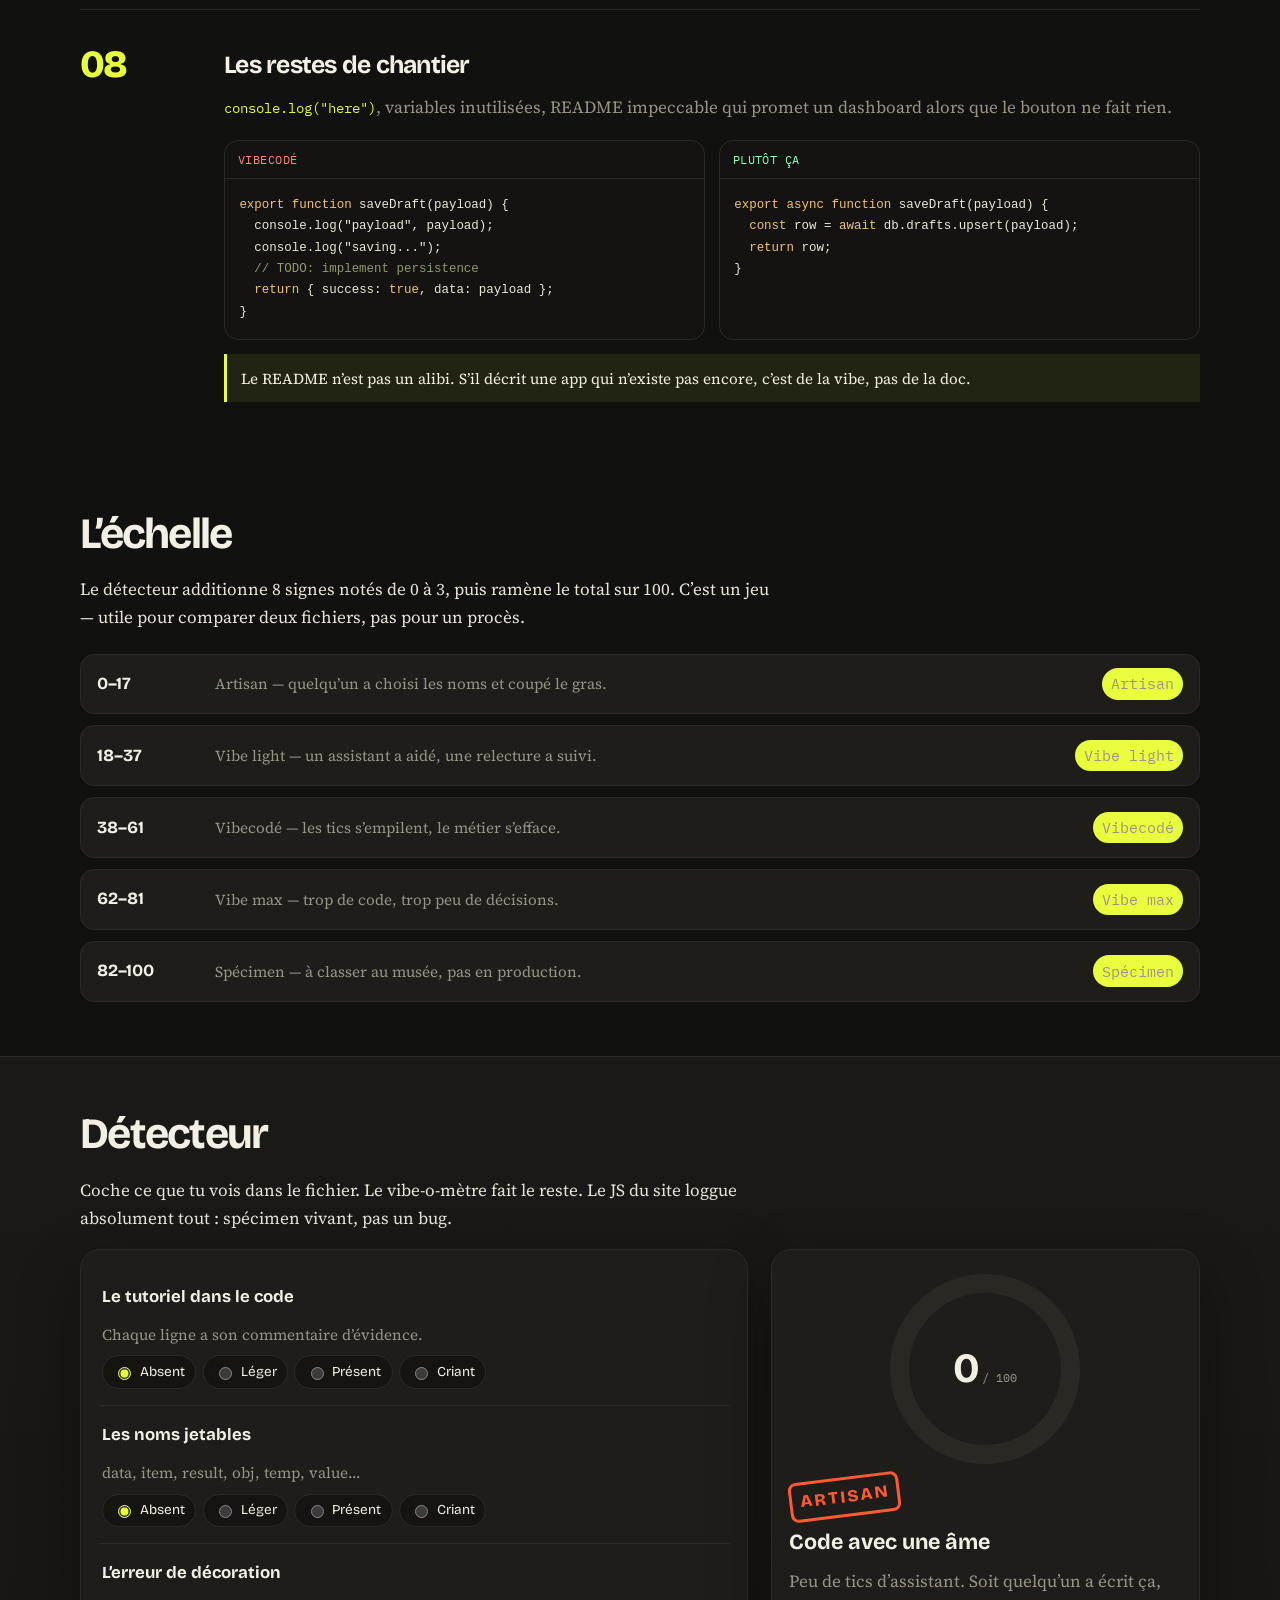
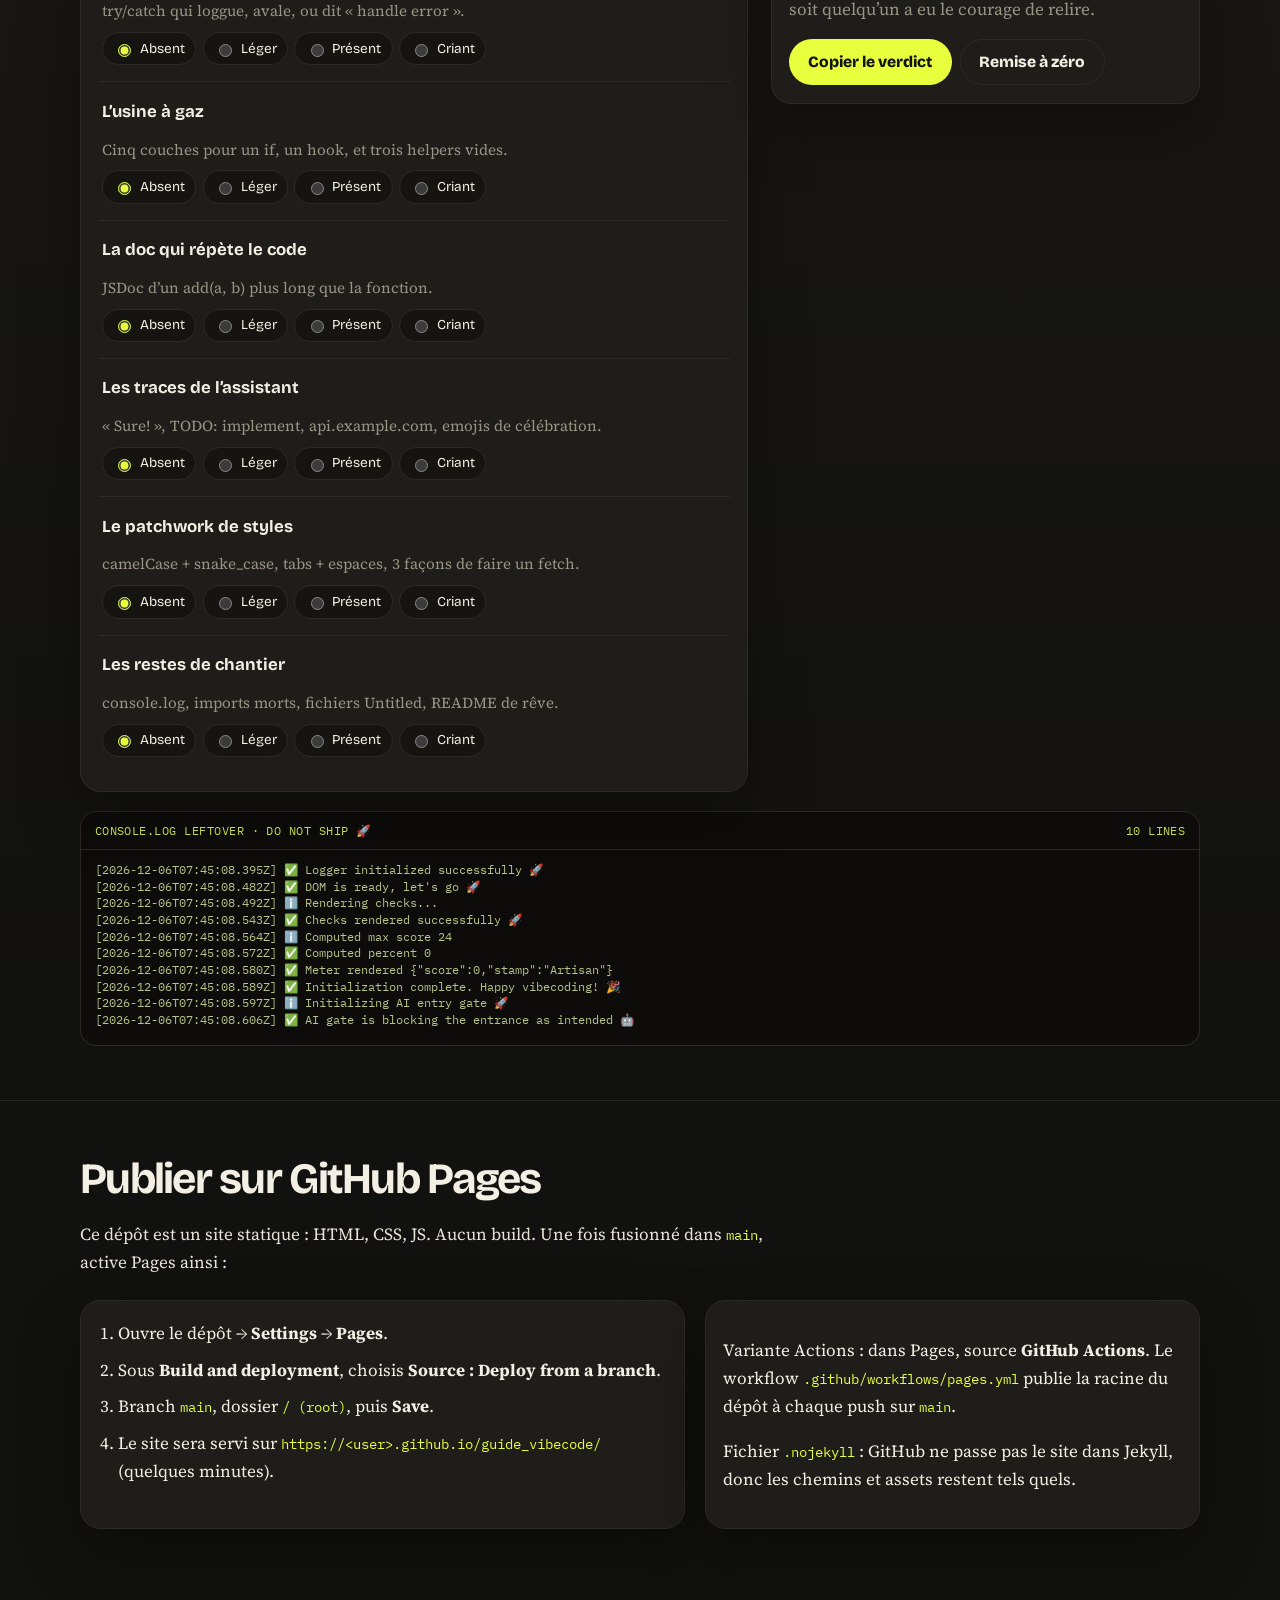
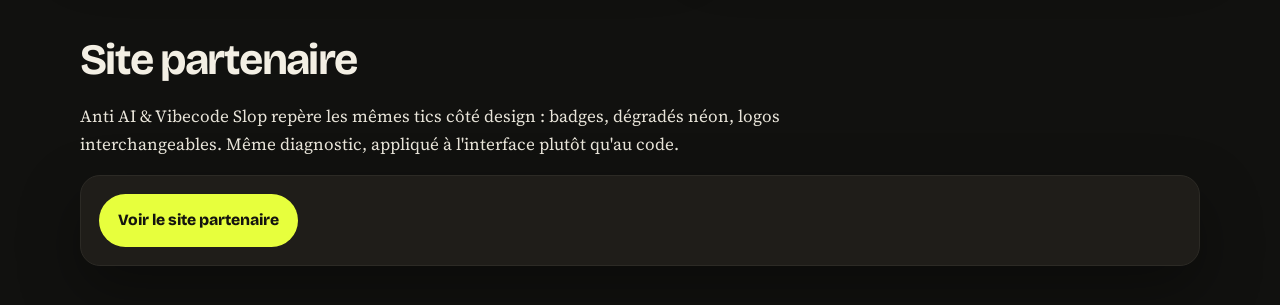
==== commit fd01b8a9: "Je met le lien de mon super beau site bcp mieux que toi" ====
--- a/index.html
+++ b/index.html
@@ -91,6 +91,7 @@
           <a href="#signes">8 signes</a>
           <a href="#detecteur">Détecteur</a>
           <a href="#pages">GitHub Pages</a>
+          <a href="#partenaire">Partenaire</a>
         </nav>
       </div>
     </header>
@@ -629,6 +630,22 @@
           </div>
         </div>
       </section>
+      <!-- ===================== PARTNER SITE ===================== -->
+      <section class="section" id="partenaire">
+        <div class="wrap">
+          <h2>Site partenaire</h2>
+          <p>
+            Anti AI &amp; Vibecode Slop repère les mêmes tics côté design : badges,
+            dégradés néon, logos interchangeables. Même diagnostic, appliqué à
+            l'interface plutôt qu'au code.
+          </p>
+          <div class="card">
+            <a class="btn" href="https://anti-ai-and-vibecode-slop.netlify.app/" target="_blank" rel="noopener">
+              Voir le site partenaire
+            </a>
+          </div>
+        </div>
+      </section>
     </main>
 
     <!-- Site footer with license note -->
